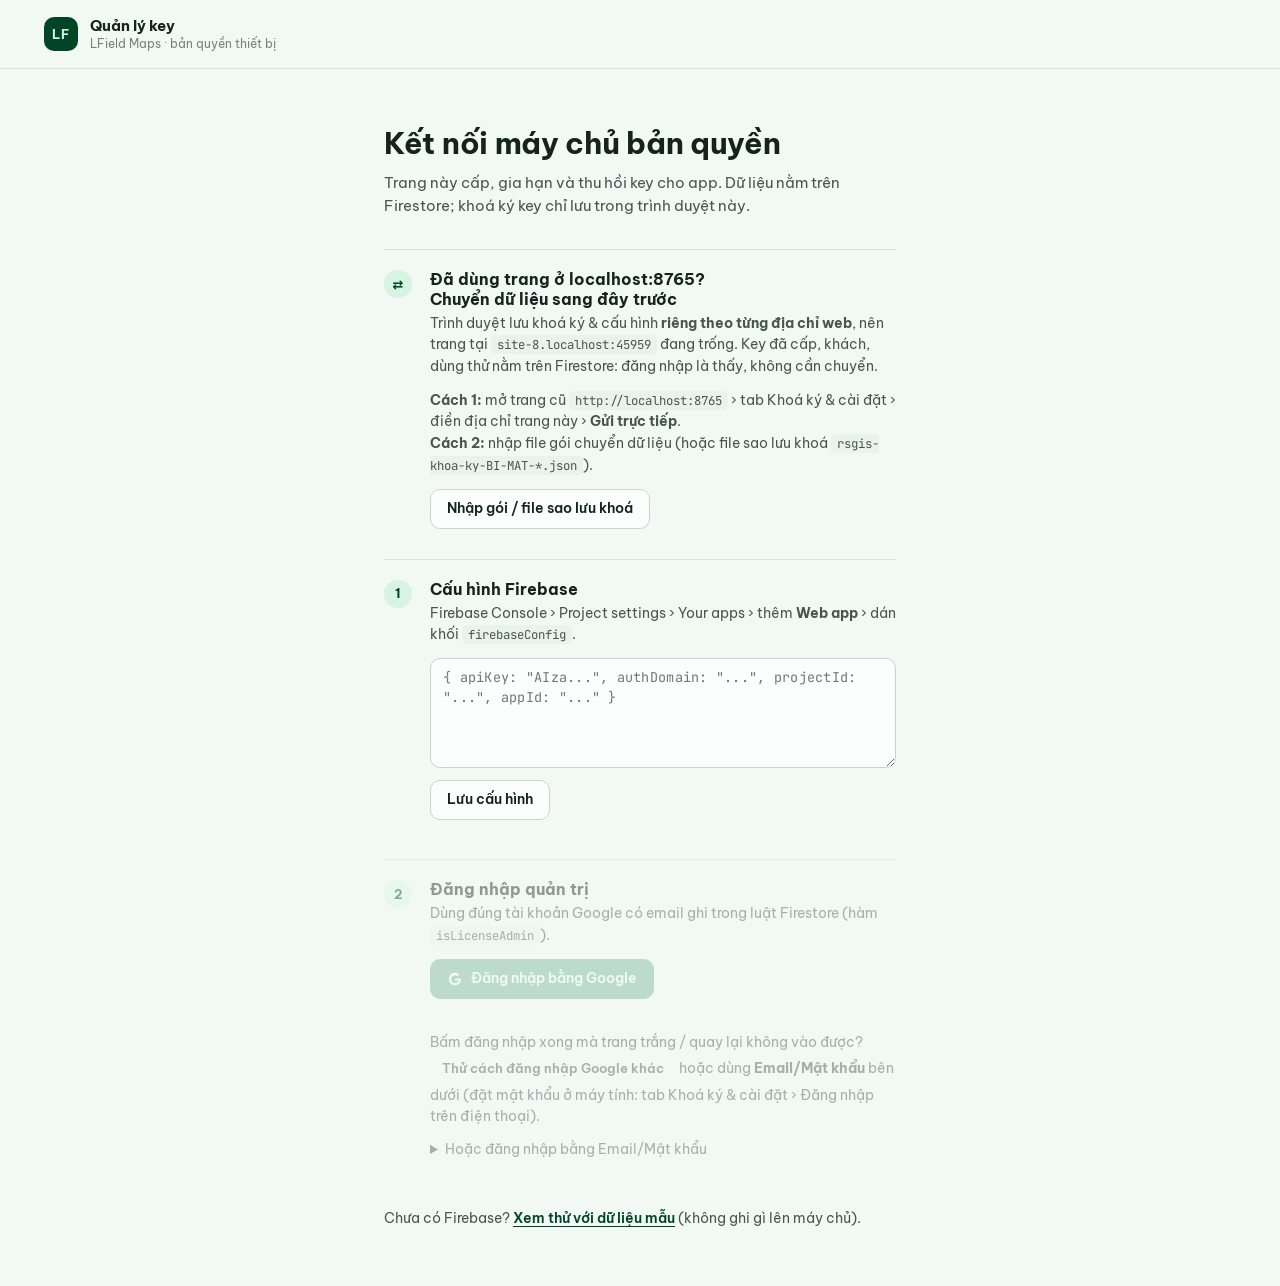
==== lfieldmapskey/index.html @ 9c978513 "Initial commit" ====
<!doctype html>
<html lang="vi">
<head>
<meta charset="utf-8">
<meta name="viewport" content="width=device-width, initial-scale=1">
<meta name="robots" content="noindex, nofollow">
<title>Quản lý key · LField Maps</title>
<link rel="preconnect" href="https://fonts.googleapis.com">
<link rel="preconnect" href="https://fonts.gstatic.com" crossorigin>
<link href="https://fonts.googleapis.com/css2?family=Be+Vietnam+Pro:wght@400;500;600;700&family=JetBrains+Mono:wght@500;700&display=swap" rel="stylesheet">
<style>
:root{
  --bg: oklch(0.975 0.008 165);
  --surface: oklch(0.995 0.004 165);
  --sunken: oklch(0.955 0.01 165);
  --ink: oklch(0.24 0.025 165);
  --ink-2: oklch(0.44 0.02 165);
  --muted: oklch(0.6 0.016 165);
  --line: oklch(0.905 0.012 165);
  --line-2: oklch(0.86 0.014 165);
  --accent: oklch(0.5 0.13 158);
  --accent-hover: oklch(0.45 0.125 158);
  --accent-ink: oklch(0.34 0.085 158);
  --accent-wash: oklch(0.94 0.04 158);
  --ok: oklch(0.56 0.14 150);   --ok-wash: oklch(0.95 0.04 150);
  --warn: oklch(0.66 0.15 70);  --warn-wash: oklch(0.96 0.05 80);
  --bad: oklch(0.56 0.19 25);   --bad-wash: oklch(0.95 0.035 25);
  --off: oklch(0.62 0.01 165);  --off-wash: oklch(0.94 0.006 165);
  --p-starter: oklch(0.56 0.1 178);
  --p-pro: oklch(0.53 0.17 262);
  --p-ultimate: oklch(0.5 0.2 296);
  --p-premium: oklch(0.64 0.15 62);
  --p-diamond: oklch(0.52 0.11 215);
  --radius: 12px;
  --shadow-sm: 0 1px 2px oklch(0.3 0.03 165 / 0.06);
  --shadow-md: 0 8px 24px -12px oklch(0.3 0.04 165 / 0.22);
  --ease: cubic-bezier(0.22, 1, 0.36, 1);
  --mono: "JetBrains Mono", ui-monospace, SFMono-Regular, Menlo, monospace;
}
*{box-sizing:border-box}
html,body{margin:0}
body{font-family:"Be Vietnam Pro",system-ui,-apple-system,"Segoe UI",sans-serif;background:var(--bg);color:var(--ink);font-size:15px;line-height:1.55;-webkit-font-smoothing:antialiased}
h1,h2,h3{margin:0;text-wrap:balance;line-height:1.2}
button,input,select,textarea{font:inherit;color:inherit}
.mono{font-family:var(--mono);font-variant-numeric:tabular-nums;letter-spacing:.02em}
.num{font-variant-numeric:tabular-nums}
.hidden{display:none !important}
:focus-visible{outline:2px solid var(--accent);outline-offset:2px;border-radius:6px}

/* ---------- header ---------- */
header.top{position:sticky;top:0;z-index:20;background:oklch(0.975 0.008 165 / 0.92);backdrop-filter:saturate(1.4) blur(8px);border-bottom:1px solid var(--line)}
.top-inner{max-width:1240px;margin:0 auto;padding:14px 24px;display:flex;align-items:center;gap:16px}
.brand{display:flex;align-items:center;gap:12px}
.mark{width:34px;height:34px;border-radius:10px;background:var(--accent-ink);display:grid;place-items:center;color:var(--accent-wash);font-weight:700;font-size:13px;letter-spacing:.04em}
.brand b{display:block;font-size:15px}
.brand small{display:block;color:var(--muted);font-size:12px;margin-top:-2px}
.top-right{margin-left:auto;display:flex;align-items:center;gap:10px;font-size:13px;color:var(--ink-2)}
.chip{display:inline-flex;align-items:center;gap:6px;padding:4px 10px;border-radius:999px;background:var(--sunken);font-size:12px;color:var(--ink-2);white-space:nowrap}
.chip .dot{width:7px;height:7px;border-radius:50%;background:var(--ok)}
.chip.demo{background:var(--warn-wash);color:oklch(0.45 0.1 70)}
.chip.demo .dot{background:var(--warn)}

/* ---------- buttons ---------- */
.btn{display:inline-flex;align-items:center;justify-content:center;gap:8px;min-height:40px;padding:0 16px;border-radius:10px;border:1px solid var(--line-2);background:var(--surface);font-weight:600;font-size:14px;cursor:pointer;transition:background .15s var(--ease),border-color .15s var(--ease),transform .1s var(--ease);white-space:nowrap}
.btn:hover{background:var(--sunken)}
.btn:active{transform:translateY(1px)}
.btn:disabled{opacity:.5;cursor:not-allowed}
.btn.primary{background:var(--accent);border-color:var(--accent);color:oklch(0.985 0.01 158)}
.btn.primary:hover{background:var(--accent-hover)}
.btn.danger{color:var(--bad);border-color:oklch(0.85 0.06 25)}
.btn.danger:hover{background:var(--bad-wash)}
.btn.quiet{border-color:transparent;background:transparent;color:var(--ink-2)}
.btn.quiet:hover{background:var(--sunken)}
.btn.sm{min-height:32px;padding:0 11px;font-size:13px;border-radius:8px}
.btn svg{width:16px;height:16px}

/* ---------- layout ---------- */
main{max-width:1240px;margin:0 auto;padding:28px 24px 80px}
.tabs{display:flex;gap:4px;border-bottom:1px solid var(--line);margin-bottom:24px;overflow-x:auto}
.tab{padding:10px 14px;border:0;background:none;font-weight:600;font-size:14px;color:var(--muted);cursor:pointer;border-bottom:2px solid transparent;margin-bottom:-1px;white-space:nowrap}
.tab[aria-selected="true"]{color:var(--ink);border-bottom-color:var(--accent)}
.tab .count{font-weight:500;color:var(--muted);margin-left:4px}

/* ---------- setup ---------- */
.setup{max-width:560px;margin:56px auto;padding:0 24px}
.setup h1{font-size:30px;letter-spacing:-.01em}
.setup .lead{color:var(--ink-2);margin:10px 0 32px;max-width:52ch}
.step{display:grid;grid-template-columns:32px 1fr;gap:14px;padding:20px 0;border-top:1px solid var(--line)}
.step-n{width:28px;height:28px;border-radius:50%;background:var(--accent-wash);color:var(--accent-ink);display:grid;place-items:center;font-weight:700;font-size:13px}
.step.done .step-n{background:var(--accent);color:var(--accent-wash)}
.step h3{font-size:16px;margin-bottom:4px}
.step p{margin:0 0 12px;color:var(--ink-2);font-size:14px}
.field{display:flex;flex-direction:column;gap:6px;margin-bottom:12px}
.field label{font-size:12.5px;font-weight:600;color:var(--ink-2)}
.field .hint{font-size:12px;color:var(--muted)}
input[type=text],input[type=email],input[type=password],input[type=date],input[type=number],input[type=search],select,textarea{width:100%;min-height:40px;padding:8px 12px;border:1px solid var(--line-2);border-radius:10px;background:var(--surface);transition:border-color .15s var(--ease),box-shadow .15s var(--ease)}
textarea{min-height:110px;resize:vertical;line-height:1.5}
input:focus,select:focus,textarea:focus{outline:none;border-color:var(--accent);box-shadow:0 0 0 3px oklch(0.5 0.13 158 / 0.15)}
input.mono,textarea.mono{font-family:var(--mono);font-size:13.5px}
.err{color:var(--bad);font-size:13px;margin-top:6px;min-height:1em}
.demo-link{margin-top:28px;font-size:14px;color:var(--ink-2)}
.demo-link button{border:0;background:none;color:var(--accent-ink);font-weight:600;cursor:pointer;padding:0;text-decoration:underline;text-underline-offset:3px}

/* ---------- toolbar ---------- */
.sweep-note{margin:-4px 0 16px;font-size:13px;color:var(--muted);max-width:75ch}.sweep-note b{color:var(--ink-2)}
.team-tag{display:inline-block;margin-top:2px;font-size:12px;color:var(--muted)}
.toolbar{display:flex;flex-wrap:wrap;align-items:center;gap:10px 16px;margin-bottom:16px}
.filters{display:flex;flex-wrap:wrap;gap:6px}
.filter{border:1px solid var(--line);background:var(--surface);border-radius:999px;padding:6px 12px;font-size:13px;font-weight:500;color:var(--ink-2);cursor:pointer;display:inline-flex;align-items:center;gap:7px;transition:all .15s var(--ease)}
.filter b{font-weight:700;color:var(--ink);font-variant-numeric:tabular-nums}
.filter:hover{border-color:var(--line-2)}
.filter[aria-pressed="true"]{background:var(--ink);border-color:var(--ink);color:oklch(0.9 0.01 165)}
.filter[aria-pressed="true"] b{color:oklch(0.985 0.005 165)}
.filter .sw{width:8px;height:8px;border-radius:50%}
.search{margin-left:auto;position:relative;min-width:240px}
.search input{padding-left:34px}
.search svg{position:absolute;left:11px;top:50%;transform:translateY(-50%);width:16px;height:16px;color:var(--muted)}

/* ---------- create panel ---------- */
.create{background:var(--surface);border:1px solid var(--line);border-radius:16px;margin-bottom:24px;box-shadow:var(--shadow-sm);overflow:hidden}
.create-head{display:flex;align-items:center;justify-content:space-between;padding:18px 22px;border-bottom:1px solid var(--line)}
.create-head h2{font-size:18px}
.create-body{padding:22px;display:grid;grid-template-columns:1.25fr 1fr;gap:28px}
.plans{display:grid;grid-template-columns:repeat(2,1fr);gap:10px;margin-bottom:16px}
.plan-opt{position:relative;border:1.5px solid var(--line);border-radius:12px;padding:12px 14px;cursor:pointer;background:var(--surface);transition:border-color .15s var(--ease),background .15s var(--ease)}
.plan-opt input{position:absolute;opacity:0;pointer-events:none}
.plan-opt .pn{font-weight:700;font-size:14px;letter-spacing:.04em;color:var(--pc)}
.plan-opt .pp{font-size:18px;font-weight:700;margin-top:2px}
.plan-opt .pd{font-size:12px;color:var(--muted)}
.plan-opt .po{font-size:12px;color:var(--muted);text-decoration:line-through;margin-left:6px;font-weight:500}
.plan-opt:has(input:checked){border-color:var(--pc);background:color-mix(in oklch, var(--pc) 7%, var(--surface))}
.plan-opt:has(input:focus-visible){outline:2px solid var(--pc);outline-offset:2px}
.grid2{display:grid;grid-template-columns:1fr 1fr;gap:0 12px}
.result{background:var(--sunken);border-radius:14px;padding:18px;display:flex;flex-direction:column;gap:12px}
.result.empty{justify-content:center;align-items:flex-start;color:var(--muted);font-size:14px}
.result .keybig{font-family:var(--mono);font-size:21px;font-weight:700;letter-spacing:.04em;color:var(--accent-ink);word-break:break-all}
.result textarea{min-height:150px;font-size:13.5px;background:var(--surface)}
.result .row{display:flex;gap:8px;flex-wrap:wrap}
.eyebrow{font-size:11.5px;font-weight:700;letter-spacing:.09em;color:var(--muted);text-transform:uppercase}

/* ---------- table ---------- */
.table-wrap{background:var(--surface);border:1px solid var(--line);border-radius:16px;overflow:hidden;overflow-x:auto;-webkit-overflow-scrolling:touch;box-shadow:var(--shadow-sm)}
table{width:100%;border-collapse:collapse;font-size:14px}
thead th{text-align:left;font-size:11.5px;font-weight:700;letter-spacing:.08em;text-transform:uppercase;color:var(--muted);padding:12px 16px;background:var(--sunken);border-bottom:1px solid var(--line);white-space:nowrap}
tbody tr.row{cursor:pointer;transition:background .12s var(--ease)}
tbody tr.row:hover{background:oklch(0.97 0.01 165)}
tbody tr.row.open{background:var(--accent-wash)}
tbody td{padding:13px 16px;border-bottom:1px solid var(--line);vertical-align:middle}
tbody tr:last-child td{border-bottom:0}
.cust b{display:block;font-weight:600}
.cust small{color:var(--muted);font-size:12.5px}
.badge{display:inline-block;padding:3px 9px;border-radius:7px;font-size:11.5px;font-weight:700;letter-spacing:.06em;color:var(--pc);background:color-mix(in oklch, var(--pc) 12%, var(--surface))}
.status{display:inline-flex;align-items:center;gap:7px;font-size:13px;font-weight:600;white-space:nowrap}
.status i{width:8px;height:8px;border-radius:50%;background:currentColor}
.s-active{color:var(--ok)} .s-soon{color:var(--warn)} .s-expired{color:var(--bad)} .s-revoked{color:var(--off)} .s-trial{color:var(--p-starter)}
.exp{min-width:150px}
.exp .d{font-weight:600}
.exp small{display:block;color:var(--muted);font-size:12.5px}
.meter{height:4px;border-radius:4px;background:var(--line);margin-top:6px;overflow:hidden;width:120px}
.meter span{display:block;height:100%;border-radius:4px;background:currentColor;transform-origin:left}
.keycell{display:flex;align-items:center;gap:6px}
.icon-btn{width:30px;height:30px;border-radius:8px;border:0;background:transparent;display:grid;place-items:center;cursor:pointer;color:var(--muted)}
.icon-btn:hover{background:var(--sunken);color:var(--ink)}
.icon-btn svg{width:15px;height:15px}

/* detail row */
tr.detail td{background:oklch(0.985 0.008 158);padding:0;border-bottom:1px solid var(--line)}
.detail-inner{display:grid;grid-template-columns:1.2fr 1fr 1fr;gap:28px;padding:22px 22px 24px;animation:reveal .35s var(--ease)}
@keyframes reveal{from{opacity:0;transform:translateY(-6px)}to{opacity:1;transform:none}}
.detail-inner h4{margin:0 0 12px;font-size:13px;letter-spacing:.06em;text-transform:uppercase;color:var(--ink-2)}
.quick{display:flex;flex-wrap:wrap;gap:8px;margin-bottom:16px}
.history{list-style:none;margin:0;padding:0;max-height:220px;overflow:auto;font-size:13px}
.history li{padding:8px 0;border-bottom:1px dashed var(--line);display:grid;grid-template-columns:auto 1fr;gap:4px 10px}
.history time{color:var(--muted);font-variant-numeric:tabular-nums;font-size:12px;white-space:nowrap}
.warnbox{font-size:13px;padding:10px 12px;border-radius:10px;background:var(--warn-wash);color:oklch(0.42 0.1 70);margin-bottom:10px}

/* empty + skeleton */
.empty-state{padding:56px 24px;text-align:center;color:var(--ink-2)}
.empty-state h3{font-size:17px;margin-bottom:6px;color:var(--ink)}
.empty-state p{margin:0 auto 16px;max-width:44ch;font-size:14px}
.skel td span{display:block;height:12px;border-radius:6px;background:linear-gradient(90deg,var(--sunken),var(--line),var(--sunken));background-size:200% 100%;animation:sh 1.2s linear infinite}
@keyframes sh{to{background-position:-200% 0}}

/* settings */
.settings{display:grid;grid-template-columns:1fr 1fr;gap:24px}
.panel{background:var(--surface);border:1px solid var(--line);border-radius:16px;padding:22px}
.panel h2{font-size:17px;margin-bottom:6px}
.panel p{color:var(--ink-2);font-size:14px;margin:0 0 14px}
.panel .row{display:flex;gap:8px;flex-wrap:wrap;margin-top:12px}
.keystate{display:flex;align-items:center;gap:10px;padding:12px 14px;border-radius:12px;background:var(--sunken);margin-bottom:14px;font-size:14px}
.keystate.ok{background:var(--ok-wash);color:oklch(0.36 0.09 150)}
.keystate.no{background:var(--bad-wash);color:oklch(0.42 0.15 25)}
ol.guide{margin:0;padding-left:20px;color:var(--ink-2);font-size:14px}
ol.guide li{margin-bottom:6px}
code{font-family:var(--mono);font-size:.88em;background:var(--sunken);padding:1px 6px;border-radius:5px}
.mhint{font-size:13px;color:var(--ink-2);margin-top:10px;line-height:1.5}
.mhint.ok{color:oklch(0.36 0.09 150)}.mhint.bad{color:var(--bad)}
.keystate b{font-weight:700}
.err a{color:inherit;font-weight:600}
.pdlg{border:1px solid var(--line);border-radius:14px;padding:20px;width:min(380px,92vw);background:var(--surface);color:var(--ink)}
.pdlg::backdrop{background:rgb(0 0 0 / .35)}
.pdlg h3{font-size:16px;margin:0 0 10px}
.pdlg .acts{display:flex;gap:8px;justify-content:flex-end;margin-top:14px}
.pdlg .acts .btn.quiet{order:-1}
.price-table{width:100%;font-size:13.5px}
.price-table td{padding:8px 0;border-bottom:1px solid var(--line)}
.price-table td:last-child{text-align:right;font-variant-numeric:tabular-nums}

/* toast */
.toasts{position:fixed;bottom:22px;left:50%;transform:translateX(-50%);display:flex;flex-direction:column;gap:8px;z-index:50;align-items:center}
.toast{background:var(--ink);color:oklch(0.96 0.01 165);padding:10px 16px;border-radius:10px;font-size:14px;box-shadow:var(--shadow-md);animation:tin .3s var(--ease)}
.toast.bad{background:oklch(0.45 0.16 25)}
@keyframes tin{from{opacity:0;transform:translateY(10px)}to{opacity:1;transform:none}}

/* ---------- THÔNG BÁO TOÀN BỘ NGƯỜI DÙNG ---------- */
.bc-grid{display:grid;grid-template-columns:minmax(0,1.35fr) minmax(300px,.9fr);gap:24px;align-items:start;margin-bottom:28px}
.bc-form .eyebrow{margin:14px 0 8px}
.bc-head{display:flex;align-items:center;justify-content:space-between;gap:10px}
.bc-templates{display:flex;flex-wrap:wrap;gap:6px}
.bc-tpl{border:1px dashed var(--line-2);background:var(--surface);border-radius:999px;padding:6px 12px;font-size:13px;font-weight:500;cursor:pointer;color:var(--ink-2);transition:all .15s var(--ease)}
.bc-tpl:hover{border-style:solid;border-color:var(--accent);color:var(--accent-ink);background:var(--accent-wash)}
.bc-themes{display:grid;grid-template-columns:repeat(3,1fr);gap:8px}
.bc-theme{position:relative;border:1.5px solid var(--line);border-radius:12px;padding:10px 10px 10px 50px;cursor:pointer;min-height:52px;display:flex;flex-direction:column;justify-content:center;background:var(--surface);transition:border-color .15s var(--ease)}
.bc-theme input{position:absolute;opacity:0;pointer-events:none}
.bc-theme .sw{position:absolute;left:10px;top:50%;transform:translateY(-50%);width:30px;height:30px;border-radius:9px;display:grid;place-items:center;font-size:16px;background:var(--g)}
.bc-theme b{font-size:13.5px}
.bc-theme small{font-size:11.5px;color:var(--muted);line-height:1.3}
.bc-theme:has(input:checked){border-color:var(--c);background:color-mix(in oklch, var(--c) 7%, var(--surface))}
.bc-theme:has(input:focus-visible){outline:2px solid var(--c);outline-offset:2px}
.bc-tt{display:grid;grid-template-columns:76px 1fr;gap:0 12px}
.bc-tt input#bcEmoji{text-align:center;font-size:22px;padding:4px}
.hint-row{display:flex;justify-content:space-between;gap:10px}
.switch{display:flex;align-items:flex-start;gap:10px;font-size:14px;color:var(--ink-2);cursor:pointer;margin:6px 0 4px;line-height:1.4}
.switch input{appearance:none;flex:none;width:38px;height:22px;border-radius:999px;background:var(--line-2);position:relative;cursor:pointer;transition:background .2s var(--ease);margin:0}
.switch input::after{content:"";position:absolute;top:3px;left:3px;width:16px;height:16px;border-radius:50%;background:#fff;box-shadow:var(--shadow-sm);transition:transform .2s var(--ease)}
.switch input:checked{background:var(--accent)}
.switch input:checked::after{transform:translateX(16px)}
.bc-more{margin:6px 0 10px;font-size:14px}
.bc-more summary{cursor:pointer;color:var(--ink-2);font-weight:600;padding:6px 0}
.bc-actions{display:flex;gap:8px;flex-wrap:wrap;margin-top:14px;align-items:center}
.bc-editing{font-size:12.5px;padding:3px 10px;border-radius:999px;background:var(--warn-wash);color:oklch(0.45 0.1 70);font-weight:600}

/* điện thoại xem trước */
.bc-preview{position:sticky;top:84px;display:flex;flex-direction:column;align-items:center;gap:10px}
.phone{width:300px;height:610px;border-radius:44px;padding:11px;background:oklch(0.22 0.02 165);box-shadow:0 30px 60px -30px oklch(0.2 0.05 165 / .55),inset 0 0 0 2px oklch(0.35 0.02 165)}
.screen{position:relative;width:100%;height:100%;border-radius:34px;overflow:hidden;background:
  linear-gradient(0deg,oklch(0.93 0.03 150 / .6) 1px,transparent 1px) 0 0/28px 28px,
  linear-gradient(90deg,oklch(0.93 0.03 150 / .6) 1px,transparent 1px) 0 0/28px 28px,
  radial-gradient(circle at 30% 40%,oklch(0.86 0.07 150),transparent 55%),
  radial-gradient(circle at 75% 70%,oklch(0.85 0.06 220),transparent 50%),oklch(0.92 0.03 140)}
.screen .notch{position:absolute;top:9px;left:50%;transform:translateX(-50%);width:84px;height:22px;border-radius:12px;background:oklch(0.22 0.02 165);z-index:5}
.screen .scrim{position:absolute;inset:0;background:oklch(0.12 0.02 165 / .74)}
.screen canvas{position:absolute;inset:0;width:100%;height:100%;pointer-events:none}
.pcard{position:absolute;left:16px;right:16px;top:50%;transform:translateY(-50%);background:#fdfefd;border-radius:22px;overflow:hidden;box-shadow:0 20px 40px -12px rgb(0 0 0 / .5);max-height:540px;display:flex;flex-direction:column}
.pcard.pop{animation:pop .6s cubic-bezier(.34,1.56,.64,1)}
@keyframes pop{from{opacity:0;transform:translateY(-44%) scale(.86)}to{opacity:1;transform:translateY(-50%) scale(1)}}
.phead{position:relative;padding:22px 16px 14px;text-align:center;color:#fff;overflow:hidden;flex:none}
.phead::before{content:"";position:absolute;inset:-60%;background:repeating-conic-gradient(from 0deg,rgb(255 255 255 / .09) 0 7deg,transparent 7deg 30deg);animation:spin 60s linear infinite}
.phead::after{content:"";position:absolute;inset:0;background:radial-gradient(circle at 50% 60%,rgb(255 255 255 / .25),transparent 60%)}
@keyframes spin{to{transform:rotate(360deg)}}
.phead > *{position:relative;z-index:1}
.pemoji{width:70px;height:70px;margin:0 auto;border-radius:50%;display:grid;place-items:center;font-size:34px;background:rgb(255 255 255 / .2);box-shadow:inset 0 0 0 2px rgb(255 255 255 / .4)}
.pcard.pop .pemoji{animation:emo .8s .25s cubic-bezier(.34,1.8,.64,1) both}
@keyframes emo{from{transform:scale(.3) rotate(-25deg)}to{transform:none}}
.peyebrow{margin-top:10px;font-size:10.5px;font-weight:700;letter-spacing:.16em;text-shadow:0 1px 3px rgb(0 0 0 / .3)}
.pclose{position:absolute;top:10px;right:10px;width:26px;height:26px;border-radius:50%;background:rgb(0 0 0 / .2);display:grid;place-items:center;font-size:13px;z-index:2}
.plantern{position:absolute;top:0;width:26px;z-index:1;transform-origin:50% 0;animation:swing 2.6s ease-in-out infinite alternate}
.plantern.l{left:14px}.plantern.r{right:18px;animation-delay:-1.2s;transform:scale(.8)}
@keyframes swing{from{rotate:-7deg}to{rotate:7deg}}
.pbody{padding:14px 18px 16px;text-align:center;overflow:auto}
.ptitle{font-size:16.5px;font-weight:700;line-height:1.25;color:var(--ink)}
.pmeta{font-size:11px;color:var(--muted);margin-top:3px}
.pbar{width:36px;height:3px;border-radius:3px;margin:11px auto}
.ptext{font-size:12.8px;line-height:1.55;color:var(--ink-2);white-space:pre-wrap;word-break:break-word}
.ptext.left{text-align:left}
.ptext a{color:var(--accent);text-decoration:underline;word-break:break-all}
.pbtn{margin-top:14px;border-radius:12px;padding:11px;color:#fff;font-weight:700;font-size:13px}
.pghost{margin-top:8px;border-radius:11px;padding:8px;border:1px solid var(--line);font-weight:600;font-size:12px;color:var(--ink-2)}
.pmute{margin-top:9px;font-size:11px;color:var(--muted)}
.pnotif{position:absolute;left:10px;right:10px;top:40px;background:rgb(255 255 255 / .96);border-radius:16px;padding:10px 12px;box-shadow:0 10px 24px -10px rgb(0 0 0 / .4);display:flex;gap:10px;font-size:11.5px;z-index:4;animation:drop .5s var(--ease)}
@keyframes drop{from{transform:translateY(-30px);opacity:0}}
.pnotif .ic{flex:none;width:26px;height:26px;border-radius:8px;display:grid;place-items:center;color:#fff;font-size:13px}
.pnotif b{display:block;font-size:12px;color:var(--ink)}
.pnotif span{color:var(--ink-2);display:-webkit-box;-webkit-line-clamp:2;-webkit-box-orient:vertical;overflow:hidden}
.preview-tabs{display:flex;gap:4px;background:var(--sunken);padding:4px;border-radius:10px}
.preview-tabs button{border:0;background:transparent;padding:6px 12px;border-radius:7px;font-size:12.5px;font-weight:600;color:var(--ink-2);cursor:pointer}
.preview-tabs button[aria-pressed="true"]{background:var(--surface);color:var(--ink);box-shadow:var(--shadow-sm)}

/* danh sách đã gửi */
.bc-list-head{display:flex;align-items:center;gap:16px;flex-wrap:wrap;margin:6px 0 14px}
.bc-list-head h2{font-size:18px}
.bc-list{display:grid;gap:12px}
.bc-item{display:grid;grid-template-columns:52px 1fr auto;gap:14px;align-items:start;background:var(--surface);border:1px solid var(--line);border-radius:16px;padding:16px 18px;box-shadow:var(--shadow-sm);position:relative;overflow:hidden}
.bc-item::before{content:"";position:absolute;left:0;top:0;bottom:0;width:4px;background:var(--g)}
.bc-item .em{width:48px;height:48px;border-radius:14px;display:grid;place-items:center;font-size:24px;background:var(--g)}
.bc-item h3{font-size:15.5px;margin-bottom:2px}
.bc-item p{margin:0;color:var(--ink-2);font-size:13.5px;display:-webkit-box;-webkit-line-clamp:2;-webkit-box-orient:vertical;overflow:hidden;white-space:pre-line}
.bc-meta{display:flex;flex-wrap:wrap;gap:6px;margin-top:10px}
.bc-meta .chip{font-size:11.5px}
.bc-st{font-weight:700}
.bc-st.live{background:var(--ok-wash);color:oklch(0.4 0.1 150)}
.bc-st.scheduled{background:oklch(0.95 0.03 262);color:oklch(0.42 0.14 262)}
.bc-st.ended,.bc-st.off{background:var(--off-wash);color:var(--ink-2)}
.bc-views{text-align:right;min-width:92px}
.bc-views b{display:block;font-size:22px;font-variant-numeric:tabular-nums;line-height:1.1}
.bc-views small{color:var(--muted);font-size:12px}
.bc-ops{grid-column:2 / -1;display:flex;flex-wrap:wrap;gap:6px;margin-top:2px}
@media (max-width: 960px){.bc-grid{grid-template-columns:1fr}.bc-preview{position:static}.bc-themes{grid-template-columns:repeat(2,1fr)}}
@media (max-width: 640px){.bc-item{grid-template-columns:44px 1fr}.bc-views{grid-column:2;text-align:left}.bc-item .em{width:40px;height:40px;font-size:20px}}

@media (max-width: 960px){
  .create-body,.detail-inner,.settings{grid-template-columns:1fr}
  .search{margin-left:0;flex:1 1 100%}
  .col-key,.col-mid{display:none}
}
@media (max-width: 640px){
  .top-inner{padding:12px 16px}
  main{padding:20px 16px 72px}
  .brand small,.top-right .who{display:none}
  .plans,.grid2{grid-template-columns:1fr}
  thead{display:none}
  tbody tr.row{display:grid;grid-template-columns:1fr auto;gap:4px 12px;padding:14px 16px;border-bottom:1px solid var(--line)}
  tbody tr.row td{border:0;padding:0}
  tbody tr.row td.col-plan{grid-row:1;grid-column:2;text-align:right}
  .meter{width:100%}
  /* Bảng Dùng thử / Yêu cầu xoá: mỗi dòng thành 1 thẻ, nút thao tác luôn hiện */
  tbody tr.card{display:block;padding:14px 16px;border-bottom:1px solid var(--line)}
  tbody tr.card:last-child{border-bottom:0}
  tbody tr.card td{display:flex;gap:12px;justify-content:space-between;align-items:flex-start;border:0;padding:4px 0;text-align:right;max-width:none !important}
  tbody tr.card td[data-l]::before{content:attr(data-l);flex:0 0 auto;font-size:11.5px;font-weight:700;letter-spacing:.06em;text-transform:uppercase;color:var(--muted);text-align:left;padding-top:2px}
  tbody tr.card td.c-head{display:block;text-align:left;font-weight:600;font-size:15px;padding-bottom:6px}
  tbody tr.card td.c-acts{display:flex;flex-wrap:wrap;justify-content:stretch;gap:8px;padding-top:10px;white-space:normal !important}
  tbody tr.card td.c-acts .btn{flex:1 1 auto;justify-content:center;min-height:40px}
}
@media (prefers-reduced-motion: reduce){*{animation:none !important;transition:none !important}}
</style>
</head>
<body>

<header class="top">
  <div class="top-inner">
    <div class="brand">
      <div class="mark" aria-hidden="true">LF</div>
      <div><b>Quản lý key</b><small>LField Maps · bản quyền thiết bị</small></div>
    </div>
    <div class="top-right">
      <span id="envChip" class="chip hidden"><span class="dot"></span><span id="envText"></span></span>
      <span class="who" id="whoText"></span>
      <button class="btn sm quiet hidden" id="btnLogout">Đăng xuất</button>
    </div>
  </div>
</header>

<!-- ===================== THIẾT LẬP / ĐĂNG NHẬP ===================== -->
<section class="setup hidden" id="setup">
  <h1>Kết nối máy chủ bản quyền</h1>
  <p class="lead">Trang này cấp, gia hạn và thu hồi key cho app. Dữ liệu nằm trên Firestore; khoá ký key chỉ lưu trong trình duyệt này.</p>

  <div class="step" id="stepMigrate">
    <div class="step-n">⇄</div>
    <div>
      <h3>Đã dùng trang ở localhost:8765? Chuyển dữ liệu sang đây trước</h3>
      <p>Trình duyệt lưu khoá ký &amp; cấu hình <b>riêng theo từng địa chỉ web</b>, nên trang tại <code id="originSetup"></code> đang trống. Key đã cấp, khách, dùng thử nằm trên Firestore: đăng nhập là thấy, không cần chuyển.</p>
      <p><b>Cách 1:</b> mở trang cũ <code>http://localhost:8765</code> › tab Khoá ký &amp; cài đặt › điền địa chỉ trang này › <b>Gửi trực tiếp</b>.<br><b>Cách 2:</b> nhập file gói chuyển dữ liệu (hoặc file sao lưu khoá <code>rsgis-khoa-ky-BI-MAT-*.json</code>).</p>
      <label class="btn" for="importFile2">Nhập gói / file sao lưu khoá</label>
      <input type="file" id="importFile2" accept=".json,application/json" class="hidden">
      <div class="mhint" id="migrateMsg"></div>
    </div>
  </div>

  <div class="step" id="stepConfig">
    <div class="step-n">1</div>
    <div>
      <h3>Cấu hình Firebase</h3>
      <p>Firebase Console › Project settings › Your apps › thêm <b>Web app</b> › dán khối <code>firebaseConfig</code>.</p>
      <div class="field">
        <textarea id="cfgInput" class="mono" spellcheck="false" placeholder='{ apiKey: "AIza...", authDomain: "...", projectId: "...", appId: "..." }'></textarea>
      </div>
      <button class="btn" id="btnSaveCfg">Lưu cấu hình</button>
      <div class="err" id="cfgErr"></div>
    </div>
  </div>

  <div class="step" id="stepLogin">
    <div class="step-n">2</div>
    <div>
      <h3>Đăng nhập quản trị</h3>
      <p>Dùng đúng tài khoản Google có email ghi trong luật Firestore (hàm <code>isLicenseAdmin</code>).</p>
      <button class="btn primary" type="button" id="btnGoogle" style="margin-bottom:14px">
        <svg viewBox="0 0 24 24" aria-hidden="true"><path fill="currentColor" d="M21.35 11.1H12v2.98h5.35c-.23 1.4-1.64 4.1-5.35 4.1-3.22 0-5.85-2.67-5.85-5.95S8.78 6.28 12 6.28c1.83 0 3.06.78 3.76 1.45l2.56-2.47C16.7 3.73 14.56 2.8 12 2.8 6.92 2.8 2.8 6.92 2.8 12s4.12 9.2 9.2 9.2c5.31 0 8.83-3.73 8.83-8.99 0-.6-.07-1.06-.15-1.51z"/></svg>
        Đăng nhập bằng Google</button>
      <div class="err" id="googleErr"></div>
      <div class="warnbox hidden" id="inAppWarn">Đang mở trong trình duyệt của <b>Zalo / Facebook / Messenger</b>: Google chặn đăng nhập ở đây. Bấm <b>⋮</b> hoặc <b>…</b> › <b>Mở bằng trình duyệt</b> (Chrome / Safari), hoặc <button type="button" class="btn sm quiet" id="btnCopyUrl">chép link</button> rồi dán vào Chrome.</div>
      <p class="mhint" id="altGoogleRow">Bấm đăng nhập xong mà trang trắng / quay lại không vào được? <button type="button" class="btn sm quiet" id="btnGoogleAlt">Thử cách đăng nhập Google khác</button> hoặc dùng <b>Email/Mật khẩu</b> bên dưới (đặt mật khẩu ở máy tính: tab Khoá ký &amp; cài đặt › Đăng nhập trên điện thoại).</p>
      <details style="margin-top:6px" id="pwDetails"><summary style="cursor:pointer;color:var(--ink-2);font-size:14px">Hoặc đăng nhập bằng Email/Mật khẩu</summary>
      <form id="loginForm" style="margin-top:12px">
        <div class="field"><label for="lgEmail">Email</label><input type="email" id="lgEmail" autocomplete="username" required></div>
        <div class="field"><label for="lgPass">Mật khẩu</label><input type="password" id="lgPass" autocomplete="current-password" required></div>
        <button class="btn primary" type="submit" id="btnLogin">Đăng nhập</button>
        <div class="err" id="loginErr"></div>
      </form></details>
    </div>
  </div>

  <p class="demo-link">Chưa có Firebase? <button id="btnDemo" type="button">Xem thử với dữ liệu mẫu</button> (không ghi gì lên máy chủ).</p>
</section>

<!-- ===================== ỨNG DỤNG ===================== -->
<main id="app" class="hidden">
  <nav class="tabs" role="tablist">
    <button class="tab" role="tab" data-tab="keys" aria-selected="true">Key đã cấp<span class="count" id="cKeys"></span></button>
    <button class="tab" role="tab" data-tab="trials" aria-selected="false">Dùng thử<span class="count" id="cTrials"></span></button>
    <button class="tab" role="tab" data-tab="deletions" aria-selected="false">Yêu cầu xoá TK<span class="count" id="cDel"></span></button>
    <button class="tab" role="tab" data-tab="broadcasts" aria-selected="false">Thông báo<span class="count" id="cBc"></span></button>
    <button class="tab" role="tab" data-tab="settings" aria-selected="false">Khoá ký &amp; cài đặt</button>
  </nav>

  <div class="warnbox hidden" id="verifyBox">
    <b>Tài khoản <span id="vbEmail"></span> chưa xác minh email</b> nên luật Firestore chưa cho đọc dữ liệu.
    Bấm <b>Gửi email xác minh</b> › mở Gmail (xem cả mục Spam / Quảng cáo) › bấm link trong thư › quay lại bấm <b>Tôi đã xác minh</b>.
    <div class="row" style="display:flex;gap:8px;flex-wrap:wrap;margin-top:10px">
      <button class="btn sm primary" type="button" id="btnSendVerify">Gửi email xác minh</button>
      <button class="btn sm" type="button" id="btnVerified">Tôi đã xác minh</button>
    </div>
  </div>

  <!-- ---------- TAB KEY ---------- -->
  <section data-panel="keys">
    <div class="warnbox hidden" id="noKeyWarn">Chưa có khoá ký. Vào tab <b>Khoá ký &amp; cài đặt</b> để tạo trước khi cấp key.</div>

    <div class="create hidden" id="createPanel">
      <div class="create-head">
        <h2>Cấp key mới</h2>
        <button class="btn sm quiet" id="btnCloseCreate">Đóng</button>
      </div>
      <div class="create-body">
        <form id="createForm" autocomplete="off">
          <div class="field">
            <label for="cMid">Mã máy khách gửi</label>
            <input type="text" id="cMid" class="mono" placeholder="7F3A-92KD-QW8M-PX4T" required>
            <span class="hint" id="cMidHint">Khách xem ở app › Menu › Kích hoạt bản quyền.</span>
          </div>
          <div class="eyebrow" style="margin:6px 0 8px">Gói</div>
          <div class="plans" id="planOpts"></div>
          <div class="grid2">
            <div class="field"><label for="cExp">Hạn dùng đến</label><input type="date" id="cExp"><span class="hint" id="cExpHint"></span></div>
            <div class="field"><label for="cPaid">Đã thu (đ)</label><input type="number" id="cPaid" min="0" step="1000"></div>
            <div class="field"><label for="cName">Tên khách</label><input type="text" id="cName" placeholder="Nguyễn Văn A"></div>
            <div class="field"><label for="cPhone">Số điện thoại / Zalo</label><input type="text" id="cPhone" placeholder="09xx xxx xxx"></div>
          </div>
          <div class="field"><label for="cNote">Ghi chú</label><input type="text" id="cNote" placeholder="Công ty, dự án, hình thức thanh toán..."></div>
          <button class="btn primary" type="submit" id="btnCreate">Tạo key &amp; ký</button>
          <div class="err" id="createErr"></div>
        </form>
        <div class="result empty" id="createResult">Key vừa tạo và tin nhắn gửi khách sẽ hiện ở đây.</div>
      </div>
    </div>

    <div class="toolbar">
      <div class="filters" id="filters"></div>
      <label class="search">
        <svg viewBox="0 0 24 24" fill="none" stroke="currentColor" stroke-width="2"><circle cx="11" cy="11" r="7"/><path d="m20 20-3.5-3.5"/></svg>
        <input type="search" id="q" placeholder="Tìm tên, SĐT, mã máy, key..." aria-label="Tìm kiếm">
      </label>
      <button class="btn primary" id="btnNew">+ Cấp key mới</button>
    </div>

    <div class="table-wrap">
      <table>
        <thead><tr><th>Khách hàng</th><th class="col-mid">Mã máy</th><th class="col-plan">Gói</th><th>Hạn dùng</th><th>Trạng thái</th><th class="col-key">Key</th></tr></thead>
        <tbody id="keyRows"></tbody>
      </table>
    </div>
  </section>

  <!-- ---------- TAB DÙNG THỬ ---------- -->
  <section data-panel="trials" class="hidden">
    <div class="toolbar">
      <div class="filters" id="trialFilters"></div>
      <button class="btn danger" id="btnSweep" type="button" title="Xoá dữ liệu làm việc nhóm trên cloud của máy hết dùng thử mà chưa mua key">Dọn dữ liệu nhóm hết hạn</button>
      <label class="search">
        <svg viewBox="0 0 24 24" fill="none" stroke="currentColor" stroke-width="2"><circle cx="11" cy="11" r="7"/><path d="m20 20-3.5-3.5"/></svg>
        <input type="search" id="tq" placeholder="Tìm mã máy, dòng máy..." aria-label="Tìm máy dùng thử">
      </label>
    </div>
    <p class="sweep-note" id="sweepNote"></p>
    <div class="table-wrap">
      <table>
        <thead><tr><th>Mã máy</th><th>Thiết bị</th><th>Bắt đầu</th><th>Dùng thử</th><th>Online lần cuối</th><th></th></tr></thead>
        <tbody id="trialRows"></tbody>
      </table>
    </div>
  </section>

  <!-- ---------- TAB YÊU CẦU XOÁ TÀI KHOẢN (từ trang web/xoa-tai-khoan.html) ---------- -->
  <section data-panel="deletions" class="hidden">
    <div class="toolbar">
      <div class="filters" id="delFilters"></div>
      <a class="btn sm quiet" id="lnkAuth" target="_blank" rel="noopener" href="https://console.firebase.google.com/">Mở Firebase › Authentication ↗</a>
    </div>
    <p class="sweep-note" id="delNote">Yêu cầu gửi từ trang web xoá tài khoản. <b>Dọn dữ liệu</b> xoá các nhóm người đó làm trưởng nhóm, dữ liệu của họ trong nhóm khác (thu thập, ảnh, chat, gói chia sẻ, biểu mẫu), lời mời và hồ sơ <code>users/{uid}</code>.
      Tài khoản đăng nhập (Firebase Auth) trình duyệt không có quyền xoá: mở <b>Authentication</b>, tìm theo email, bấm ⋮ › <b>Delete account</b>, rồi bấm <b>Hoàn tất</b>. Chính sách: xử lý trong 7 ngày (tối đa 30 ngày).</p>
    <div class="table-wrap">
      <table>
        <thead><tr><th>Email</th><th>Gửi lúc</th><th>Yêu cầu</th><th>Ghi chú</th><th>Trạng thái</th><th></th></tr></thead>
        <tbody id="delRows"></tbody>
      </table>
    </div>
  </section>

  <!-- ---------- TAB THÔNG BÁO TOÀN BỘ NGƯỜI DÙNG ---------- -->
  <section data-panel="broadcasts" class="hidden">
    <p class="sweep-note">Gửi lời chúc / tin tức tới <b>mọi máy đang cài app</b>. App đang mở nhận <b>ngay lập tức</b> (hộp thoại có hiệu ứng); app đang đóng nhận qua <b>thông báo trên thanh trạng thái</b> nếu bật công tắc bên dưới (tự kiểm tra 3 giờ/lần, thông báo hẹn giờ thì đúng giờ). Mỗi máy chỉ thấy 1 lần.</p>
    <div class="warnbox hidden" id="bcRulesWarn">Chưa đọc được thông báo: dán lại <code>firestore.rules</code> / <code>license_firestore.rules</code> mới (có phần <code>broadcasts</code>) rồi bấm <b>Publish</b>.</div>
    <div class="bc-grid">
      <form class="panel bc-form" id="bcForm" autocomplete="off">
        <div class="bc-head">
          <h2 id="bcFormTitle">Soạn thông báo</h2>
          <span class="bc-editing hidden" id="bcEditing">Đang sửa</span>
        </div>
        <div class="eyebrow">Mẫu nhanh</div>
        <div class="bc-templates" id="bcTemplates"></div>
        <div class="eyebrow">Chủ đề &amp; hiệu ứng</div>
        <div class="bc-themes" id="bcThemes"></div>
        <div class="eyebrow">Nội dung</div>
        <div class="bc-tt">
          <div class="field"><label for="bcEmoji">Biểu tượng</label><input type="text" id="bcEmoji" maxlength="8" placeholder="🧧"></div>
          <div class="field"><label for="bcTitle">Tiêu đề</label><input type="text" id="bcTitle" maxlength="120" placeholder="Chúc mừng năm mới!" required></div>
        </div>
        <div class="field">
          <label for="bcBody">Lời nhắn</label>
          <textarea id="bcBody" maxlength="2000" placeholder="Viết lời chúc hoặc nội dung thông báo... Link và số điện thoại tự bấm được trong app."></textarea>
          <div class="hint-row"><span class="hint">Xuống dòng được. Emoji hiển thị đẹp trên Android.</span><span class="hint num" id="bcCount">0/2000</span></div>
        </div>
        <div class="grid2">
          <div class="field"><label for="bcAudience">Gửi tới</label>
            <select id="bcAudience">
              <option value="all">Tất cả người dùng</option>
              <option value="licensed">Máy đã mua key (đang còn hạn)</option>
              <option value="unlicensed">Máy chưa có key (dùng thử + hết hạn)</option>
              <option value="trial">Máy đang dùng thử</option>
              <option value="expired">Máy hết hạn / bị khoá</option>
            </select><span class="hint" id="bcAudHint"></span></div>
          <div class="field"><label for="bcSender">Người gửi</label><input type="text" id="bcSender" maxlength="60" placeholder="LField Maps"></div>
          <div class="field"><label for="bcStart">Bắt đầu hiện</label><input type="datetime-local" id="bcStart"><span class="hint">Để trống = gửi ngay</span></div>
          <div class="field"><label for="bcEnd">Ngừng hiện sau</label><input type="datetime-local" id="bcEnd"><span class="hint">Để trống = không giới hạn</span></div>
          <div class="field"><label for="bcRepeat">Tần suất</label>
            <select id="bcRepeat"><option value="once">1 lần mỗi máy</option><option value="daily">Mỗi ngày 1 lần (tới khi hết hạn)</option></select></div>
          <div class="field"><label for="bcPriority">Ưu tiên</label>
            <select id="bcPriority"><option value="0">Bình thường</option><option value="10">Cao, hiện trước</option></select></div>
        </div>
        <details class="bc-more" id="bcMore"><summary>Nút hành động (tuỳ chọn)</summary>
          <div class="grid2" style="margin-top:8px">
            <div class="field"><label for="bcBtnText">Chữ trên nút</label><input type="text" id="bcBtnText" maxlength="40" placeholder="Xem chi tiết"></div>
            <div class="field"><label for="bcBtnUrl">Link mở khi bấm</label><input type="text" id="bcBtnUrl" maxlength="500" placeholder="https://zalo.me/... hoặc www.abc.vn"></div>
          </div>
        </details>
        <label class="switch"><input type="checkbox" id="bcNotify" checked><span>Đẩy lên <b>thanh thông báo</b> của điện thoại (nhận được cả khi app đang đóng)</span></label>
        <div class="bc-actions">
          <button class="btn primary" type="submit" id="bcSend">Gửi tới mọi người</button>
          <button class="btn" type="button" id="bcDraft" title="Lưu lại nhưng chưa hiện trên app">Lưu nháp</button>
          <button class="btn quiet hidden" type="button" id="bcCancel">Huỷ sửa</button>
          <button class="btn quiet" type="button" id="bcClear">Xoá form</button>
        </div>
        <div class="err" id="bcErr"></div>
      </form>

      <div class="bc-preview">
        <div class="preview-tabs" role="group" aria-label="Kiểu xem trước">
          <button type="button" data-pv="dialog" aria-pressed="true">Trong app</button>
          <button type="button" data-pv="notif" aria-pressed="false">Thanh thông báo</button>
        </div>
        <div class="phone"><div class="screen" id="bcScreen">
          <div class="notch"></div>
          <div class="scrim" id="pvScrim"></div>
          <canvas id="pvFx"></canvas>
          <div class="pnotif hidden" id="pvNotif"><div class="ic" id="pvNIc">★</div><div><b id="pvNTitle"></b><span id="pvNText"></span></div></div>
          <div class="pcard" id="pvCard">
            <div class="phead" id="pvHead">
              <svg class="plantern l" id="pvLanL" viewBox="0 0 26 80" aria-hidden="true"><line x1="13" y1="0" x2="13" y2="30" stroke="#ffe8a3" stroke-width="1.2"/><rect x="7" y="29" width="12" height="4" rx="1.5" fill="#f2b233"/><ellipse cx="13" cy="46" rx="12" ry="14" fill="#e02b2b"/><ellipse cx="13" cy="46" rx="5" ry="13" fill="none" stroke="#ffd27a" stroke-opacity=".5"/><rect x="8" y="58" width="10" height="4" rx="1.5" fill="#f2b233"/><path d="M10 62v14M13 62v16M16 62v14" stroke="#e03131" stroke-width="1.2"/></svg>
              <svg class="plantern r" id="pvLanR" viewBox="0 0 26 80" aria-hidden="true"><line x1="13" y1="0" x2="13" y2="30" stroke="#ffe8a3" stroke-width="1.2"/><rect x="7" y="29" width="12" height="4" rx="1.5" fill="#f2b233"/><ellipse cx="13" cy="46" rx="12" ry="14" fill="#e02b2b"/><ellipse cx="13" cy="46" rx="5" ry="13" fill="none" stroke="#ffd27a" stroke-opacity=".5"/><rect x="8" y="58" width="10" height="4" rx="1.5" fill="#f2b233"/><path d="M10 62v14M13 62v16M16 62v14" stroke="#e03131" stroke-width="1.2"/></svg>
              <div class="pclose" aria-hidden="true">✕</div>
              <div class="pemoji" id="pvEmoji"></div>
              <div class="peyebrow" id="pvEyebrow"></div>
            </div>
            <div class="pbody">
              <div class="ptitle" id="pvTitle"></div>
              <div class="pmeta" id="pvMeta"></div>
              <div class="pbar" id="pvBar"></div>
              <div class="ptext" id="pvText"></div>
              <div class="pbtn" id="pvBtn"></div>
              <div class="pghost hidden" id="pvLater">Để sau</div>
              <div class="pmute hidden" id="pvMute">Không hiện lại thông báo này</div>
            </div>
          </div>
        </div></div>
        <button class="btn sm quiet" type="button" id="bcReplay">↻ Phát lại hiệu ứng</button>
      </div>
    </div>

    <div class="bc-list-head">
      <h2>Đã gửi</h2>
      <div class="filters" id="bcFilters"></div>
      <button class="btn sm quiet" type="button" id="bcRefreshViews" style="margin-left:auto">↻ Cập nhật lượt xem</button>
    </div>
    <div class="bc-list" id="bcList"></div>
  </section>

  <!-- ---------- TAB CÀI ĐẶT ---------- -->
  <section data-panel="settings" class="hidden">
    <div class="settings">
      <div class="panel">
        <h2>Khoá ký key</h2>
        <p>Key được ký bằng khoá bí mật này; app giữ khoá công khai để kiểm tra. Mất khoá bí mật là không cấp được key cho bản app đang phát hành.</p>
        <div class="keystate" id="keyState"></div>
        <div class="keystate hidden" id="keyMatch"></div>
        <div class="field">
          <label for="pubKey">Khoá công khai · dán vào <code>LicenseConfig.PUBLIC_KEY</code></label>
          <textarea id="pubKey" class="mono" readonly rows="3" style="min-height:84px"></textarea>
        </div>
        <div class="row">
          <button class="btn" id="btnCopyPub">Chép khoá công khai</button>
          <button class="btn" id="btnBackup">Tải file sao lưu</button>
          <label class="btn" for="importFile">Nhập file khoá</label>
          <input type="file" id="importFile" accept=".json,application/json" class="hidden">
          <button class="btn danger" id="btnGen">Tạo cặp khoá mới</button>
        </div>
      </div>

      <div class="panel" id="phonePanel">
        <h2>Đăng nhập trên điện thoại</h2>
        <p>Đăng nhập Google trên điện thoại hay bị trang trắng (trình duyệt điện thoại chặn cửa sổ đăng nhập / bộ nhớ bên thứ ba). Cách chắc ăn: đặt <b>mật khẩu</b> cho chính tài khoản quản trị này, rồi trên điện thoại chọn <b>Đăng nhập bằng Email/Mật khẩu</b>. Vẫn là 1 tài khoản, email vẫn được xác minh nên luật Firestore vẫn nhận.</p>
        <div class="keystate" id="pwState"></div>
        <div class="field"><label for="pw1">Mật khẩu mới (ít nhất 8 ký tự)</label><input type="password" id="pw1" autocomplete="new-password"></div>
        <div class="field"><label for="pw2">Nhập lại mật khẩu</label><input type="password" id="pw2" autocomplete="new-password"></div>
        <div class="row"><button class="btn primary" id="btnSetPw">Đặt mật khẩu đăng nhập</button></div>
        <div class="mhint" id="pwMsg"></div>
        <div class="mhint">Cấp / gia hạn key trên điện thoại cần có khoá ký ở trình duyệt điện thoại: panel <b>Chuyển dữ liệu</b> › đặt mật khẩu gói › <b>Tải gói chuyển dữ liệu</b> › gửi file sang điện thoại › nhập ở bước ⇄. Chỉ xem / thu hồi thì không cần.</div>
      </div>

      <div class="panel" id="migratePanel">
        <h2>Chuyển dữ liệu sang trang khác (GitHub Pages)</h2>
        <p>Khoá ký &amp; cấu hình Firebase lưu <b>riêng theo từng địa chỉ web</b>. Trang đang mở: <code id="originText"></code>. Mở ở địa chỉ mới (vd. GitHub) sẽ trống nên phải chuyển sang. Key đã cấp, khách, dùng thử nằm trên Firestore, không cần chuyển.</p>
        <div class="field">
          <label for="bxTarget">Địa chỉ trang mới</label>
          <input type="text" id="bxTarget" class="mono" spellcheck="false" placeholder="https://ten-github.github.io/lfield-key-admin/">
          <span class="hint">Trang mới phải là bản index.html này (có chức năng nhận dữ liệu).</span>
        </div>
        <div class="field">
          <label for="bxPass">Mật khẩu bảo vệ gói (tuỳ chọn, nên đặt khi tải file)</label>
          <input type="password" id="bxPass" autocomplete="new-password">
        </div>
        <div class="row">
          <button class="btn primary" id="btnSendDirect">Gửi trực tiếp sang trang mới</button>
          <button class="btn" id="btnExportBundle">Tải gói chuyển dữ liệu</button>
          <button class="btn danger" id="btnForget">Xoá khoá khỏi trình duyệt này</button>
        </div>
        <div class="mhint" id="bxStatus"></div>
        <div class="mhint">Nhận gói ở trang mới: nút <b>Nhập file khoá</b> (panel Khoá ký) nhận cả gói chuyển dữ liệu lẫn file sao lưu khoá cũ.</div>
      </div>

      <div class="panel">
        <h2>Các bước cài đặt</h2>
        <ol class="guide">
          <li>Tạo cặp khoá, <b>tải file sao lưu</b> cất vào nơi an toàn (Drive riêng, USB).</li>
          <li>Dán khoá công khai vào <code>license/LicenseConfig.java</code> rồi build app.</li>
          <li>Dán <code>license_firestore.rules</code> vào Firestore › Rules, sửa email quản trị.</li>
          <li>Authentication › bật Email/Password, tạo tài khoản quản trị, rồi tắt tự đăng ký.</li>
          <li>Khách gửi Mã máy › bấm <b>Cấp key mới</b> › gửi key cho khách.</li>
          <li>Dùng trên GitHub Pages: Firebase › Authentication › Settings › <b>Authorized domains</b> › thêm <code>ten-github.github.io</code>, rồi chuyển khoá ở panel <b>Chuyển dữ liệu</b>.</li>
          <li>Muốn nhắn tin cho toàn bộ người dùng (chúc Tết...): dán lại luật Firestore mới (có <code>broadcasts</code>) › tab <b>Thông báo</b>.</li>
        </ol>
        <div class="row"><button class="btn quiet" id="btnResetCfg">Đổi cấu hình Firebase</button></div>
      </div>

      <div class="panel">
        <h2>Bảng giá (khớp với app)</h2>
        <p>Sửa ở <code>PlanCatalog.java</code> và biến <code>PLANS</code> trong trang này.</p>
        <table class="price-table" id="priceTable"></table>
      </div>
    </div>
  </section>
</main>

<div class="toasts" id="toasts" aria-live="polite"></div>

<dialog class="pdlg" id="passDlg">
  <form method="dialog">
    <h3 id="passTitle">Mật khẩu</h3>
    <input type="password" id="passInput" autocomplete="off">
    <div class="acts"><button class="btn primary" value="ok">OK</button><button class="btn quiet" value="cancel">Huỷ</button></div>
  </form>
</dialog>

<script type="module">
// =====================================================================
// CẤU HÌNH GÓI - khớp PlanCatalog.java
// =====================================================================
const PLANS = [
  { code: 'STARTER',  name: 'STARTER',  label: '7 ngày',    days: 7,   price: 0,      orig: 0,       color: 'var(--p-starter)' },
  { code: 'PRO',      name: 'PRO',      label: '1 tháng',   days: 30,  price: 150000, orig: 299000,  color: 'var(--p-pro)' },
  { code: 'ULTIMATE', name: 'ULTIMATE', label: 'Vĩnh viễn', days: 0,   price: 750000, orig: 2490000, color: 'var(--p-ultimate)' },
  { code: 'PREMIUM',  name: 'PREMIUM',  label: '1 năm',     days: 365, price: 980000, orig: 1790000, color: 'var(--p-premium)', transfers: 1 },
  // Gói VIP: vĩnh viễn, chuyển thiết bị TRỌN ĐỜI (không giới hạn lượt), tặng tài khoản ảnh SKY 3 m.
  { code: 'DIAMOND',  name: 'DIAMOND',  label: 'Vĩnh viễn', days: 0,   price: 5000000, orig: 9990000, color: 'var(--p-diamond)', transfers: Infinity, gift: 'Tài khoản ảnh SKY 3m x 3m' },
];
const TRIAL_DAYS = 7;
const APP_NAME = 'LField Maps';
const DAY = 86400000;
const FB_VER = '10.12.2';
const LS_CFG = 'rsgis_admin_fbcfg', LS_KEY = 'rsgis_admin_signing_jwk', LS_TARGET = 'rsgis_admin_target_url';
// Khoá CÔNG KHAI đang build trong app (LicenseConfig.PUBLIC_KEY / KHOA_CONG_KHAI.txt).
// Trang dùng để kiểm tra khoá ký trong trình duyệt có đúng khoá của app không
// (tránh tạo nhầm khoá mới khi mở trang ở địa chỉ mới như GitHub Pages).
// Đổi khoá thì sửa CẢ 2 nơi. Để '' = bỏ kiểm tra.
const APP_PUBLIC_KEY = 'MFkwEwYHKoZIzj0CAQYIKoZIzj0DAQcDQgAE1BojruGOCF7SHx5oGOhQgmektVzXX/rmQFwhJ8VMZrm5w5jRL9oENFYa0b/GDucVOjI/z2355pcAvCoPPwFHqg==';
const BUNDLE_TYPE = 'rsgis-admin-bundle', RECV_HASH = '#nhan-du-lieu';
const IS_LOCAL = ['localhost', '127.0.0.1', '[::1]'].includes(location.hostname);
const UA = navigator.userAgent || '';
const IS_MOBILE = /Android|iPhone|iPad|iPod|Mobile/i.test(UA) || (navigator.maxTouchPoints > 1 && /Macintosh/.test(UA));
// Trình duyệt nhúng trong app (Zalo, Facebook, Messenger, Instagram, Line, WebView): Google chặn OAuth.
const IN_APP = /Zalo|FBAN|FBAV|FB_IAB|FBIOS|Messenger|Instagram|Line\/|; wv\)|MicroMessenger|TikTok/i.test(UA);
const SS_REDIRECT = 'rsgis_admin_redirecting';
const CROCK = '0123456789ABCDEFGHJKMNPQRSTVWXYZ';

const $ = (s, r = document) => r.querySelector(s);
const $$ = (s, r = document) => [...r.querySelectorAll(s)];
const planOf = c => PLANS.find(p => p.code === c) || { code: c, name: c || '?', label: '', days: 30, price: 0, color: 'var(--off)' };
const money = v => (v || 0).toLocaleString('vi-VN') + 'đ';
const fmtDate = ms => ms ? new Date(ms).toLocaleDateString('vi-VN', { day: '2-digit', month: '2-digit', year: 'numeric' }) : 'Vĩnh viễn';
const fmtDT = ms => ms ? new Date(ms).toLocaleString('vi-VN', { day: '2-digit', month: '2-digit', year: 'numeric', hour: '2-digit', minute: '2-digit' }) : '–';
const esc = s => String(s ?? '').replace(/[&<>"']/g, c => ({ '&': '&amp;', '<': '&lt;', '>': '&gt;', '"': '&quot;', "'": '&#39;' }[c]));
const endOfDay = ms => { const d = new Date(ms); d.setHours(23, 59, 59, 999); return d.getTime(); };
const toDateInput = ms => { const d = new Date(ms); return `${d.getFullYear()}-${String(d.getMonth() + 1).padStart(2, '0')}-${String(d.getDate()).padStart(2, '0')}`; };
const fromDateInput = v => { if (!v) return 0; const [y, m, d] = v.split('-').map(Number); return endOfDay(new Date(y, m - 1, d).getTime()); };
const tsMs = t => t == null ? 0 : (typeof t === 'number' ? t : (t.toMillis ? t.toMillis() : 0));

function toast(msg, bad = false) {
  const t = document.createElement('div');
  t.className = 'toast' + (bad ? ' bad' : '');
  t.textContent = msg;
  $('#toasts').appendChild(t);
  setTimeout(() => t.remove(), bad ? 5200 : 2800);
}
async function copyText(s, msg = 'Đã chép') {
  try { await navigator.clipboard.writeText(s); toast(msg); }
  catch { const ta = document.createElement('textarea'); ta.value = s; document.body.appendChild(ta); ta.select(); document.execCommand('copy'); ta.remove(); toast(msg); }
}

// =====================================================================
// MÃ, KEY, CHỮ KÝ - khớp LicenseCrypto.java
// =====================================================================
function normalizeCode(s) {
  let c = String(s || '').toUpperCase().replace(/[^0-9A-Z]/g, '');
  let prefix = '';
  if (c.startsWith('RSG')) { prefix = 'RSG'; c = c.slice(3); }
  c = c.replace(/O/g, '0').replace(/[IL]/g, '1').split('').filter(ch => CROCK.includes(ch)).join('');
  let out = prefix;
  for (let i = 0; i < c.length; i++) { if (out.length && i % 4 === 0) out += '-'; out += c[i]; }
  return out;
}
const MID_RE = /^[0-9A-Z]{4}(-[0-9A-Z]{4}){3}$/;
function newKey() {
  const b = crypto.getRandomValues(new Uint8Array(16));
  let s = 'RSG';
  for (let i = 0; i < 16; i++) { if (i % 4 === 0) s += '-'; s += CROCK[b[i] & 31]; }
  return s;
}
const canonical = (mid, key, plan, exp, status) => `RSGIS1|${mid}|${key}|${plan}|${Math.round(exp)}|${status}`;
const b64 = buf => { let s = ''; new Uint8Array(buf).forEach(x => s += String.fromCharCode(x)); return btoa(s); };

const Signer = {
  priv: null, pubB64: '',
  async load() {
    const raw = localStorage.getItem(LS_KEY);
    if (!raw) { this.priv = null; this.pubB64 = ''; return; }
    try { await this.fromJwk(JSON.parse(raw)); } catch { this.priv = null; this.pubB64 = ''; }
  },
  async fromJwk(jwk, persist = true) {
    if (jwk.kty !== 'EC' || jwk.crv !== 'P-256' || !jwk.d) throw new Error('File không phải khoá bí mật ECDSA P-256');
    this.priv = await crypto.subtle.importKey('jwk', jwk, { name: 'ECDSA', namedCurve: 'P-256' }, true, ['sign']);
    const pub = await crypto.subtle.importKey('jwk', { kty: 'EC', crv: 'P-256', x: jwk.x, y: jwk.y, ext: true }, { name: 'ECDSA', namedCurve: 'P-256' }, true, ['verify']);
    this.pubB64 = b64(await crypto.subtle.exportKey('spki', pub));
    this.pubKey = pub;
    if (persist) localStorage.setItem(LS_KEY, JSON.stringify(jwk));
  },
  async generate(persist = true) {
    const kp = await crypto.subtle.generateKey({ name: 'ECDSA', namedCurve: 'P-256' }, true, ['sign', 'verify']);
    await this.fromJwk(await crypto.subtle.exportKey('jwk', kp.privateKey), persist);
  },
  async sign(text) {
    if (!this.priv) throw new Error(APP_PUBLIC_KEY ? 'Trình duyệt ở địa chỉ này chưa có khoá ký. Chuyển khoá từ trang cũ (localhost:8765) hoặc nhập file sao lưu ở tab Khoá ký & cài đặt.' : 'Chưa có khoá ký. Vào tab Khoá ký & cài đặt để tạo.');
    if (!S.demo && APP_PUBLIC_KEY && this.pubB64 !== APP_PUBLIC_KEY)
      throw new Error('Khoá ký trong trình duyệt KHÔNG khớp khoá công khai của app: key cấp ra app sẽ không nhận. Nhập đúng file sao lưu / chuyển khoá từ trang cũ.');
    const data = new TextEncoder().encode(text);
    const sig = await crypto.subtle.sign({ name: 'ECDSA', hash: 'SHA-256' }, this.priv, data);
    const ok = await crypto.subtle.verify({ name: 'ECDSA', hash: 'SHA-256' }, this.pubKey, sig, data);
    if (!ok) throw new Error('Tự kiểm tra chữ ký thất bại');
    return b64(sig);
  }
};

// =====================================================================
// KHO DỮ LIỆU - Firestore thật hoặc bộ nhớ (xem thử)
// =====================================================================
const S = { licenses: {}, customers: {}, trials: {}, deletionRequests: {}, broadcasts: {}, bcViews: {}, bcErr: '', loaded: false, demo: false };
let FB = null;   // { db, fs, auth, authMod }

const Store = {
  async saveLicense(mid, lic, cust, histEntry) {
    lic.updatedAt = Date.now();
    if (S.demo) {
      S.licenses[mid] = { ...lic };
      const c = S.customers[mid] || { history: [] };
      S.customers[mid] = { ...c, ...cust, history: [...(c.history || []), histEntry].filter(Boolean) };
      render(); return;
    }
    const { fs, db } = FB;
    const batch = fs.writeBatch(db);
    batch.set(fs.doc(db, 'licenses', mid), lic);
    const cd = { ...cust };
    if (histEntry) cd.history = fs.arrayUnion(histEntry);
    batch.set(fs.doc(db, 'customers', mid), cd, { merge: true });
    await batch.commit();
  },
  async remove(mid) {
    if (S.demo) { delete S.licenses[mid]; delete S.customers[mid]; render(); return; }
    const { fs, db } = FB;
    const batch = fs.writeBatch(db);
    batch.delete(fs.doc(db, 'licenses', mid));
    batch.delete(fs.doc(db, 'customers', mid));
    await batch.commit();
  },
  async resetTrial(mid) {
    if (S.demo) { S.trials[mid].startAt = Date.now(); render(); return; }
    const { fs, db } = FB;
    await fs.updateDoc(fs.doc(db, 'trials', mid), { startAt: fs.serverTimestamp() });
  }
};

async function connectFirebase(cfg) {
  const base = `https://www.gstatic.com/firebasejs/${FB_VER}`;
  const [appMod, authMod, fs] = await Promise.all([
    import(`${base}/firebase-app.js`), import(`${base}/firebase-auth.js`), import(`${base}/firebase-firestore.js`)
  ]);
  const app = appMod.initializeApp(cfg);
  FB = { app, auth: authMod.getAuth(app), authMod, fs, db: fs.getFirestore(app) };
  authMod.onAuthStateChanged(FB.auth, user => user ? enterApp(user.email) : showSetup());
  // Quay về từ signInWithRedirect (điện thoại): báo lỗi nếu có, hoặc báo trình duyệt chặn bộ nhớ.
  authMod.getRedirectResult(FB.auth).then(r => {
    const was = sessionStorage.getItem(SS_REDIRECT); sessionStorage.removeItem(SS_REDIRECT);
    if (!r && was && !FB.auth.currentUser) {
      $('#googleErr').innerHTML = 'Đã chọn tài khoản Google nhưng trình duyệt không trả kết quả về trang (thường do chặn cookie / bộ nhớ bên thứ ba, hay gặp trên iPhone và Samsung Internet). Bấm <b>Thử cách đăng nhập Google khác</b>, hoặc dùng <b>Email/Mật khẩu</b> bên dưới.';
      $('#pwDetails').open = true;
    }
  }).catch(x => { sessionStorage.removeItem(SS_REDIRECT); showGoogleErr(x); });
}

let unsub = [];
function subscribe() {
  unsub.forEach(u => u()); unsub = [];
  const { fs, db } = FB;
  const onErr = e => {
    const u = FB.auth.currentUser;
    if (e.code === 'permission-denied' && u && !u.emailVerified) { $('#vbEmail').textContent = u.email || ''; $('#verifyBox').classList.remove('hidden'); }
    toast('Không đọc được dữ liệu: ' + (e.code !== 'permission-denied' ? e.message
      : u && !u.emailVerified ? 'tài khoản này CHƯA xác minh email. Bấm "Gửi email xác minh" ở khung vàng phía trên.'
      : 'email chưa có trong luật Firestore'), true);
  };
  const bind = (name, err = onErr) => unsub.push(fs.onSnapshot(fs.collection(db, name), snap => {
    const m = {}; snap.forEach(d => m[d.id] = d.data()); S[name] = m; S.loaded = true; render();
  }, err));
  ['licenses', 'customers', 'trials'].forEach(n => bind(n));
  // Yêu cầu xoá tài khoản: luật cũ chưa có collection này thì chỉ báo nhẹ ở tab, không làm phiền.
  // Thông báo toàn bộ người dùng: luật cũ chưa có "broadcasts" thì chỉ báo ở tab Thông báo.
  bind('broadcasts', e => { S.bcErr = e.code === 'permission-denied' ? 'Chưa dán luật Firestore mới (có broadcasts) nên chưa đọc / gửi được thông báo.' : e.message; renderBroadcasts(); });
  bind('deletionRequests', e => { S.delErr = e.code === 'permission-denied' ? 'Chưa dán firestore.rules mới (có deletionRequests) nên chưa đọc được yêu cầu xoá.' : e.message; renderDeletions(); });
  const pid = FB.app.options.projectId;
  if (pid) $('#lnkAuth').href = `https://console.firebase.google.com/project/${pid}/authentication/users`;
}

// =====================================================================
// SUY TRẠNG THÁI
// =====================================================================
function licState(l) {
  if (!l) return 'none';
  if (l.status === 'revoked') return 'revoked';
  if (l.expiresAt && Date.now() >= l.expiresAt) return 'expired';
  if (l.expiresAt && l.expiresAt - Date.now() <= 7 * DAY) return 'soon';
  return 'active';
}
const STATE_LABEL = { active: 'Đang dùng', soon: 'Sắp hết hạn', expired: 'Hết hạn', revoked: 'Thu hồi' };
const daysLeft = ms => Math.ceil((ms - Date.now()) / DAY);

// =====================================================================
// GIAO DIỆN
// =====================================================================
let keyFilter = 'all', trialFilter = 'all', openRow = null, selPlan = 'PRO';

function render() {
  if (!S.loaded) { skeleton(); return; }
  renderFilters(); renderKeys(); renderTrials(); renderDeletions(); renderSettings();
  if (Object.keys(S.broadcasts).length) S.bcErr = '';
  renderBroadcasts();
  if (!S.demo && !S.bcViewsLoaded && Object.keys(S.broadcasts).length) { S.bcViewsLoaded = true; bcLoadViews(); }
  const nNew = Object.values(S.deletionRequests).filter(r => r.status !== 'done').length;
  $('#cDel').textContent = nNew || '';
  $('#cKeys').textContent = Object.keys(S.licenses).length || '';
  $('#cTrials').textContent = Object.keys(S.trials).length || '';
  const w = $('#noKeyWarn');
  w.classList.toggle('hidden', !!Signer.priv && (S.demo || keyMatchesApp()));
  w.innerHTML = !Signer.priv
    ? (APP_PUBLIC_KEY ? `Trình duyệt ở <b>${esc(location.host)}</b> chưa có khoá ký. <b>Đừng tạo khoá mới</b>: vào tab <b>Khoá ký &amp; cài đặt</b> chuyển khoá từ trang cũ hoặc nhập file sao lưu.` : 'Chưa có khoá ký. Vào tab <b>Khoá ký &amp; cài đặt</b> để tạo trước khi cấp key.')
    : 'Khoá ký trong trình duyệt <b>không khớp</b> khoá công khai của app: chưa cấp / gia hạn key được. Vào tab <b>Khoá ký &amp; cài đặt</b> nhập đúng khoá.';
}

function skeleton() {
  $('#keyRows').innerHTML = Array.from({ length: 5 }, () =>
    `<tr class="skel">${'<td><span style="width:' + (50 + Math.random() * 40) + '%"></span></td>'.repeat(6)}</tr>`).join('');
}

function renderFilters() {
  const all = Object.values(S.licenses);
  const cnt = s => all.filter(l => licState(l) === s).length;
  const defs = [
    ['all', 'Tất cả', all.length, 'var(--ink-2)'], ['active', 'Đang dùng', cnt('active'), 'var(--ok)'],
    ['soon', 'Sắp hết hạn', cnt('soon'), 'var(--warn)'], ['expired', 'Hết hạn', cnt('expired'), 'var(--bad)'],
    ['revoked', 'Thu hồi', cnt('revoked'), 'var(--off)']
  ];
  $('#filters').innerHTML = defs.map(([k, l, n, c]) =>
    `<button class="filter" data-f="${k}" aria-pressed="${keyFilter === k}">${k === 'all' ? '' : `<span class="sw" style="background:${c}"></span>`}${l} <b>${n}</b></button>`).join('');
}

function renderKeys() {
  const q = $('#q').value.trim().toLowerCase();
  const rows = Object.entries(S.licenses).map(([id, l]) => ({ id, l, c: S.customers[id] || {}, st: licState(l) }))
    .filter(r => keyFilter === 'all' || r.st === keyFilter)
    .filter(r => !q || [r.id, r.l.key, r.c.customer, r.c.phone, r.c.note, r.l.plan].join(' ').toLowerCase().includes(q))
    .sort((a, b) => (b.l.updatedAt || 0) - (a.l.updatedAt || 0));
  const tb = $('#keyRows');
  if (!rows.length) {
    const none = !Object.keys(S.licenses).length;
    tb.innerHTML = `<tr><td colspan="6"><div class="empty-state">
      <h3>${none ? 'Chưa cấp key nào' : 'Không có key khớp bộ lọc'}</h3>
      <p>${none ? 'Khi khách gửi Mã máy qua Zalo, bấm Cấp key mới, chọn gói rồi gửi key lại cho khách.' : 'Thử bỏ bộ lọc hoặc tìm bằng từ khác.'}</p>
      ${none ? '<button class="btn primary" data-act="new">+ Cấp key đầu tiên</button>' : ''}</div></td></tr>`;
    return;
  }
  tb.innerHTML = rows.map(({ id, l, c, st }) => {
    const p = planOf(l.plan);
    const dl = l.expiresAt ? daysLeft(l.expiresAt) : null;
    const total = (p.days || 30) * DAY;
    const frac = l.expiresAt ? Math.max(0, Math.min(1, (l.expiresAt - Date.now()) / total)) : 1;
    const color = { active: 'var(--ok)', soon: 'var(--warn)', expired: 'var(--bad)', revoked: 'var(--off)' }[st];
    const open = openRow === id;
    return `<tr class="row${open ? ' open' : ''}" data-id="${esc(id)}" tabindex="0" aria-expanded="${open}">
      <td class="cust"><b>${esc(c.customer || 'Chưa đặt tên')}</b><small>${esc(c.phone || '')}</small></td>
      <td class="col-mid mono">${esc(id)}</td>
      <td class="col-plan"><span class="badge" style="--pc:${p.color}">${esc(p.name)}</span></td>
      <td class="exp" style="color:${color}"><span class="d" style="color:var(--ink)">${fmtDate(l.expiresAt)}</span>
        <small>${l.expiresAt ? (dl > 0 ? `còn ${dl} ngày` : `quá ${-dl} ngày`) : 'không giới hạn'}</small>
        <div class="meter"><span style="transform:scaleX(${frac})"></span></div></td>
      <td><span class="status s-${st}"><i></i>${STATE_LABEL[st]}</span></td>
      <td class="col-key"><div class="keycell"><span class="mono" style="font-size:13px">${esc(l.key)}</span>
        <button class="icon-btn" data-copy="${esc(l.key)}" title="Chép key" aria-label="Chép key">${ICON.copy}</button></div></td>
    </tr>${open ? detailRow(id, l, c, st) : ''}`;
  }).join('');
}

function detailRow(id, l, c, st) {
  const p = planOf(l.plan);
  const hist = (c.history || []).slice().reverse();
  const canTransfer = (p.transfers || 0) > (c.transfersUsed || 0);
  return `<tr class="detail"><td colspan="6"><div class="detail-inner" data-id="${esc(id)}">
    <div>
      <h4>Thông tin</h4>
      <div class="grid2">
        <div class="field"><label>Tên khách</label><input type="text" data-f="customer" value="${esc(c.customer || '')}"></div>
        <div class="field"><label>SĐT / Zalo</label><input type="text" data-f="phone" value="${esc(c.phone || '')}"></div>
        <div class="field"><label>Gói</label><select data-f="plan">${PLANS.map(x => `<option value="${x.code}"${x.code === l.plan ? ' selected' : ''}>${x.name} · ${x.label}</option>`).join('')}</select></div>
        <div class="field"><label>Hạn dùng (trống = vĩnh viễn)</label><input type="date" data-f="exp" value="${l.expiresAt ? toDateInput(l.expiresAt) : ''}"></div>
      </div>
      <div class="field"><label>Ghi chú</label><input type="text" data-f="note" value="${esc(c.note || '')}"></div>
      <div class="quick"><button class="btn primary sm" data-act="save">Lưu thay đổi</button>
        <button class="btn sm" data-act="msg">Chép tin nhắn gửi khách</button></div>
    </div>
    <div>
      <h4>Gia hạn &amp; trạng thái</h4>
      <div class="quick">
        <button class="btn sm" data-act="ext" data-days="30">+30 ngày</button>
        <button class="btn sm" data-act="ext" data-days="365">+1 năm</button>
        <button class="btn sm" data-act="ext" data-days="0">Vĩnh viễn</button>
      </div>
      <div class="quick">${st === 'revoked'
        ? '<button class="btn sm" data-act="restore">Khôi phục key</button>'
        : '<button class="btn sm danger" data-act="revoke">Thu hồi key</button>'}
        <button class="btn sm danger" data-act="delete">Xoá hẳn</button></div>
      <h4 style="margin-top:18px">Chuyển thiết bị</h4>
      ${canTransfer ? '' : `<div class="warnbox">${p.transfers ? 'Đã dùng hết lượt chuyển máy của gói.' : `Gói ${esc(p.name)} không kèm chuyển máy.`} Vẫn chuyển được nếu bạn đồng ý hỗ trợ.</div>`}
      <div class="field"><input type="text" class="mono" data-f="newMid" placeholder="Mã máy mới"></div>
      <button class="btn sm" data-act="transfer">Chuyển key sang máy mới</button>
    </div>
    <div>
      <h4>Lịch sử</h4>
      ${hist.length ? `<ul class="history">${hist.map(h => `<li><time>${fmtDT(h.at)}</time><span>${esc(h.text)}</span></li>`).join('')}</ul>` : '<p style="color:var(--muted);font-size:13px;margin:0">Chưa có thao tác.</p>'}
      ${c.pricePaid ? `<p style="font-size:13px;color:var(--ink-2);margin-top:12px">Đã thu: <b class="num">${money(c.pricePaid)}</b></p>` : ''}
    </div>
  </div></td></tr>`;
}

function renderTrials() {
  const cand = sweepCandidates();
  $('#btnSweep').textContent = cand.length ? `Dọn dữ liệu nhóm hết hạn (${cand.length})` : 'Dọn dữ liệu nhóm hết hạn';
  $('#btnSweep').disabled = !cand.length || sweeping;
  $('#sweepNote').innerHTML = cand.length
    ? `<b>${cand.length} tài khoản</b> hết ${TRIAL_DAYS} ngày dùng thử, chưa mua key nhưng còn dữ liệu nhóm trên cloud. App tự dọn khi họ mở lại máy; bấm nút để dọn ngay cả máy không bao giờ mở lại.`
    : 'Không có máy hết dùng thử nào còn dữ liệu nhóm cần dọn.';
  const q = $('#tq').value.trim().toLowerCase();
  const all = Object.entries(S.trials).map(([id, t]) => {
    const start = tsMs(t.startAt), end = start + TRIAL_DAYS * DAY;
    const bought = !!S.licenses[id];
    const st = bought ? 'bought' : (Date.now() < end ? 'running' : 'ended');
    return { id, t, start, end, st, seen: tsMs(t.lastSeen) };
  });
  const cnt = s => all.filter(r => r.st === s).length;
  $('#trialFilters').innerHTML = [['all', 'Tất cả', all.length], ['running', 'Đang dùng thử', cnt('running')], ['ended', 'Hết hạn, chưa mua', cnt('ended')], ['bought', 'Đã mua', cnt('bought')]]
    .map(([k, l, n]) => `<button class="filter" data-tf="${k}" aria-pressed="${trialFilter === k}">${l} <b>${n}</b></button>`).join('');
  const rows = all.filter(r => trialFilter === 'all' || r.st === trialFilter)
    .filter(r => !q || [r.id, r.t.model, r.t.appVersion].join(' ').toLowerCase().includes(q))
    .sort((a, b) => b.seen - a.seen);
  const tb = $('#trialRows');
  if (!rows.length) {
    tb.innerHTML = `<tr><td colspan="6"><div class="empty-state"><h3>${all.length ? 'Không có máy khớp bộ lọc' : 'Chưa có máy nào dùng thử'}</h3><p>Máy cài app và có mạng lần đầu sẽ tự xuất hiện ở đây.</p></div></td></tr>`;
    return;
  }
  tb.innerHTML = rows.map(r => {
    const dl = Math.ceil((r.end - Date.now()) / DAY);
    const label = r.st === 'bought' ? `<span class="status s-active"><i></i>Đã mua ${esc(planOf(S.licenses[r.id].plan).name)}</span>`
      : r.st === 'running' ? `<span class="status s-trial"><i></i>Còn ${dl} ngày</span>` : `<span class="status s-expired"><i></i>Hết ${fmtDate(r.end)}</span>`;
    return `<tr class="card"><td class="mono c-head">${esc(r.id)}</td><td data-l="Thiết bị"><span>${esc(r.t.model || '–')}<br><small style="color:var(--muted)">v${esc(r.t.appVersion || '?')}</small>${r.t.teamEmail ? `<br><span class="team-tag">Nhóm: ${esc(r.t.teamEmail)}${tsMs(r.t.teamWipedAt) ? ' · đã dọn ' + fmtDate(tsMs(r.t.teamWipedAt)) : ''}</span>` : ''}</span></td>
      <td class="num" data-l="Bắt đầu">${fmtDate(r.start)}</td><td data-l="Dùng thử">${label}</td><td class="num" data-l="Online lần cuối">${fmtDT(r.seen)}</td>
      <td class="c-acts" style="text-align:right;white-space:nowrap">${r.st === 'bought' ? '' : `<button class="btn sm primary" data-grant="${esc(r.id)}">Cấp key</button>`}
        <button class="btn sm quiet" data-reset="${esc(r.id)}">Reset dùng thử</button></td></tr>`;
  }).join('');
}

// =====================================================================
// DỌN DỮ LIỆU NHÓM CỦA MÁY HẾT DÙNG THỬ (khớp TeamDataPolicy trong app)
// =====================================================================
const TEAM_WIPE_GRACE_HOURS = 0;   // khớp LicenseConfig.TEAM_WIPE_GRACE_HOURS
const TEAM_SUBS = ['members', 'locations', 'features', 'photos', 'tasks', 'formPhotos', 'messages', 'chatImages', 'typing'];
const TEAM_NESTED = { forms: ['records'], shares: ['chunks'] };
let sweeping = false;

/** Tài khoản nhóm cần dọn: máy hết dùng thử, CHƯA từng mua key, và tài khoản đó không dùng trên máy nào đã mua. */
function sweepCandidates() {
  const paid = new Set();
  Object.entries(S.trials).forEach(([mid, t]) => { if (t.teamUid && S.licenses[mid] && ['active', 'soon'].includes(licState(S.licenses[mid]))) paid.add(t.teamUid); });
  const out = new Map();
  Object.entries(S.trials).forEach(([mid, t]) => {
    const start = tsMs(t.startAt);
    if (!t.teamUid || !start || S.licenses[mid] || paid.has(t.teamUid)) return;
    if (Date.now() < start + TRIAL_DAYS * DAY + TEAM_WIPE_GRACE_HOURS * 3600000) return;
    if (tsMs(t.teamWipedAt) && tsMs(t.teamWipedAt) >= tsMs(t.lastSeen)) return;   // đã dọn, chưa quay lại
    const c = out.get(t.teamUid) || { uid: t.teamUid, email: t.teamEmail || '', mids: [] };
    c.mids.push(mid); out.set(t.teamUid, c);
  });
  return [...out.values()];
}

async function delQuery(q) {
  const { fs, db } = FB; let n = 0;
  for (;;) {
    const snap = await fs.getDocs(fs.query(q, fs.limit(300)));
    if (snap.empty) break;
    const b = fs.writeBatch(db); snap.docs.forEach(d => b.delete(d.ref)); await b.commit();
    n += snap.size; if (snap.size < 300) break;
  }
  return n;
}

/** Xoá hẳn 1 nhóm: bộ sưu tập con trước, tài liệu nhóm sau cùng. */
async function wipeWholeTeam(ref) {
  const { fs } = FB; let n = 0;
  for (const [parent, kids] of Object.entries(TEAM_NESTED)) {
    const ps = await fs.getDocs(fs.collection(ref, parent));
    for (const d of ps.docs) for (const k of kids) n += await delQuery(fs.collection(d.ref, k));
    n += await delQuery(fs.collection(ref, parent));
  }
  for (const c of TEAM_SUBS) n += await delQuery(fs.collection(ref, c));
  await fs.deleteDoc(ref);
  return n + 1;
}

/** Thành viên hết hạn trong nhóm người khác: xoá dữ liệu họ thu thập + ảnh, gỡ khỏi nhóm. */
async function wipeMemberIn(ref, uid, email) {
  const { fs } = FB; let n = 0;
  for (const c of ['features', 'photos']) n += await delQuery(fs.query(fs.collection(ref, c), fs.where('createdByUid', '==', uid)));
  for (const c of ['members', 'locations']) { await fs.deleteDoc(fs.doc(ref, c, uid)); n++; }
  const upd = { memberUids: fs.arrayRemove(uid), fullViewUids: fs.arrayRemove(uid) };
  if (email) upd.memberEmails = fs.arrayRemove(email.trim().toLowerCase());
  await fs.updateDoc(ref, upd);
  return n;
}

async function runSweep() {
  const cand = sweepCandidates();
  if (!cand.length || sweeping) return;
  const list = cand.slice(0, 8).map(c => '• ' + (c.email || c.uid)).join('\n') + (cand.length > 8 ? `\n… và ${cand.length - 8} tài khoản khác` : '');
  if (!confirm(`Xoá VĨNH VIỄN dữ liệu làm việc nhóm trên cloud của ${cand.length} tài khoản hết dùng thử?\n\n${list}\n\n` +
    'Trưởng nhóm: xoá toàn bộ nhóm (kể cả dữ liệu thành viên).\nThành viên: xoá dữ liệu họ thu thập + ảnh và gỡ khỏi nhóm.\nKhông khôi phục được.')) return;
  sweeping = true; renderTrials();
  let teams = 0, members = 0, docs = 0, fails = 0;
  try {
    for (const c of cand) {
      try {
        if (S.demo) { await new Promise(r => setTimeout(r, 250)); teams++; }
        else {
          const { fs, db } = FB;
          const owned = await fs.getDocs(fs.query(fs.collection(db, 'teams'), fs.where('ownerUid', '==', c.uid)));
          for (const d of owned.docs) { docs += await wipeWholeTeam(d.ref); teams++; }
          const joined = await fs.getDocs(fs.query(fs.collection(db, 'teams'), fs.where('memberUids', 'array-contains', c.uid)));
          for (const d of joined.docs) { if (d.data().ownerUid === c.uid) continue; docs += await wipeMemberIn(d.ref, c.uid, c.email); members++; }
        }
        for (const mid of c.mids) {
          if (S.demo) S.trials[mid].teamWipedAt = Date.now();
          else await FB.fs.updateDoc(FB.fs.doc(FB.db, 'trials', mid), { teamWipedAt: FB.fs.serverTimestamp() });
        }
        toast(`Đã dọn ${c.email || c.uid}`);
      } catch (x) { fails++; console.error(c, x); toast(`Lỗi khi dọn ${c.email || c.uid}: ${x.code === 'permission-denied' ? 'chưa dán firestore.rules mới' : x.message}`, true); }
    }
  } finally { sweeping = false; }
  toast(`Xong: xoá ${teams} nhóm, gỡ ${members} lượt thành viên, ${docs} tài liệu${fails ? ` · ${fails} lỗi` : ''}`, !!fails);
  render();
}

// =====================================================================
// YÊU CẦU XOÁ TÀI KHOẢN (khớp AccountDeletion.java trong app)
// =====================================================================
let delFilter = 'open', delBusy = null;
const DEL_STATUS = { new: ['Chờ xử lý', 's-soon'], cleaned: ['Đã dọn dữ liệu · còn xoá Auth', 's-trial'], done: ['Hoàn tất', 's-active'], rejected: ['Từ chối', 's-revoked'] };

function renderDeletions() {
  const all = Object.entries(S.deletionRequests).map(([id, r]) => ({ id, r, at: tsMs(r.createdAt) })).sort((a, b) => b.at - a.at);
  const open = all.filter(x => x.r.status !== 'done' && x.r.status !== 'rejected');
  $('#delFilters').innerHTML = [['open', 'Chưa xong', open.length], ['all', 'Tất cả', all.length]]
    .map(([k, l, n]) => `<button class="filter" data-df="${k}" aria-pressed="${delFilter === k}">${l} <b>${n}</b></button>`).join('');
  const rows = delFilter === 'open' ? open : all;
  const tb = $('#delRows');
  if (S.delErr && !all.length) { tb.innerHTML = `<tr><td colspan="6"><div class="empty-state"><h3>Chưa đọc được yêu cầu</h3><p>${esc(S.delErr)}</p></div></td></tr>`; return; }
  if (!rows.length) { tb.innerHTML = `<tr><td colspan="6"><div class="empty-state"><h3>${all.length ? 'Không còn yêu cầu nào chờ xử lý' : 'Chưa có yêu cầu xoá tài khoản'}</h3><p>Người dùng gửi từ trang web xoá tài khoản sẽ hiện ở đây.</p></div></td></tr>`; return; }
  tb.innerHTML = rows.map(({ id, r, at }) => {
    const [lab, cls] = DEL_STATUS[r.status] || [r.status || '?', 's-revoked'];
    const busy = delBusy === id;
    const ver = r.verified ? '<span class="status s-active"><i></i>Đã xác minh Google</span>' : '<span class="status s-soon"><i></i>Chưa xác minh</span>';
    return `<tr class="card"><td class="c-head"><b>${esc(r.email)}</b><br>${ver}${r.uid ? `<br><small class="mono" style="color:var(--muted)">${esc(r.uid)}</small>` : ''}</td>
      <td class="num" data-l="Gửi lúc">${fmtDT(at)}</td>
      <td data-l="Yêu cầu">${r.scope === 'data' ? 'Chỉ xoá một phần dữ liệu' : 'Xoá tài khoản + toàn bộ dữ liệu'}</td>
      <td data-l="Ghi chú" style="max-width:280px;white-space:pre-wrap"><span>${esc(r.note || '–')}${r.result ? `<br><small style="color:var(--muted)">${esc(r.result)}</small>` : ''}</span></td>
      <td data-l="Trạng thái"><span class="status ${cls}"><i></i>${esc(lab)}</span></td>
      <td class="c-acts" style="text-align:right;white-space:nowrap">
        ${r.status === 'new' ? `<button class="btn sm danger" data-delwipe="${esc(id)}" ${busy ? 'disabled' : ''}>${busy ? 'Đang dọn…' : 'Dọn dữ liệu'}</button>` : ''}
        ${r.status !== 'done' ? `<button class="btn sm primary" data-deldone="${esc(id)}">Hoàn tất</button>` : ''}
        <button class="btn sm quiet" data-delrm="${esc(id)}" title="Xoá bản ghi yêu cầu">✕</button></td></tr>`;
  }).join('');
}

/** Xoá mọi dữ liệu của uid trong nhóm người khác rồi gỡ khỏi nhóm. */
async function wipeMemberFull(ref, uid, email) {
  const { fs } = FB; let n = 0;
  const q = (c, f) => fs.query(fs.collection(ref, c), fs.where(f, '==', uid));
  for (const c of ['features', 'photos', 'formPhotos']) n += await delQuery(q(c, 'createdByUid'));
  for (const c of ['messages', 'chatImages']) n += await delQuery(q(c, 'fromUid'));
  const shares = await fs.getDocs(q('shares', 'fromUid'));
  for (const d of shares.docs) { n += await delQuery(fs.collection(d.ref, 'chunks')); await fs.deleteDoc(d.ref); n++; }
  const forms = await fs.getDocs(fs.collection(ref, 'forms'));
  for (const f of forms.docs) n += await delQuery(fs.query(fs.collection(f.ref, 'records'), fs.where('createdByUid', '==', uid)));
  for (const c of ['typing']) { await fs.deleteDoc(fs.doc(ref, c, uid)); }
  n += await wipeMemberIn(ref, uid, email);
  return n;
}

async function runDeletion(id) {
  const r = S.deletionRequests[id]; if (!r || delBusy) return;
  if (r.scope === 'data') { alert('Yêu cầu CHỈ XOÁ MỘT PHẦN dữ liệu: đọc ghi chú, xử lý tay trong Firebase Console, rồi bấm "Hoàn tất".'); return; }
  const email = String(r.email || '').trim().toLowerCase();
  if (!r.verified && !confirm(`Yêu cầu CHƯA xác minh bằng Google.\nHãy chắc chắn đã liên hệ xác nhận với chủ ${email} (ví dụ gửi email hỏi lại).\n\nTiếp tục dọn dữ liệu?`)) return;
  delBusy = id; renderDeletions();
  const { fs, db } = FB;
  try {
    let uid = r.uid || '';
    if (!uid && !S.demo) {
      const us = await fs.getDocs(fs.query(fs.collection(db, 'users'), fs.where('email', '==', email)));
      if (!us.empty) uid = us.docs[0].id;
    }
    if (!uid && !S.demo) {
      if (confirm(`Không tìm thấy hồ sơ làm việc nhóm của ${email} (có thể chưa từng đăng nhập). Đánh dấu "Hoàn tất"?`))
        await fs.updateDoc(fs.doc(db, 'deletionRequests', id), { status: 'done', doneAt: fs.serverTimestamp(), result: 'Không có dữ liệu trên máy chủ' });
      return;
    }
    if (!confirm(`XOÁ VĨNH VIỄN dữ liệu làm việc nhóm của ${email}?\n\n• Nhóm họ làm trưởng nhóm: xoá toàn bộ.\n• Nhóm khác: xoá dữ liệu họ gửi lên và gỡ khỏi nhóm.\n• Lời mời, hồ sơ users/{uid}.\nKhông khôi phục được.`)) return;
    if (S.demo) { await new Promise(res => setTimeout(res, 600)); r.status = 'cleaned'; r.result = 'Demo: đã dọn'; toast('Demo: đã dọn'); return; }
    let teams = 0, left = 0, docs = 0, inv = 0;
    const owned = await fs.getDocs(fs.query(fs.collection(db, 'teams'), fs.where('ownerUid', '==', uid)));
    for (const d of owned.docs) { docs += await wipeWholeTeam(d.ref); teams++; }
    const joined = await fs.getDocs(fs.query(fs.collection(db, 'teams'), fs.where('memberUids', 'array-contains', uid)));
    for (const d of joined.docs) { if (d.data().ownerUid === uid) continue; docs += await wipeMemberFull(d.ref, uid, email); left++; }
    if (email) {
      const invited = await fs.getDocs(fs.query(fs.collection(db, 'teams'), fs.where('invitedEmails', 'array-contains', email)));
      for (const d of invited.docs) { await fs.updateDoc(d.ref, { invitedEmails: fs.arrayRemove(email) }); inv++; }
    }
    for (const [mid, t] of Object.entries(S.trials)) if (t.teamUid === uid) await fs.updateDoc(fs.doc(db, 'trials', mid), { teamUid: '', teamEmail: '' });
    await fs.deleteDoc(fs.doc(db, 'users', uid));
    const result = `Đã xoá ${teams} nhóm, rời ${left} nhóm, ${inv} lời mời, ${docs} tài liệu · ${new Date().toLocaleString('vi-VN')}`;
    await fs.updateDoc(fs.doc(db, 'deletionRequests', id), { status: 'cleaned', cleanedAt: fs.serverTimestamp(), resolvedUid: uid, result });
    toast('Đã dọn dữ liệu. Còn bước xoá tài khoản ở Firebase › Authentication.');
  } catch (x) {
    console.error(x); toast('Lỗi khi dọn: ' + (x.code === 'permission-denied' ? 'chưa dán firestore.rules mới' : x.message), true);
  } finally { delBusy = null; render(); }
}

async function setDeletion(id, patch, remove = false) {
  try {
    if (S.demo) { if (remove) delete S.deletionRequests[id]; else Object.assign(S.deletionRequests[id], patch); render(); return; }
    const ref = FB.fs.doc(FB.db, 'deletionRequests', id);
    if (remove) await FB.fs.deleteDoc(ref); else await FB.fs.updateDoc(ref, patch);
  } catch (x) { toast(x.message, true); }
}

// =====================================================================
// THÔNG BÁO TOÀN BỘ NGƯỜI DÙNG - khớp license/Broadcast.java + BroadcastDialog.java
// Firestore: broadcasts/{id}  (+ views/{mãMáy} app báo đã xem)
// =====================================================================
const BC_THEMES = [
  { code: 'tet', name: 'Tết Nguyên đán', sub: 'Mai, đào, pháo hoa, đèn lồng', emoji: '🧧', eyebrow: 'CHÚC MỪNG NĂM MỚI', ok: 'Cảm ơn, chúc bạn năm mới an khang!', grad: ['#9B1111', '#D62828', '#F08C00'], fx: 'tet' },
  { code: 'celebrate', name: 'Chúc mừng', sub: 'Giấy màu, khuyến mãi', emoji: '🎉', eyebrow: 'CHÚC MỪNG', ok: 'Tuyệt vời!', grad: ['#6D28D9', '#DB2777', '#F59E0B'], fx: 'confetti' },
  { code: 'noel', name: 'Giáng sinh', sub: 'Tuyết rơi', emoji: '🎄', eyebrow: 'GIÁNG SINH AN LÀNH', ok: 'Merry Christmas!', grad: ['#064E3B', '#047857', '#B91C1C'], fx: 'snow' },
  { code: 'info', name: 'Thông tin', sub: 'Lấp lánh nhẹ', emoji: '📢', eyebrow: 'THÔNG BÁO', ok: 'Đã hiểu', grad: ['#063D2A', '#0B6E52', '#102A52'], fx: 'sparkle' },
  { code: 'update', name: 'Bản cập nhật', sub: 'Sao bay lên', emoji: '🚀', eyebrow: 'CÓ GÌ MỚI', ok: 'Đã hiểu', grad: ['#1E3A8A', '#2563EB', '#06B6D4'], fx: 'rise' },
  { code: 'warning', name: 'Quan trọng', sub: 'Bảo trì, cảnh báo', emoji: '⚠️', eyebrow: 'THÔNG BÁO QUAN TRỌNG', ok: 'Đã hiểu', grad: ['#92400E', '#D97706', '#F59E0B'], fx: 'none' },
];
const themeOf = c => BC_THEMES.find(t => t.code === c) || BC_THEMES[3];
const gradCss = t => `linear-gradient(135deg, ${t.grad.join(', ')})`;
const AUD_LABEL = { all: 'Tất cả người dùng', licensed: 'Máy đã mua key', unlicensed: 'Máy chưa có key', trial: 'Máy đang dùng thử', expired: 'Máy hết hạn / bị khoá' };
const BC_ST = { live: 'Đang hiển thị', scheduled: 'Hẹn giờ', ended: 'Đã kết thúc', off: 'Đã tắt / nháp' };
const CONTACT_ZALO = 'https://zalo.me/0364400660';
const STORE_URL = 'https://play.google.com/store/apps/details?id=com.rsgis.fieldmap';
let bcSel = 'tet', bcEditId = null, bcFilter = 'all', bcPv = 'dialog';

// Âm lịch: ngày mùng 1 Tết + can chi
const CAN = ['Canh', 'Tân', 'Nhâm', 'Quý', 'Giáp', 'Ất', 'Bính', 'Đinh', 'Mậu', 'Kỷ'];
const CHI = ['Thân', 'Dậu', 'Tuất', 'Hợi', 'Tý', 'Sửu', 'Dần', 'Mão', 'Thìn', 'Tỵ', 'Ngọ', 'Mùi'];
const TET = { 2026: '2026-02-17', 2027: '2027-02-06', 2028: '2028-01-26', 2029: '2029-02-13', 2030: '2030-02-03', 2031: '2031-01-23', 2032: '2032-02-11', 2033: '2033-01-31', 2034: '2034-02-19', 2035: '2035-02-08' };
function nextTet() {
  const y0 = new Date().getFullYear();
  for (let y = y0; y <= y0 + 2; y++) {
    if (!TET[y]) continue;
    const d = new Date(TET[y] + 'T00:00');
    if (d.getTime() + 7 * DAY > Date.now()) return { y, ms: d.getTime() };
  }
  return { y: y0 + 1, ms: new Date(y0 + 1, 1, 1).getTime() };
}
const canChi = y => `${CAN[y % 10]} ${CHI[y % 12]}`;

const BC_TEMPLATES = [
  { label: '🧧 Chúc Tết', make() {
    const { y, ms } = nextTet(), cc = canChi(y);
    return { theme: 'tet', emoji: '🧧', title: `Chúc mừng năm mới ${cc} ${y}`,
      body: `Nhân dịp Xuân ${cc} ${y}, ${APP_NAME} kính chúc anh chị em đồng nghiệp cùng gia đình một năm mới an khang, thịnh vượng, vạn sự như ý.\n\nChúc mọi chuyến thực địa đều thuận buồm xuôi gió, số liệu chuẩn xác, bản đồ luôn rõ ràng! 🌸`,
      audience: 'all', repeat: 'once', notify: true, startAt: ms, endAt: ms + 7 * DAY };
  } },
  { label: '🎄 Giáng sinh', make() {
    const y = new Date().getFullYear();
    return { theme: 'noel', emoji: '🎄', title: 'Merry Christmas!',
      body: `${APP_NAME} chúc bạn và gia đình một mùa Giáng sinh ấm áp, an lành và thật nhiều niềm vui. Cảm ơn bạn đã đồng hành cùng chúng tôi suốt năm qua! ❄️`,
      audience: 'all', repeat: 'once', notify: true, startAt: new Date(y, 11, 24, 18, 0).getTime(), endAt: new Date(y, 11, 27, 0, 0).getTime() };
  } },
  { label: '🎁 Khuyến mãi', make: () => ({ theme: 'celebrate', emoji: '🎁', title: 'Ưu đãi đặc biệt: giảm 50% gói PREMIUM',
      body: 'Chỉ trong 7 ngày, nâng cấp PREMIUM 1 năm với giá chỉ còn 490.000đ. Đầy đủ tính năng đo đạc, làm việc nhóm, bản đồ offline.\n\nNhắn Zalo để nhận key ngay!',
      audience: 'unlicensed', repeat: 'daily', notify: true, startAt: 0, endAt: endOfDay(Date.now() + 6 * DAY), buttonText: 'Nhắn Zalo nhận ưu đãi', buttonUrl: CONTACT_ZALO }) },
  { label: '🛠️ Bảo trì', make: () => ({ theme: 'warning', emoji: '🛠️', title: 'Bảo trì máy chủ tối nay',
      body: 'Máy chủ làm việc nhóm sẽ bảo trì từ 22:00 đến 23:30 hôm nay. Trong thời gian này đồng bộ nhóm có thể chậm; dữ liệu đo đạc lưu trên máy vẫn an toàn.\n\nXin lỗi vì sự bất tiện!',
      audience: 'all', repeat: 'once', notify: true, startAt: 0, endAt: endOfDay(Date.now()) }) },
  { label: '🚀 Bản mới', make: () => ({ theme: 'update', emoji: '🚀', title: 'Đã có phiên bản mới',
      body: 'Phiên bản mới tải bản đồ nhanh hơn, đo diện tích chính xác hơn và sửa một số lỗi. Cập nhật để có trải nghiệm tốt nhất!',
      audience: 'all', repeat: 'once', notify: true, startAt: 0, endAt: 0, buttonText: 'Cập nhật ngay', buttonUrl: STORE_URL }) },
];

const pad2 = n => String(n).padStart(2, '0');
const toDT = ms => { if (!ms) return ''; const d = new Date(ms); return `${d.getFullYear()}-${pad2(d.getMonth() + 1)}-${pad2(d.getDate())}T${pad2(d.getHours())}:${pad2(d.getMinutes())}`; };
const fromDT = v => v ? new Date(v).getTime() : 0;
// Chuẩn hoá link giống Broadcast.normalizeUrl() trong app: "zalo.me/..." / "www.abc.vn" › thêm https://
function normUrl(raw) {
  let u = String(raw ?? '').trim();
  u = u.replace(/[.,;:!?)\]}>"']+$/, '').replace(/^[(\[{<"']+/, '');
  if (!u || /\s/.test(u)) return '';
  const m = /^(https?):(\/\/.+)$/i.exec(u);
  if (m) return m[1].toLowerCase() + ':' + m[2];
  if (/^https?:/i.test(u)) return '';
  const sc = /^(tel|mailto|sms|smsto|geo|market|intent|zalo|fb):(.+)$/i.exec(u);
  if (sc) return sc[1].toLowerCase() + ':' + sc[2];
  if (u.startsWith('//')) u = u.slice(2);
  const host = u.split(/[\/?#]/)[0].split(':')[0];
  if (/^([a-z0-9](?:[a-z0-9-]*[a-z0-9])?\.)+[a-z]{2,24}$/i.test(host) || /^\d{1,3}(\.\d{1,3}){3}$/.test(host)) return 'https://' + u;
  return '';
}
const validUrl = u => !!normUrl(u);
// Lời nhắn xem trước: link web / email bấm được (mở tab mới) giống trong app.
function linkifyHtml(text) {
  const re = /((?:https?:\/\/|www\.)[^\s<]+|\b[a-z0-9-]+(?:\.[a-z0-9-]+)*\.(?:vn|com|net|org|me|io|app|info|edu|gov|xyz|link)(?:\/[^\s<]*)?|[\w.+-]+@[\w-]+(?:\.[\w-]+)+)/gi;
  let out = '', last = 0, m;
  while ((m = re.exec(text))) {
    out += esc(text.slice(last, m.index));
    const all = m[0], trail = (/[.,;:!?)\]}"']+$/.exec(all) || [''])[0], raw = all.slice(0, all.length - trail.length);
    const isMail = /@/.test(raw) && !/^(https?:|www\.)/i.test(raw);
    const href = isMail ? 'mailto:' + raw : normUrl(raw);
    out += (href ? `<a href="${esc(href)}" target="_blank" rel="noopener">${esc(raw)}</a>` : esc(raw)) + esc(trail);
    last = m.index + all.length;
  }
  return out + esc(text.slice(last));
}

function bcState(b) {
  const now = Date.now();
  if (!b.active) return 'off';
  if (b.startAt && now < b.startAt) return 'scheduled';
  if (b.endAt && now >= b.endAt) return 'ended';
  return 'live';
}

/** Ước lượng số máy theo danh sách key + dùng thử (máy chưa từng online không có trong đây). */
function audienceCounts() {
  const ids = new Set([...Object.keys(S.trials), ...Object.keys(S.licenses)]);
  let licensed = 0, trial = 0, expired = 0;
  ids.forEach(id => {
    const l = S.licenses[id], st = licState(l);
    if (l && (st === 'active' || st === 'soon')) { licensed++; return; }
    const t = S.trials[id];
    if (!l && t && tsMs(t.startAt) + TRIAL_DAYS * DAY > Date.now()) trial++; else expired++;
  });
  return { all: ids.size, licensed, trial, expired, unlicensed: trial + expired };
}

// ----------------------------------------------------------------- form
function bcRead() {
  return {
    theme: bcSel,
    emoji: $('#bcEmoji').value.trim(),
    title: $('#bcTitle').value.trim(),
    body: $('#bcBody').value.replace(/\s+$/, ''),
    sender: $('#bcSender').value.trim(),
    audience: $('#bcAudience').value,
    repeat: $('#bcRepeat').value,
    priority: Number($('#bcPriority').value) || 0,
    notify: $('#bcNotify').checked,
    buttonText: $('#bcBtnText').value.trim(),
    buttonUrl: (v => normUrl(v) || v)($('#bcBtnUrl').value.trim()),
    startAt: fromDT($('#bcStart').value),
    endAt: fromDT($('#bcEnd').value),
  };
}
function bcFill(o) {
  bcSel = o.theme || 'info';
  $('#bcEmoji').value = o.emoji || '';
  $('#bcTitle').value = o.title || '';
  $('#bcBody').value = o.body || '';
  $('#bcSender').value = o.sender || '';
  $('#bcAudience').value = o.audience || 'all';
  $('#bcRepeat').value = o.repeat || 'once';
  $('#bcPriority').value = String(o.priority >= 10 ? 10 : 0);
  $('#bcNotify').checked = o.notify !== false;
  $('#bcBtnText').value = o.buttonText || '';
  $('#bcBtnUrl').value = o.buttonUrl || '';
  $('#bcStart').value = toDT(o.startAt);
  $('#bcEnd').value = toDT(o.endAt);
  $('#bcMore').open = !!(o.buttonUrl || o.buttonText);
  renderBcThemes(); bcPreview(true);
}
function bcSetEditing(id) {
  bcEditId = id;
  $('#bcEditing').classList.toggle('hidden', !id);
  $('#bcCancel').classList.toggle('hidden', !id);
  $('#bcFormTitle').textContent = id ? 'Sửa thông báo' : 'Soạn thông báo';
  $('#bcSend').textContent = id ? 'Lưu & hiển thị' : 'Gửi tới mọi người';
}
function bcReset() {
  bcSetEditing(null);
  bcFill({ theme: bcSel, notify: true });
  $('#bcErr').textContent = '';
}

function renderBcThemes() {
  $('#bcThemes').innerHTML = BC_THEMES.map(t => `<label class="bc-theme" style="--c:${t.grad[1]};--g:${gradCss(t)}">
    <input type="radio" name="bctheme" value="${t.code}" ${t.code === bcSel ? 'checked' : ''}>
    <span class="sw">${t.emoji}</span><b>${t.name}</b><small>${t.sub}</small></label>`).join('');
}

// ----------------------------------------------------------------- xem trước
function bcPreview(replay = false) {
  if (!$('#pvCard')) return;
  const d = bcRead(), t = themeOf(d.theme), g = t.grad, emoji = d.emoji || t.emoji;
  $('#bcEmoji').placeholder = t.emoji;
  $('#bcCount').textContent = `${d.body.length}/2000`;
  $('#pvHead').style.background = gradCss(t);
  $('#pvEmoji').textContent = emoji;
  $('#pvEyebrow').textContent = t.eyebrow;
  $('#pvLanL').style.display = $('#pvLanR').style.display = t.code === 'tet' ? '' : 'none';
  $('#pvTitle').textContent = d.title || 'Tiêu đề thông báo';
  $('#pvMeta').textContent = `${d.sender || APP_NAME}  ·  ${fmtDate(d.startAt || Date.now())}`;
  $('#pvBar').style.background = `linear-gradient(90deg, ${g[1]}, ${g[g.length - 1]})`;
  const tx = $('#pvText');
  if (d.body) tx.innerHTML = linkifyHtml(d.body); else tx.textContent = 'Nội dung lời chúc / thông báo sẽ hiện ở đây.';
  tx.classList.toggle('left', d.body.length > 260);
  const act = d.buttonUrl && validUrl(d.buttonUrl);
  const btn = $('#pvBtn');
  btn.textContent = act ? (d.buttonText || 'Xem chi tiết') : t.ok;
  btn.style.background = `linear-gradient(135deg, ${g[0]}, ${g[g.length - 1]})`;
  $('#pvLater').classList.toggle('hidden', !act);
  $('#pvMute').classList.toggle('hidden', d.repeat !== 'daily');
  $('#pvNIc').style.background = g[1];
  $('#pvNTitle').textContent = `${emoji} ${d.title || 'Thông báo'}`;
  $('#pvNText').textContent = d.body || 'Chạm để xem';
  const dialog = bcPv === 'dialog';
  $('#pvCard').classList.toggle('hidden', !dialog);
  $('#pvScrim').classList.toggle('hidden', !dialog);
  $('#pvNotif').classList.toggle('hidden', dialog);
  const aud = audienceCounts()[d.audience] ?? 0;
  $('#bcAudHint').textContent = `≈ ${aud} máy đã biết (theo tab Key + Dùng thử)`;
  if (replay) {
    const c = $('#pvCard'); c.classList.remove('pop'); void c.offsetWidth; c.classList.add('pop');
    const n = $('#pvNotif'); n.style.animation = 'none'; void n.offsetWidth; n.style.animation = '';
  }
  Fx.set(dialog ? t.fx : 'none', replay);
}

// Hiệu ứng hạt trên canvas - giống FestiveView.java
const Fx = {
  mode: 'none', raf: 0, parts: [], sparks: [], last: 0, t0: 0, nextBurst: 0,
  reduced: matchMedia('(prefers-reduced-motion: reduce)').matches,
  set(mode, restart = false) {
    if (mode === this.mode && !restart && this.raf) return;
    this.mode = mode; this.parts = []; this.sparks = []; this.t0 = performance.now(); this.last = this.t0; this.nextBurst = .4;
    const cv = $('#pvFx'); if (cv) cv.getContext('2d').clearRect(0, 0, cv.width, cv.height);
    if (!this.raf && !this.reduced && mode !== 'none') this.raf = requestAnimationFrame(ts => this.tick(ts));
  },
  target() { return { tet: 30, confetti: 60, snow: 55, sparkle: 20, rise: 24 }[this.mode] || 0; },
  spawn(w, h, anywhere) {
    const r = Math.random, p = { x: r() * w, ph: r() * 6.28, rot: r() * 360, vr: (r() - .5) * 160, life: 0 };
    const pick = a => a[Math.floor(r() * a.length)];
    switch (this.mode) {
      case 'tet': p.kind = r() < .62 ? 0 : 1; p.c = p.kind ? pick(['#FF8FB1', '#FFB3C7', '#F06595']) : pick(['#FFD43B', '#FFC107', '#FFE066']);
        p.s = 4 + r() * 5; p.vy = 30 + r() * 40; p.vx = (r() - .5) * 16; p.y = anywhere ? r() * h : -10; break;
      case 'confetti': p.c = pick(['#F59E0B', '#EF4444', '#10B981', '#3B82F6', '#A855F7', '#EC4899', '#FDE047']);
        p.s = 3 + r() * 4; p.vy = 55 + r() * 70; p.vx = (r() - .5) * 50; p.vr = (r() - .5) * 540; p.y = anywhere ? r() * h : -10; break;
      case 'snow': p.c = '#fff'; p.s = 1.2 + r() * 2.6; p.vy = 18 + r() * 32; p.vx = 0; p.y = anywhere ? r() * h : -6; break;
      case 'sparkle': p.c = r() < .5 ? '#fff' : '#A8E6D2'; p.s = 2.5 + r() * 4; p.y = r() * h; p.max = 1.6 + r() * 2.2; p.life = anywhere ? r() * p.max : 0; break;
      case 'rise': p.c = r() < .5 ? '#fff' : '#93C5FD'; p.s = 2 + r() * 3.2; p.vy = -(25 + r() * 50); p.vx = 0; p.y = anywhere ? r() * h : h + 6; break;
    }
    return p;
  },
  star(ctx, s) { ctx.beginPath(); ctx.moveTo(0, -s); ctx.quadraticCurveTo(s * .12, -s * .12, s, 0); ctx.quadraticCurveTo(s * .12, s * .12, 0, s); ctx.quadraticCurveTo(-s * .12, s * .12, -s, 0); ctx.quadraticCurveTo(-s * .12, -s * .12, 0, -s); ctx.fill(); },
  tick(ts) {
    const cv = $('#pvFx');
    if (!cv || cv.offsetParent === null || this.mode === 'none') { this.raf = 0; return; }
    const dpr = devicePixelRatio || 1, w = cv.clientWidth, h = cv.clientHeight;
    if (cv.width !== Math.round(w * dpr)) { cv.width = Math.round(w * dpr); cv.height = Math.round(h * dpr); }
    const ctx = cv.getContext('2d');
    ctx.setTransform(dpr, 0, 0, dpr, 0, 0); ctx.clearRect(0, 0, w, h);
    const dt = Math.min(.05, (ts - this.last) / 1000); this.last = ts;
    const age = (ts - this.t0) / 1000, first = !this.parts.length && age < .1;
    while (this.parts.length < this.target()) this.parts.push(this.spawn(w, h, first));
    for (let i = 0; i < this.parts.length; i++) {
      let p = this.parts[i];
      p.ph += dt * 1.6; p.rot += p.vr * dt;
      let dead;
      if (this.mode === 'sparkle') { p.life += dt; dead = p.life >= p.max; }
      else {
        const sway = this.mode === 'snow' ? 14 : this.mode === 'tet' ? 20 : 8;
        p.x += (p.vx + Math.sin(p.ph) * sway) * dt; p.y += p.vy * dt;
        dead = p.vy > 0 ? p.y > h + 12 : p.y < -12;
      }
      if (dead) { this.parts[i] = p = this.spawn(w, h, false); }
      ctx.save(); ctx.translate(p.x, p.y); ctx.fillStyle = p.c;
      if (this.mode === 'tet') {
        ctx.rotate(p.rot * Math.PI / 180); ctx.globalAlpha = .92;
        for (let k = 0; k < 5; k++) { const a = (k * 72 - 90) * Math.PI / 180; ctx.beginPath(); ctx.arc(Math.cos(a) * p.s * .55, Math.sin(a) * p.s * .55, p.s * .48, 0, 7); ctx.fill(); }
        ctx.globalAlpha = 1; ctx.fillStyle = p.kind ? '#FFF0F6' : '#E8590C'; ctx.beginPath(); ctx.arc(0, 0, p.s * .26, 0, 7); ctx.fill();
      } else if (this.mode === 'confetti') {
        ctx.rotate(p.rot * Math.PI / 180); ctx.scale(Math.cos(p.ph * 2.2), 1); ctx.fillRect(-p.s / 2, -p.s, p.s, p.s * 2);
      } else if (this.mode === 'snow') {
        ctx.globalAlpha = .8; ctx.beginPath(); ctx.arc(0, 0, p.s, 0, 7); ctx.fill();
      } else if (this.mode === 'sparkle') {
        const a = Math.sin(Math.PI * p.life / p.max); ctx.globalAlpha = .85 * a; this.star(ctx, p.s * (.4 + .6 * a));
      } else if (this.mode === 'rise') {
        ctx.globalAlpha = .6 + .4 * Math.abs(Math.sin(p.ph * 2)); this.star(ctx, p.s);
      }
      ctx.restore();
    }
    if (this.mode === 'tet') {
      this.nextBurst -= dt;
      if (this.nextBurst <= 0) {
        const cx = w * (.15 + Math.random() * .7), cy = h * (.06 + Math.random() * .25);
        const col = ['#FFD43B', '#FF6B6B', '#FFA94D', '#FFF3BF', '#F783AC'][Math.floor(Math.random() * 5)];
        const n = 28 + Math.floor(Math.random() * 12), sp = 70 + Math.random() * 50;
        for (let k = 0; k < n; k++) { const a = Math.PI * 2 * k / n, s = sp * (.7 + Math.random() * .3);
          this.sparks.push({ x: cx, y: cy, vx: Math.cos(a) * s, vy: Math.sin(a) * s, life: 0, max: 1.1 + Math.random() * .5, c: Math.random() < .8 ? col : '#fff', s: 1.3 + Math.random() }); }
        this.nextBurst = .9 + Math.random() * 1.3;
      }
      this.sparks = this.sparks.filter(s => (s.life += dt) < s.max);
      for (const s of this.sparks) {
        s.vx *= 1 - 1.6 * dt; s.vy = s.vy * (1 - 1.6 * dt) + 55 * dt; s.x += s.vx * dt; s.y += s.vy * dt;
        const k = 1 - s.life / s.max; ctx.globalAlpha = k; ctx.fillStyle = s.c;
        ctx.beginPath(); ctx.arc(s.x, s.y, s.s * (.6 + .4 * k), 0, 7); ctx.fill();
      }
      ctx.globalAlpha = 1;
    }
    this.raf = requestAnimationFrame(t => this.tick(t));
  }
};

// ----------------------------------------------------------------- ghi Firestore
async function bcSave(id, data) {
  if (S.demo) {
    const now = Date.now();
    if (id) Object.assign(S.broadcasts[id], data, { updatedAt: now });
    else { const nid = 'demo' + now; S.broadcasts[nid] = { ...data, rev: 1, createdAt: now, updatedAt: now }; S.bcViews[nid] = 0; }
    render(); return;
  }
  const { fs, db } = FB;
  if (id) await fs.updateDoc(fs.doc(db, 'broadcasts', id), { ...data, updatedAt: fs.serverTimestamp() });
  else {
    const ref = await fs.addDoc(fs.collection(db, 'broadcasts'), { ...data, rev: 1, createdAt: fs.serverTimestamp(), updatedAt: fs.serverTimestamp(), createdBy: FB.auth.currentUser?.email || '' });
    S.bcViews[ref.id] = 0;
  }
}
async function bcPatch(id, patch) {
  if (S.demo) { Object.assign(S.broadcasts[id], patch, { updatedAt: Date.now() }); render(); return; }
  await FB.fs.updateDoc(FB.fs.doc(FB.db, 'broadcasts', id), { ...patch, updatedAt: FB.fs.serverTimestamp() });
}
async function bcRemove(id) {
  if (S.demo) { delete S.broadcasts[id]; render(); return; }
  const { fs, db } = FB;
  await delQuery(fs.collection(db, 'broadcasts', id, 'views'));
  await fs.deleteDoc(fs.doc(db, 'broadcasts', id));
}
async function bcLoadViews(ids = Object.keys(S.broadcasts)) {
  if (S.demo || !FB) return;
  const { fs, db } = FB;
  await Promise.all(ids.map(async id => {
    try { const c = await fs.getCountFromServer(fs.collection(db, 'broadcasts', id, 'views')); S.bcViews[id] = c.data().count; }
    catch (x) { if (!(id in S.bcViews)) S.bcViews[id] = null; }
  }));
  renderBroadcasts();
}

async function bcSubmit(draft) {
  $('#bcErr').textContent = '';
  const d = bcRead();
  const bad = m => { $('#bcErr').textContent = m; };
  if (!d.title) return bad('Nhập tiêu đề thông báo.');
  if (d.endAt && d.startAt && d.endAt <= d.startAt) return bad('"Ngừng hiện sau" phải muộn hơn "Bắt đầu hiện".');
  if (d.endAt && d.endAt <= Date.now() && !draft) return bad('Thời điểm ngừng hiện đã qua, sửa lại hoặc để trống.');
  if (d.buttonUrl && !validUrl(d.buttonUrl)) return bad('Link nút chưa đúng. Ví dụ: https://zalo.me/0912345678, www.abc.vn, tel:0912345678 hoặc mailto:ten@abc.vn');
  if (d.buttonText && !d.buttonUrl) return bad('Có chữ trên nút thì cần nhập link mở khi bấm.');
  if (!draft) {
    const n = audienceCounts()[d.audience] ?? 0;
    const when = d.startAt > Date.now() ? `vào lúc ${fmtDT(d.startAt)}` : 'ngay bây giờ';
    const verb = bcEditId ? 'Lưu và hiển thị' : 'Gửi';
    if (!confirm(`${verb} "${d.title}"\ntới: ${AUD_LABEL[d.audience]} (≈ ${n} máy đã biết)\n${when}${d.notify ? ', kèm thông báo trên thanh trạng thái' : ''}?`)) return;
  }
  const btn = draft ? $('#bcDraft') : $('#bcSend'); btn.disabled = true;
  try {
    await bcSave(bcEditId, { ...d, active: !draft });
    toast(draft ? 'Đã lưu nháp (chưa hiện trên app)' : (bcEditId ? 'Đã lưu thông báo' : (d.startAt > Date.now() ? 'Đã hẹn giờ gửi' : 'Đã gửi! App đang mở sẽ hiện ngay')));
    bcReset(); bcFilter = 'all'; renderBroadcasts();
  } catch (x) {
    bad(x.code === 'permission-denied' ? 'Không có quyền ghi: dán luật Firestore mới (có broadcasts) và đăng nhập đúng email quản trị.' : x.message);
  } finally { btn.disabled = false; }
}

// ----------------------------------------------------------------- danh sách
function renderBroadcasts() {
  const box = $('#bcList'); if (!box) return;
  $('#bcRulesWarn').classList.toggle('hidden', !S.bcErr);
  const all = Object.entries(S.broadcasts || {}).map(([id, b]) => ({ id, b, st: bcState(b) }))
    .sort((x, y) => (tsMs(y.b.createdAt) || Date.now()) - (tsMs(x.b.createdAt) || Date.now()));
  const n = k => k === 'all' ? all.length : all.filter(r => r.st === k).length;
  $('#cBc').textContent = n('live') || '';
  $('#bcFilters').innerHTML = [['all', 'Tất cả'], ['live', BC_ST.live], ['scheduled', BC_ST.scheduled], ['ended', BC_ST.ended], ['off', BC_ST.off]]
    .map(([k, l]) => `<button class="filter" data-bf="${k}" aria-pressed="${bcFilter === k}">${l} <b>${n(k)}</b></button>`).join('');
  const rows = bcFilter === 'all' ? all : all.filter(r => r.st === bcFilter);
  if (!rows.length) {
    box.innerHTML = `<div class="table-wrap"><div class="empty-state"><h3>${all.length ? 'Không có thông báo khớp bộ lọc' : 'Chưa gửi thông báo nào'}</h3><p>${S.bcErr ? esc(S.bcErr) : 'Chọn một mẫu nhanh ở trên (ví dụ Chúc Tết), sửa lời nhắn rồi bấm Gửi tới mọi người.'}</p></div></div>`;
    return;
  }
  box.innerHTML = rows.map(({ id, b, st }) => {
    const t = themeOf(b.theme), v = S.bcViews[id];
    const from = b.startAt || tsMs(b.createdAt);
    const win = `${from ? fmtDT(from) : 'ngay'} → ${b.endAt ? fmtDT(b.endAt) : 'không giới hạn'}`;
    return `<article class="bc-item" style="--g:${gradCss(t)}">
      <div class="em">${esc(b.emoji || t.emoji)}</div>
      <div style="min-width:0"><h3>${esc(b.title)}</h3><p>${esc(b.body || '')}</p>
        <div class="bc-meta">
          <span class="chip bc-st ${st}">${BC_ST[st]}</span>
          <span class="chip">${t.name}</span>
          <span class="chip">👥 ${AUD_LABEL[b.audience] || AUD_LABEL.all}</span>
          <span class="chip">${b.repeat === 'daily' ? '🔁 Mỗi ngày 1 lần' : '1 lần mỗi máy'}</span>
          ${b.notify ? '<span class="chip">🔔 Thanh thông báo</span>' : ''}
          ${b.buttonUrl ? '<span class="chip">🔗 Có nút</span>' : ''}
          ${(b.priority || 0) >= 10 ? '<span class="chip">⬆ Ưu tiên</span>' : ''}
          <span class="chip">🕒 ${win}</span>
          ${(b.rev || 1) > 1 ? `<span class="chip">Đã gửi lại ${(b.rev || 1) - 1} lần</span>` : ''}
        </div></div>
      <div class="bc-views"><b>${v == null ? '–' : v.toLocaleString('vi-VN')}</b><small>máy đã xem</small></div>
      <div class="bc-ops">
        <button class="btn sm" data-bc="edit" data-id="${esc(id)}">Sửa</button>
        <button class="btn sm" data-bc="toggle" data-id="${esc(id)}">${b.active ? 'Tắt' : 'Bật lại'}</button>
        <button class="btn sm" data-bc="resend" data-id="${esc(id)}" title="Hiện lại cho mọi máy, kể cả máy đã xem">Gửi lại</button>
        <button class="btn sm quiet" data-bc="dup" data-id="${esc(id)}">Nhân bản</button>
        <button class="btn sm quiet danger" data-bc="del" data-id="${esc(id)}">Xoá</button>
      </div></article>`;
  }).join('');
}

async function onBcAction(act, id) {
  const b = S.broadcasts[id]; if (!b) return;
  try {
    if (act === 'edit') {
      bcSetEditing(id); bcFill(b);
      $('#bcForm').scrollIntoView({ behavior: 'smooth', block: 'start' });
      toast('Sửa nội dung không làm hiện lại trên máy đã xem. Muốn hiện lại, bấm Gửi lại.');
    } else if (act === 'dup') {
      bcSetEditing(null); bcFill({ ...b, startAt: 0, endAt: 0 });
      $('#bcForm').scrollIntoView({ behavior: 'smooth', block: 'start' }); toast('Đã chép vào form soạn');
    } else if (act === 'toggle') {
      await bcPatch(id, { active: !b.active }); toast(b.active ? 'Đã tắt: app không hiện nữa' : 'Đã bật lại');
    } else if (act === 'resend') {
      if (!confirm(`Hiện lại "${b.title}" cho MỌI máy (kể cả máy đã xem)?`)) return;
      const patch = { rev: (b.rev || 1) + 1, active: true };
      if (b.endAt && b.endAt <= Date.now()) patch.endAt = 0;
      await bcPatch(id, patch); toast('Đã gửi lại');
    } else if (act === 'del') {
      if (!confirm(`Xoá hẳn "${b.title}" và thống kê lượt xem?`)) return;
      await bcRemove(id); toast('Đã xoá thông báo');
      if (bcEditId === id) bcReset();
    }
  } catch (x) { toast(x.code === 'permission-denied' ? 'Không có quyền: dán luật Firestore mới (có broadcasts)' : x.message, true); }
}

function wireBroadcasts() {
  $('#bcTemplates').innerHTML = BC_TEMPLATES.map((t, i) => `<button type="button" class="bc-tpl" data-tpl="${i}">${t.label}</button>`).join('');
  $('#bcTemplates').onclick = e => {
    const b = e.target.closest('[data-tpl]'); if (!b) return;
    const keep = { sender: $('#bcSender').value.trim() };
    bcFill({ ...BC_TEMPLATES[+b.dataset.tpl].make(), ...keep });
  };
  $('#bcThemes').onchange = e => {
    if (e.target.name !== 'bctheme') return;
    const old = themeOf(bcSel); bcSel = e.target.value;
    if ($('#bcEmoji').value.trim() === old.emoji) $('#bcEmoji').value = themeOf(bcSel).emoji;
    bcPreview(true);
  };
  $('#bcForm').addEventListener('input', () => bcPreview(false));
  $('#bcForm').addEventListener('change', e => { if (e.target.name !== 'bctheme') bcPreview(false); });
  $('#bcForm').onsubmit = e => { e.preventDefault(); bcSubmit(false); };
  $('#bcDraft').onclick = () => bcSubmit(true);
  $('#bcCancel').onclick = bcReset;
  $('#bcClear').onclick = bcReset;
  $('#bcReplay').onclick = () => bcPreview(true);
  $$('[data-pv]').forEach(b => b.onclick = () => {
    bcPv = b.dataset.pv; $$('[data-pv]').forEach(x => x.setAttribute('aria-pressed', x === b)); bcPreview(true);
  });
  $('#bcFilters').onclick = e => { const f = e.target.closest('[data-bf]'); if (f) { bcFilter = f.dataset.bf; renderBroadcasts(); } };
  $('#bcList').onclick = e => { const a = e.target.closest('[data-bc]'); if (a) { e.stopPropagation(); onBcAction(a.dataset.bc, a.dataset.id); } };
  $('#bcRefreshViews').onclick = async () => { if (S.demo) { toast('Dữ liệu mẫu'); return; } await bcLoadViews(); toast('Đã cập nhật lượt xem'); };
  $$('.tab').forEach(t => { if (t.dataset.tab === 'broadcasts') t.addEventListener('click', () => { bcPreview(true); if (!S.demo) bcLoadViews(); }); });
  renderBcThemes();
  bcFill(BC_TEMPLATES[0].make());   // mở sẵn mẫu Chúc Tết
}

function renderSettings() {
  const ks = $('#keyState');
  if (Signer.priv) { ks.className = 'keystate ok'; ks.innerHTML = '● Đã có khoá ký trong trình duyệt này.'; }
  else { ks.className = 'keystate no'; ks.innerHTML = '● Chưa có khoá ký: tạo mới hoặc nhập file sao lưu.'; }
  $('#pubKey').value = Signer.pubB64;
  const km = $('#keyMatch');
  if (!APP_PUBLIC_KEY) km.className = 'keystate hidden';
  else if (!Signer.priv) { km.className = 'keystate no'; km.innerHTML = `● Địa chỉ <b>${esc(location.host)}</b> chưa có khoá ký. ĐỪNG bấm "Tạo cặp khoá mới": chuyển khoá cũ sang (panel Chuyển dữ liệu) hoặc nhập file sao lưu.`; }
  else if (Signer.pubB64 === APP_PUBLIC_KEY) { km.className = 'keystate ok'; km.innerHTML = '● Khớp khoá công khai trong app (LicenseConfig.PUBLIC_KEY): key cấp ra app nhận được.'; }
  else { km.className = 'keystate no'; km.innerHTML = S.demo ? '● Đang xem dữ liệu mẫu: khoá ký tạm, không phải khoá của app.' : '● KHÔNG khớp khoá công khai trong app: key cấp ra sẽ bị app từ chối. Nhập đúng file sao lưu / chuyển khoá từ trang cũ.'; }
  $('#originText').textContent = location.origin + location.pathname;
  renderPwState();
  if (!$('#bxTarget').value) $('#bxTarget').value = localStorage.getItem(LS_TARGET) || '';
  $('#priceTable').innerHTML = PLANS.map(p => `<tr><td><span class="badge" style="--pc:${p.color}">${p.name}</span> ${p.label}</td>
    <td>${p.orig ? `<s style="color:var(--muted)">${money(p.orig)}</s>&nbsp; ` : ''}<b>${p.price ? money(p.price) : 'Miễn phí'}</b></td></tr>`).join('');
}

function renderPlanOpts() {
  $('#planOpts').innerHTML = PLANS.map(p => `<label class="plan-opt" style="--pc:${p.color}">
    <input type="radio" name="plan" value="${p.code}"${p.code === selPlan ? ' checked' : ''}>
    <div class="pn">${p.name}</div>
    <div class="pp num">${p.price ? money(p.price) : '0đ'}${p.orig ? `<span class="po">${money(p.orig)}</span>` : ''}</div>
    <div class="pd">${p.label}${p.transfers === Infinity ? ' · chuyển máy trọn đời' : p.transfers ? ' · chuyển máy 1 lần' : ''}${p.gift ? ' · tặng ' + p.gift : ''}</div></label>`).join('');
  applyPlanDefaults();
}
function applyPlanDefaults() {
  const p = planOf(selPlan);
  $('#cExp').value = p.days ? toDateInput(Date.now() + p.days * DAY) : '';
  $('#cExp').disabled = !p.days;
  $('#cExpHint').textContent = p.days ? `Mặc định ${p.days} ngày kể từ hôm nay` : 'Gói vĩnh viễn, không có hạn';
  $('#cPaid').value = p.price;
}

function messageFor(id, l) {
  const p = planOf(l.plan);
  return `Cảm ơn anh/chị đã mua ${APP_NAME}!\n\nGói: ${p.name} (${p.label})\nHạn dùng: ${fmtDate(l.expiresAt)}\nMã máy: ${id}\nKEY: ${l.key}\n\nCách kích hoạt: mở app › Menu › Kích hoạt bản quyền › dán key › Kích hoạt (cần có mạng).`;
}

// =====================================================================
// HÀNH ĐỘNG
// =====================================================================
async function writeLic(mid, { key, plan, expiresAt, status }, cust, text) {
  const sig = await Signer.sign(canonical(mid, key, plan, expiresAt, status));
  await Store.saveLicense(mid, { machineId: mid, key, plan, expiresAt, status, sig }, cust, text ? { at: Date.now(), text } : null);
}

async function onCreate(e) {
  e.preventDefault();
  const err = $('#createErr'); err.textContent = '';
  const mid = normalizeCode($('#cMid').value);
  if (!MID_RE.test(mid)) { err.textContent = 'Mã máy phải có dạng XXXX-XXXX-XXXX-XXXX.'; return; }
  const p = planOf(selPlan);
  const exp = p.days ? fromDateInput($('#cExp').value) : 0;
  if (p.days && !exp) { err.textContent = 'Chọn ngày hết hạn.'; return; }
  if (S.licenses[mid] && !confirm(`Máy ${mid} đã có key ${S.licenses[mid].key}. Cấp key MỚI sẽ thay key cũ. Tiếp tục?`)) return;
  const btn = $('#btnCreate'); btn.disabled = true; btn.textContent = 'Đang ký...';
  try {
    const lic = { key: newKey(), plan: p.code, expiresAt: exp, status: 'active' };
    await writeLic(mid, lic, {
      customer: $('#cName').value.trim(), phone: $('#cPhone').value.trim(), note: $('#cNote').value.trim(),
      pricePaid: Number($('#cPaid').value) || 0, transfersUsed: 0, createdAt: Date.now()
    }, `Cấp key ${p.name}, hạn ${fmtDate(exp)}`);
    const msg = messageFor(mid, lic);
    $('#createResult').className = 'result';
    $('#createResult').innerHTML = `<div class="eyebrow">Key đã tạo cho ${esc(mid)}</div>
      <div class="keybig">${esc(lic.key)}</div>
      <textarea readonly>${esc(msg)}</textarea>
      <div class="row"><button class="btn primary sm" data-copy="${esc(msg)}">Chép tin nhắn</button><button class="btn sm" data-copy="${esc(lic.key)}">Chép key</button></div>`;
    toast('Đã cấp key ' + lic.key);
    $('#createForm').reset(); renderPlanOpts();
  } catch (x) { err.textContent = x.message; }
  finally { btn.disabled = false; btn.textContent = 'Tạo key & ký'; }
}

async function onDetailAction(act, box, btn) {
  const id = box.dataset.id, l = S.licenses[id], c = S.customers[id] || {};
  if (!l) return;
  const val = f => box.querySelector(`[data-f="${f}"]`).value.trim();
  try {
    if (act === 'save') {
      const plan = val('plan'), exp = fromDateInput(val('exp'));
      await writeLic(id, { ...l, plan, expiresAt: exp }, { customer: val('customer'), phone: val('phone'), note: val('note') },
        (plan !== l.plan || exp !== l.expiresAt) ? `Sửa: gói ${planOf(plan).name}, hạn ${fmtDate(exp)}` : 'Sửa thông tin khách');
      toast('Đã lưu');
    } else if (act === 'ext') {
      const days = Number(btn.dataset.days);
      let exp = 0, text = 'Nâng lên vĩnh viễn';
      if (days) { exp = endOfDay(Math.max(Date.now(), l.expiresAt || Date.now()) + days * DAY); text = `Gia hạn +${days} ngày, đến ${fmtDate(exp)}`; }
      await writeLic(id, { ...l, expiresAt: exp, status: 'active' }, {}, text);
      toast(text);
    } else if (act === 'revoke') {
      if (!confirm(`Thu hồi key của ${c.customer || id}? App sẽ khoá khi có mạng.`)) return;
      await writeLic(id, { ...l, status: 'revoked' }, {}, 'Thu hồi key'); toast('Đã thu hồi');
    } else if (act === 'restore') {
      await writeLic(id, { ...l, status: 'active' }, {}, 'Khôi phục key'); toast('Đã khôi phục');
    } else if (act === 'delete') {
      if (!confirm(`Xoá hẳn key ${l.key} và thông tin khách? Không hoàn tác được.`)) return;
      await Store.remove(id); openRow = null; toast('Đã xoá'); render();
    } else if (act === 'msg') {
      copyText(messageFor(id, l), 'Đã chép tin nhắn gửi khách');
    } else if (act === 'transfer') {
      const nm = normalizeCode(val('newMid'));
      if (!MID_RE.test(nm)) { toast('Mã máy mới không hợp lệ', true); return; }
      if (nm === id) { toast('Mã máy mới trùng máy cũ', true); return; }
      if (S.licenses[nm] && !confirm(`Máy ${nm} đã có key, ghi đè?`)) return;
      if (!confirm(`Chuyển key ${l.key} từ ${id} sang ${nm}? Máy cũ sẽ bị khoá.`)) return;
      const { history, ...rest } = c;
      await writeLic(nm, { ...l, status: 'active' }, { ...rest, transfersUsed: (c.transfersUsed || 0) + 1, transferredFrom: id }, `Chuyển từ máy ${id}`);
      await writeLic(id, { ...l, status: 'revoked' }, { note: (c.note ? c.note + ' · ' : '') + 'Đã chuyển sang ' + nm }, `Chuyển sang máy ${nm}`);
      openRow = nm; toast('Đã chuyển sang ' + nm);
    }
  } catch (x) { toast(x.message, true); }
}

// =====================================================================
// CHUYỂN / ĐỒNG BỘ DỮ LIỆU GIỮA CÁC ĐỊA CHỈ (localhost:8765 <-> GitHub Pages)
// localStorage tách theo origin: khoá ký + cấu hình ở http://localhost:8765 KHÔNG
// tự có ở https://ten.github.io. Licenses/customers/trials nằm trên Firestore nên
// không cần chuyển. Gói chuyển = { cfg, jwk, pub }, có thể mã hoá AES-GCM bằng mật khẩu.
// =====================================================================
// =====================================================================
// ĐĂNG NHẬP TRÊN ĐIỆN THOẠI: gắn mật khẩu vào CHÍNH tài khoản Google quản trị
// (linkWithCredential) -> email vẫn emailVerified = true, luật isLicenseAdmin() vẫn nhận.
// =====================================================================
function renderPwState() {
  const el = $('#pwState'); if (!el) return;
  const u = FB?.auth?.currentUser;
  if (S.demo || !u) { el.className = 'keystate'; el.textContent = S.demo ? 'Đang xem dữ liệu mẫu.' : 'Chưa đăng nhập.'; return; }
  const ids = u.providerData.map(p => p.providerId);
  const hasPw = ids.includes('password');
  el.className = 'keystate ' + (hasPw ? 'ok' : '');
  el.innerHTML = `● ${esc(u.email || '')}: ${ids.includes('google.com') ? 'Google' : ''}${ids.includes('google.com') && hasPw ? ' + ' : ''}${hasPw ? '<b>Mật khẩu</b> (điện thoại đăng nhập Email/Mật khẩu được)' : ' · chưa có mật khẩu'}${u.emailVerified ? '' : ' · <b>email CHƯA xác minh</b>'}`;
  $('#btnSetPw').textContent = hasPw ? 'Đổi mật khẩu đăng nhập' : 'Đặt mật khẩu đăng nhập';
}
async function setAdminPassword() {
  const msg = $('#pwMsg'); msg.className = 'mhint';
  const u = FB?.auth?.currentUser;
  if (S.demo || !u) { toast('Đăng nhập trước (dùng Google trên máy tính)', true); return; }
  const a = $('#pw1').value, b = $('#pw2').value;
  if (a.length < 8) { msg.className = 'mhint bad'; msg.textContent = 'Mật khẩu ít nhất 8 ký tự.'; return; }
  if (a !== b) { msg.className = 'mhint bad'; msg.textContent = 'Hai lần nhập không giống nhau.'; return; }
  const A = FB.authMod, btn = $('#btnSetPw'); btn.disabled = true;
  const run = async () => {
    if (u.providerData.some(p => p.providerId === 'password')) await A.updatePassword(u, a);
    else await A.linkWithCredential(u, A.EmailAuthProvider.credential(u.email, a));
  };
  try {
    try { await run(); }
    catch (x) {
      if (x.code !== 'auth/requires-recent-login') throw x;
      msg.textContent = 'Cần xác nhận lại tài khoản Google...';
      await A.reauthenticateWithPopup(u, new A.GoogleAuthProvider());
      await run();
    }
    await u.reload();
    $('#pw1').value = $('#pw2').value = '';
    msg.className = 'mhint ok';
    msg.innerHTML = `✓ Đã đặt mật khẩu. Trên điện thoại: mở trang › <b>Hoặc đăng nhập bằng Email/Mật khẩu</b> › email <b>${esc(u.email)}</b> + mật khẩu vừa đặt.`;
    renderPwState();
  } catch (x) {
    msg.className = 'mhint bad';
    msg.textContent = x.code === 'auth/operation-not-allowed' ? 'Chưa bật Email/Password: Firebase › Authentication › Sign-in method › Email/Password › Enable › Save, rồi bấm lại.'
      : x.code === 'auth/weak-password' ? 'Mật khẩu quá yếu, đặt dài hơn.'
      : x.code === 'auth/email-already-in-use' || x.code === 'auth/credential-already-in-use' ? 'Đã có một tài khoản Email/Mật khẩu RIÊNG trùng email này (thường chưa xác minh). Firebase › Authentication › Users › xoá dòng có biểu tượng phong bì của email này (giữ dòng Google), rồi bấm lại.'
      : x.code === 'auth/popup-blocked' || x.code === 'auth/popup-closed-by-user' ? 'Cần cho phép cửa sổ xác nhận Google, bấm lại.'
      : (x.message || String(x));
  } finally { btn.disabled = false; }
}

const keyMatchesApp = () => !APP_PUBLIC_KEY || !Signer.pubB64 || Signer.pubB64 === APP_PUBLIC_KEY;
const unb64 = s => Uint8Array.from(atob(s), c => c.charCodeAt(0));

async function pubOfJwk(jwk) {
  if (!jwk || jwk.kty !== 'EC' || jwk.crv !== 'P-256' || !jwk.d) throw new Error('Không phải khoá bí mật ECDSA P-256');
  const pub = await crypto.subtle.importKey('jwk', { kty: 'EC', crv: 'P-256', x: jwk.x, y: jwk.y, ext: true }, { name: 'ECDSA', namedCurve: 'P-256' }, true, ['verify']);
  return b64(await crypto.subtle.exportKey('spki', pub));
}
async function passKey(pass, salt) {
  const base = await crypto.subtle.importKey('raw', new TextEncoder().encode(pass), 'PBKDF2', false, ['deriveKey']);
  return crypto.subtle.deriveKey({ name: 'PBKDF2', salt, iterations: 250000, hash: 'SHA-256' }, base, { name: 'AES-GCM', length: 256 }, false, ['encrypt', 'decrypt']);
}
function askPassword(title) {
  return new Promise(res => {
    const d = $('#passDlg');
    $('#passTitle').textContent = title; $('#passInput').value = ''; d.returnValue = '';
    d.onclose = () => res(d.returnValue === 'ok' ? $('#passInput').value : '');
    d.showModal(); $('#passInput').focus();
  });
}
async function makeBundle(pass) {
  const rawKey = localStorage.getItem(LS_KEY), rawCfg = localStorage.getItem(LS_CFG);
  if (!rawKey && !rawCfg) throw new Error('Trình duyệt ở địa chỉ này chưa có khoá ký lẫn cấu hình để chuyển');
  const payload = { cfg: rawCfg || '', jwk: rawKey ? JSON.parse(rawKey) : null };
  const out = { type: BUNDLE_TYPE, v: 1, from: location.origin, createdAt: Date.now(), pub: Signer.pubB64 || '' };
  if (pass) {
    const salt = crypto.getRandomValues(new Uint8Array(16)), iv = crypto.getRandomValues(new Uint8Array(12));
    const ct = await crypto.subtle.encrypt({ name: 'AES-GCM', iv }, await passKey(pass, salt), new TextEncoder().encode(JSON.stringify(payload)));
    out.enc = { alg: 'PBKDF2-SHA256-250000/AES-GCM-256', salt: b64(salt), iv: b64(iv), ct: b64(ct) };
  } else out.data = payload;
  return out;
}
async function openBundle(b) {
  if (b.data) return b.data;
  if (!b.enc) throw new Error('Gói không có dữ liệu');
  const pass = await askPassword('Mật khẩu của gói chuyển dữ liệu');
  if (!pass) throw new Error('Chưa nhập mật khẩu gói');
  try {
    const pt = await crypto.subtle.decrypt({ name: 'AES-GCM', iv: unb64(b.enc.iv) }, await passKey(pass, unb64(b.enc.salt)), unb64(b.enc.ct));
    return JSON.parse(new TextDecoder().decode(pt));
  } catch { throw new Error('Sai mật khẩu gói hoặc file bị hỏng'); }
}
// Ghi gói vào trình duyệt hiện tại; kiểm tra khoá có khớp app và không ghi đè nhầm.
async function applyPayload(p) {
  const msgs = []; let cfgChanged = false;
  if (p.jwk) {
    const pub = await pubOfJwk(p.jwk);
    if (APP_PUBLIC_KEY && pub !== APP_PUBLIC_KEY
      && !confirm('Khoá ký trong file KHÔNG khớp khoá công khai của app (LicenseConfig.PUBLIC_KEY): key ký bằng khoá này app sẽ không nhận.\n\nVẫn nhập?')) throw new Error('Đã huỷ: khoá không khớp app');
    if (Signer.priv && Signer.pubB64 && Signer.pubB64 !== pub
      && !confirm('Trình duyệt này đang có MỘT KHOÁ KÝ KHÁC. Ghi đè bằng khoá trong file?\n(Nên tải file sao lưu khoá hiện tại trước.)')) throw new Error('Đã huỷ: giữ khoá hiện tại');
    await Signer.fromJwk(p.jwk);
    msgs.push(APP_PUBLIC_KEY && pub === APP_PUBLIC_KEY ? 'khoá ký (khớp app ✓)' : 'khoá ký');
  }
  if (p.cfg) {
    parseCfg(p.cfg);
    cfgChanged = localStorage.getItem(LS_CFG) !== p.cfg;
    localStorage.setItem(LS_CFG, p.cfg);
    msgs.push('cấu hình Firebase');
  }
  if (!msgs.length) throw new Error('File không có khoá ký hay cấu hình');
  return { msgs, cfgChanged };
}
async function importAnyFile(f) {
  const obj = JSON.parse(await f.text());
  if (obj && obj.type === BUNDLE_TYPE) return applyPayload(await openBundle(obj));
  return applyPayload({ jwk: obj });   // file sao lưu khoá kiểu cũ (JWK)
}
function afterImport({ msgs, cfgChanged }) {
  toast('Đã nhập: ' + msgs.join(' + '));
  const mm = $('#migrateMsg'); if (mm) { mm.className = 'mhint ok'; mm.textContent = '✓ Đã nhận ' + msgs.join(' + ') + '. Tiếp tục bước Đăng nhập.'; }
  renderSettings(); if (S.loaded) render();
  if (!$('#setup').classList.contains('hidden')) showSetup();
  if (cfgChanged && !FB?.auth?.currentUser) setTimeout(() => location.replace(location.pathname + location.search), 900);
}
function download(text, name) {
  const a = document.createElement('a');
  a.href = URL.createObjectURL(new Blob([text], { type: 'application/json' }));
  a.download = name; a.click(); setTimeout(() => URL.revokeObjectURL(a.href), 4000);
}
async function exportBundle() {
  try {
    const pass = $('#bxPass').value;
    if (!pass && !confirm('Chưa đặt mật khẩu: file sẽ chứa khoá BÍ MẬT ở dạng đọc được. Vẫn tải?')) return;
    const b = await makeBundle(pass);
    download(JSON.stringify(b, null, 1), `rsgis-chuyen-du-lieu-${toDateInput(Date.now())}.json`);
    toast(pass ? 'Đã tải gói (có mật khẩu)' : 'Đã tải gói. Xoá file sau khi nhập xong!');
  } catch (x) { toast(x.message, true); }
}
// Cách 1: gửi thẳng sang trang mới bằng postMessage (không qua máy chủ, không lưu file).
async function sendDirect() {
  const st = $('#bxStatus'); st.className = 'mhint';
  let url = $('#bxTarget').value.trim();
  if (!url) { toast('Điền địa chỉ trang mới (vd. https://ten.github.io/lfield-key-admin/)', true); return; }
  if (!/^https?:\/\//i.test(url)) url = 'https://' + url;
  let target; try { target = new URL(url); } catch { toast('Địa chỉ không hợp lệ', true); return; }
  if (target.origin === location.origin) { toast('Đây chính là địa chỉ đang mở', true); return; }
  if (!/^https:$/.test(target.protocol) && !['localhost', '127.0.0.1'].includes(target.hostname)) { toast('Trang mới phải dùng https://', true); return; }
  let bundle; try { bundle = await makeBundle($('#bxPass').value); } catch (x) { toast(x.message, true); return; }
  localStorage.setItem(LS_TARGET, target.href);
  target.hash = RECV_HASH.slice(1);
  const win = window.open(target.href, 'rsgis_admin_recv');
  if (!win) { toast('Trình duyệt chặn cửa sổ mới: cho phép popup rồi bấm lại', true); return; }
  st.textContent = 'Đang chờ trang mới mở xong...';
  let done = false;
  const onMsg = e => {
    if (e.source !== win || e.origin !== target.origin || !e.data || typeof e.data !== 'object') return;
    if (e.data.type === 'rsgis-recv-ready' && !done) { win.postMessage({ type: 'rsgis-bundle', bundle }, target.origin); st.textContent = 'Đã gửi, chờ xác nhận ở trang mới (bấm OK bên đó)...'; }
    else if (e.data.type === 'rsgis-recv-done') { done = true; window.removeEventListener('message', onMsg); st.className = 'mhint ok'; st.textContent = `✓ ${target.host} đã nhận: ${e.data.what || ''}. Đăng nhập ở trang mới là dùng được.`; toast('Đã chuyển sang ' + target.host); }
    else if (e.data.type === 'rsgis-recv-fail') { st.className = 'mhint bad'; st.textContent = '✗ Trang mới báo: ' + (e.data.msg || 'không nhận được'); }
  };
  window.addEventListener('message', onMsg);
  setTimeout(() => { if (!done && st.textContent.startsWith('Đang chờ')) { st.className = 'mhint bad'; st.textContent = 'Chưa thấy trang mới phản hồi. Kiểm tra: đúng địa chỉ, đã đưa bản index.html MỚI NHẤT lên GitHub, GitHub Pages đã chạy (mở thử link). Hoặc dùng Tải gói chuyển dữ liệu.'; } }, 25000);
}
// Phía trang mới: mở với #nhan-du-lieu từ trang cũ -> báo sẵn sàng -> nhận gói -> hỏi xác nhận.
function initReceiver() {
  if (location.hash !== RECV_HASH) return;
  const opener = window.opener, mm = $('#migrateMsg');
  if (!opener) { if (mm) mm.textContent = 'Mở trang này bằng nút "Gửi trực tiếp" ở trang cũ để nhận dữ liệu.'; return; }
  if (mm) mm.textContent = 'Đang nhận dữ liệu từ trang cũ...';
  let busy = false, got = false;
  const ping = setInterval(() => { try { opener.postMessage({ type: 'rsgis-recv-ready' }, '*'); } catch { } }, 700);
  setTimeout(() => clearInterval(ping), 30000);
  window.addEventListener('message', async e => {
    if (busy || got || e.source !== opener || !e.data || e.data.type !== 'rsgis-bundle') return;
    busy = true; clearInterval(ping);
    const reply = m => { try { opener.postMessage(m, e.origin); } catch { } };
    try {
      if (!confirm(`Nhận khoá ký + cấu hình Firebase từ trang ${e.origin}?\n\nChỉ bấm OK nếu chính bạn vừa bấm "Gửi trực tiếp" ở trang đó.`)) throw new Error('Đã huỷ ở trang mới');
      const r = await applyPayload(await openBundle(e.data.bundle));
      got = true;
      reply({ type: 'rsgis-recv-done', what: r.msgs.join(' + ') });
      history.replaceState(null, '', location.pathname + location.search);
      afterImport(r);
    } catch (x) {
      reply({ type: 'rsgis-recv-fail', msg: x.message });
      if (mm) { mm.className = 'mhint bad'; mm.textContent = '✗ ' + x.message; }
      toast(x.message, true);
    } finally { busy = false; }
  });
}

// =====================================================================
// KHỞI ĐỘNG
// =====================================================================
function parseCfg(txt) {
  const pick = k => (txt.match(new RegExp(`["']?${k}["']?\\s*:\\s*["']([^"']+)["']`)) || [])[1];
  const cfg = { apiKey: pick('apiKey'), authDomain: pick('authDomain'), projectId: pick('projectId'), appId: pick('appId'), storageBucket: pick('storageBucket'), messagingSenderId: pick('messagingSenderId') };
  if (!cfg.apiKey || !cfg.projectId || !cfg.appId) throw new Error('Thiếu apiKey / projectId / appId');
  Object.keys(cfg).forEach(k => cfg[k] || delete cfg[k]);
  return cfg;
}

function showSetup() {
  $('#app').classList.add('hidden'); $('#setup').classList.remove('hidden');
  $('#btnLogout').classList.add('hidden'); $('#whoText').textContent = '';
  const has = !!localStorage.getItem(LS_CFG);
  $('#stepConfig').classList.toggle('done', has);
  $('#stepLogin').style.opacity = has ? 1 : .45;
  $('#btnLogin').disabled = !has;
  $('#btnGoogle').disabled = !has;
  if (has) $('#cfgInput').value = localStorage.getItem(LS_CFG);
  $('#originSetup').textContent = location.host;
  $('#inAppWarn').classList.toggle('hidden', !IN_APP);
  if (IS_MOBILE && !$('#pwDetails').dataset.touched) { $('#pwDetails').open = true; $('#pwDetails').dataset.touched = '1'; }
  // Ở localhost đã có khoá thì ẩn bước chuyển; ở địa chỉ mới (GitHub) luôn hiện.
  $('#stepMigrate').classList.toggle('hidden', IS_LOCAL && !!Signer.priv && location.hash !== RECV_HASH);
  $('#stepMigrate').classList.toggle('done', !!Signer.priv && has);
}

function enterApp(email) {
  $('#setup').classList.add('hidden'); $('#app').classList.remove('hidden');
  $('#whoText').textContent = email || '';
  $('#btnLogout').classList.toggle('hidden', S.demo);
  const chip = $('#envChip'); chip.classList.remove('hidden');
  chip.classList.toggle('demo', S.demo);
  $('#envText').textContent = S.demo ? 'Dữ liệu mẫu' : (FB?.app?.options?.projectId || '');
  renderPlanOpts(); render();
  if (!S.demo) subscribe();
}

async function loadDemo() {
  S.demo = true;
  // Xem thử: khoá ký tạm chỉ trong bộ nhớ, KHÔNG lưu đè khoá thật của trình duyệt.
  if (!Signer.priv) await Signer.generate(false);
  const now = Date.now();
  const mk = (mid, plan, expDays, status, customer, phone, paid, note) => {
    const key = newKey(), exp = expDays === null ? 0 : endOfDay(now + expDays * DAY);
    S.licenses[mid] = { machineId: mid, key, plan, expiresAt: exp, status, sig: 'demo', updatedAt: now - Math.random() * 30 * DAY };
    S.customers[mid] = { customer, phone, pricePaid: paid, note, transfersUsed: 0, history: [{ at: now - 20 * DAY, text: `Cấp key ${plan}` }] };
  };
  mk('7F3A-92KD-QW8M-PX4T', 'PREMIUM', 212, 'active', 'Công ty TNHH Đo đạc Miền Tây', '0918 223 456', 980000, 'Chuyển khoản VCB');
  mk('K2M8-1QZX-7HWD-4NRT', 'PRO', 5, 'active', 'Lê Minh Tuấn', '0977 110 552', 150000, 'Dự án kiểm kê rừng Lâm Đồng');
  mk('P9XR-3VBN-2KTE-8MGA', 'ULTIMATE', null, 'active', 'Phạm Thu Hà', '0903 668 214', 750000, '');
  mk('Z4TC-6YHP-0DSW-9EFB', 'PRO', -12, 'active', 'Trần Quốc Bảo', '0862 457 390', 150000, 'Chưa gia hạn');
  mk('B7NQ-5JRM-8XAV-1TCK', 'PRO', 18, 'revoked', 'Nguyễn Hoàng Nam', '0345 901 227', 150000, 'Hoàn tiền');
  mk('H3WE-9PAD-6MZQ-2RXN', 'PREMIUM', 341, 'active', 'Viện Quy hoạch Thuỷ lợi', '0243 868 1122', 980000, 'Xuất hoá đơn VAT');
  const tr = (mid, model, startDaysAgo, seenH) => S.trials[mid] = { machineId: mid, model, appVersion: '1.0.0', startAt: now - startDaysAgo * DAY, lastSeen: now - seenH * 3600000 };
  tr('7F3A-92KD-QW8M-PX4T', 'samsung SM-A546E', 160, 3); tr('K2M8-1QZX-7HWD-4NRT', 'Xiaomi 23053RN02A', 40, 20);
  tr('C8JT-4MVR-1WQE-7ZPH', 'OPPO CPH2591', 2, 1); tr('D1XK-7NBQ-3RTC-5VMW', 'vivo V2322', 5, 30);
  tr('E6QA-2HZN-9KPD-0SJT', 'samsung SM-S918B', 11, 190); tr('F5RM-8TWX-4BCE-6NYG', 'realme RMX3834', 9, 55);
  S.trials['F5RM-8TWX-4BCE-6NYG'].teamUid = 'demoUidA'; S.trials['F5RM-8TWX-4BCE-6NYG'].teamEmail = 'doan.khaosat@gmail.com';
  S.trials['E6QA-2HZN-9KPD-0SJT'].teamUid = 'demoUidB'; S.trials['E6QA-2HZN-9KPD-0SJT'].teamEmail = 'tovien.dodac@gmail.com';
  S.deletionRequests = {
    reqA: { email: 'nguyenvan.khaosat@gmail.com', uid: 'demoUidC', verified: true, scope: 'account', note: 'Tôi không dùng app nữa', status: 'new', createdAt: now - 26 * 3600000 },
    reqB: { email: 'thuha.gis@gmail.com', uid: '', verified: false, scope: 'data', note: 'Xoá giúp các ảnh tôi đã gửi trong nhóm Kiểm kê rừng', status: 'new', createdAt: now - 3 * DAY },
    reqC: { email: 'minhtuan.dodac@gmail.com', uid: 'demoUidD', verified: true, scope: 'account', note: '', status: 'done', createdAt: now - 12 * DAY, result: 'Đã xoá 1 nhóm, rời 0 nhóm' }
  };
  const tet26 = new Date('2026-02-17T00:00').getTime();
  S.broadcasts = {
    bcA: { theme: 'tet', emoji: '🧧', title: 'Chúc mừng năm mới Bính Ngọ 2026', body: 'Nhân dịp Xuân Bính Ngọ 2026, LField Maps kính chúc anh chị em đồng nghiệp cùng gia đình một năm mới an khang, thịnh vượng, vạn sự như ý. 🌸',
      sender: 'LField Maps', audience: 'all', repeat: 'once', notify: true, priority: 10, active: true, rev: 1, startAt: tet26, endAt: tet26 + 7 * DAY, createdAt: tet26 - 3 * DAY },
    bcB: { theme: 'update', emoji: '🚀', title: 'Đã có phiên bản mới', body: 'Phiên bản mới tải bản đồ nhanh hơn, đo diện tích chính xác hơn và sửa một số lỗi.', buttonText: 'Cập nhật ngay', buttonUrl: STORE_URL,
      sender: 'LField Maps', audience: 'all', repeat: 'once', notify: true, priority: 0, active: true, rev: 2, startAt: 0, endAt: 0, createdAt: now - 2 * DAY },
    bcC: { theme: 'celebrate', emoji: '🎁', title: 'Ưu đãi đặc biệt: giảm 50% gói PREMIUM', body: 'Chỉ trong 7 ngày, nâng cấp PREMIUM 1 năm với giá chỉ còn 490.000đ.', buttonText: 'Nhắn Zalo nhận ưu đãi', buttonUrl: CONTACT_ZALO,
      sender: 'LField Maps', audience: 'unlicensed', repeat: 'daily', notify: true, priority: 0, active: true, rev: 1, startAt: endOfDay(now + 4 * DAY) - DAY + 1 + 8 * 3600000, endAt: endOfDay(now + 11 * DAY), createdAt: now - 3600000 },
  };
  S.bcViews = { bcA: 1284, bcB: 342, bcC: 0 };
  S.loaded = true;
  enterApp('');
}

function wire() {
  $('#btnSaveCfg').onclick = () => {
    try { const cfg = parseCfg($('#cfgInput').value); localStorage.setItem(LS_CFG, $('#cfgInput').value); $('#cfgErr').textContent = ''; start(cfg); }
    catch (x) { $('#cfgErr').textContent = 'Không đọc được cấu hình: ' + x.message; }
  };
  $('#loginForm').onsubmit = async e => {
    e.preventDefault(); $('#loginErr').textContent = '';
    if (!FB) return;
    const b = $('#btnLogin'); b.disabled = true; b.textContent = 'Đang đăng nhập...';
    try { await FB.authMod.signInWithEmailAndPassword(FB.auth, $('#lgEmail').value.trim(), $('#lgPass').value); }
    catch (x) { $('#loginErr').textContent = x.code === 'auth/invalid-credential' ? 'Sai email hoặc mật khẩu.' : x.message; }
    finally { b.disabled = false; b.textContent = 'Đăng nhập'; }
  };
  const googleLogin = async (useRedirect) => {
    $('#googleErr').textContent = '';
    if (!FB) { $('#googleErr').textContent = 'Lưu cấu hình Firebase ở bước 1 trước.'; return; }
    if (IN_APP) { $('#inAppWarn').classList.remove('hidden'); $('#googleErr').textContent = 'Mở trang bằng Chrome / Safari rồi đăng nhập lại.'; return; }
    const prov = new FB.authMod.GoogleAuthProvider();
    prov.setCustomParameters({ prompt: 'select_account' });
    try {
      if (useRedirect) { sessionStorage.setItem(SS_REDIRECT, '1'); await FB.authMod.signInWithRedirect(FB.auth, prov); return; }
      await FB.authMod.signInWithPopup(FB.auth, prov);
    } catch (x) {
      sessionStorage.removeItem(SS_REDIRECT);
      if (!useRedirect && x.code === 'auth/popup-blocked') { googleLogin(true); return; }
      showGoogleErr(x);
    }
  };
  $('#btnGoogle').onclick = () => googleLogin(IS_MOBILE);
  $('#btnGoogleAlt').onclick = () => googleLogin(!IS_MOBILE);
  $('#btnCopyUrl').onclick = () => copyText(location.origin + location.pathname, 'Đã chép link, dán vào Chrome / Safari');
  $('#btnSetPw').onclick = setAdminPassword;
  // Xác minh email cho tài khoản Email/Mật khẩu (luật isLicenseAdmin() bắt email_verified == true).
  $('#btnSendVerify').onclick = async () => {
    const u = FB?.auth?.currentUser; if (!u) return;
    const b = $('#btnSendVerify'); b.disabled = true;
    try { await FB.authMod.sendEmailVerification(u); toast('Đã gửi thư xác minh tới ' + u.email + '. Mở Gmail bấm link (xem cả Spam).'); }
    catch (x) { toast(x.code === 'auth/too-many-requests' ? 'Gửi quá nhiều lần, chờ vài phút rồi thử lại (hoặc dùng thư đã gửi trước).' : x.message, true); }
    finally { b.disabled = false; }
  };
  $('#btnVerified').onclick = async () => {
    const u = FB?.auth?.currentUser; if (!u) return;
    try {
      await u.reload();
      if (!FB.auth.currentUser.emailVerified) { toast('Chưa thấy xác minh. Bấm link trong thư Gmail trước rồi bấm lại.', true); return; }
      await FB.auth.currentUser.getIdToken(true);
      $('#verifyBox').classList.add('hidden'); toast('Đã xác minh email ✓ Đang tải dữ liệu...');
      subscribe(); renderPwState();
    } catch (x) { toast(x.message, true); }
  };
}

function showGoogleErr(x) {
      const host = location.hostname, pid = FB.app.options.projectId || '';
      const consoleUrl = `https://console.firebase.google.com/project/${encodeURIComponent(pid)}/authentication/settings`;
      if (x.code === 'auth/unauthorized-domain') {
        $('#googleErr').innerHTML = `Tên miền <b>${esc(host)}</b> chưa được phép đăng nhập. Firebase › Authentication › Settings › <b>Authorized domains</b> › Add domain › nhập đúng <code>${esc(host)}</code> (không có https://, không có /đường-dẫn) › Add. Chờ 1-2 phút rồi bấm lại.
          <br><a href="${consoleUrl}" target="_blank" rel="noopener">Mở trang Authorized domains</a> · <button type="button" class="btn sm quiet" data-copy="${esc(host)}">Chép tên miền</button>`;
      } else if (String(x.code || '').startsWith('auth/requests-from-referer')) {
        $('#googleErr').innerHTML = `API key đang giới hạn website. Google Cloud Console › APIs &amp; Services › Credentials › <b>Browser key</b> › Website restrictions › thêm <code>${esc(location.origin)}/*</code> › Save.`;
      } else {
        $('#googleErr').textContent = x.code === 'auth/popup-closed-by-user' ? 'Đã đóng cửa sổ đăng nhập.'
          : x.code === 'auth/popup-blocked' ? 'Trình duyệt chặn cửa sổ đăng nhập: cho phép popup cho trang này rồi bấm lại.'
          : x.code === 'auth/web-storage-unsupported' || x.code === 'auth/operation-not-supported-in-this-environment' ? 'Trình duyệt đang chặn bộ nhớ / cookie: tắt chế độ ẩn danh, chặn cookie bên thứ ba cho trang này, hoặc dùng Email/Mật khẩu.'
          : x.code === 'auth/network-request-failed' ? 'Mất mạng hoặc bị chặn kết nối tới Google. Thử lại.' : (x.message || String(x));
      }
}

function wire2() {
  wireBroadcasts();
  $('#btnDemo').onclick = loadDemo;
  $('#btnLogout').onclick = () => { unsub.forEach(u => u()); unsub = []; FB && FB.authMod.signOut(FB.auth); };
  $('#btnResetCfg').onclick = () => { if (confirm('Xoá cấu hình Firebase đã lưu và đăng xuất?')) { localStorage.removeItem(LS_CFG); location.reload(); } };

  $$('.tab').forEach(t => t.onclick = () => {
    $$('.tab').forEach(x => x.setAttribute('aria-selected', x === t));
    $$('[data-panel]').forEach(p => p.classList.toggle('hidden', p.dataset.panel !== t.dataset.tab));
  });

  const openCreate = (mid = '') => {
    if (!Signer.priv) { toast('Chưa có khoá ký, tạo ở tab Khoá ký & cài đặt', true); }
    $('#createPanel').classList.remove('hidden');
    if (mid) $('#cMid').value = mid;
    $('#cMid').focus();
    $('#createPanel').scrollIntoView({ behavior: 'smooth', block: 'start' });
  };
  $('#btnNew').onclick = () => openCreate();
  $('#btnCloseCreate').onclick = () => $('#createPanel').classList.add('hidden');
  $('#createForm').onsubmit = onCreate;
  $('#cMid').addEventListener('blur', e => { e.target.value = normalizeCode(e.target.value); });
  $('#planOpts').addEventListener('change', e => { if (e.target.name === 'plan') { selPlan = e.target.value; applyPlanDefaults(); } });
  $('#q').oninput = renderKeys;
  $('#tq').oninput = renderTrials;
  $('#btnSweep').onclick = runSweep;

  document.addEventListener('click', async e => {
    const cp = e.target.closest('[data-copy]'); if (cp) { e.stopPropagation(); copyText(cp.dataset.copy); return; }
    const f = e.target.closest('[data-f]'); if (f && f.classList.contains('filter')) { keyFilter = f.dataset.f; render(); return; }
    const tf = e.target.closest('[data-tf]'); if (tf) { trialFilter = tf.dataset.tf; renderTrials(); return; }
    const df = e.target.closest('[data-df]'); if (df) { delFilter = df.dataset.df; renderDeletions(); return; }
    const dw = e.target.closest('[data-delwipe]'); if (dw) { await runDeletion(dw.dataset.delwipe); return; }
    const dd = e.target.closest('[data-deldone]');
    if (dd) { if (confirm('Đã xoá tài khoản ở Firebase › Authentication và xử lý xong yêu cầu này?')) await setDeletion(dd.dataset.deldone, { status: 'done', doneAt: S.demo ? Date.now() : FB.fs.serverTimestamp() }); return; }
    const dr = e.target.closest('[data-delrm]'); if (dr) { if (confirm('Xoá bản ghi yêu cầu này (không ảnh hưởng dữ liệu người dùng)?')) await setDeletion(dr.dataset.delrm, null, true); return; }
    const nw = e.target.closest('[data-act="new"]'); if (nw) { openCreate(); return; }
    const g = e.target.closest('[data-grant]'); if (g) { $$('.tab')[0].click(); openCreate(g.dataset.grant); return; }
    const rs = e.target.closest('[data-reset]');
    if (rs) { if (confirm(`Cho máy ${rs.dataset.reset} dùng thử lại ${TRIAL_DAYS} ngày từ bây giờ?`)) { try { await Store.resetTrial(rs.dataset.reset); toast('Đã reset dùng thử'); } catch (x) { toast(x.message, true); } } return; }
    const act = e.target.closest('.detail-inner [data-act]');
    if (act) { const box = act.closest('.detail-inner'); act.disabled = true; await onDetailAction(act.dataset.act, box, act); act.disabled = false; return; }
    const row = e.target.closest('tr.row');
    if (row) { openRow = openRow === row.dataset.id ? null : row.dataset.id; renderKeys(); }
  });
  document.addEventListener('keydown', e => {
    const row = e.target.closest?.('tr.row');
    if (row && (e.key === 'Enter' || e.key === ' ')) { e.preventDefault(); row.click(); }
  });

  // ----- khoá ký -----
  $('#btnGen').onclick = async () => {
    if (S.demo) { toast('Đang xem dữ liệu mẫu: khoá ký chỉ tạm thời', true); }
    if (!S.demo && APP_PUBLIC_KEY) {
      const ans = prompt(`App đang phát hành dùng khoá công khai ${APP_PUBLIC_KEY.slice(-12)}...\n\nTạo khoá mới = MỌI key đã bán bị app từ chối, phải sửa LicenseConfig.PUBLIC_KEY và build lại app.\nNếu bạn chỉ vừa chuyển trang sang địa chỉ mới (GitHub), hãy BẤM HUỶ và chuyển khoá cũ sang.\n\nVẫn tạo? Gõ TAO KHOA MOI để xác nhận:`);
      if (ans !== 'TAO KHOA MOI') { toast('Đã huỷ, không tạo khoá mới'); return; }
    } else if (Signer.priv && !confirm('ĐÃ có khoá ký. Tạo khoá mới thì MỌI key cũ sẽ không còn hợp lệ với app đã phát hành. Chắc chắn?')) return;
    await Signer.generate(!S.demo); renderSettings(); render(); toast('Đã tạo cặp khoá. Nhớ tải file sao lưu!');
  };
  $('#btnCopyPub').onclick = () => Signer.pubB64 ? copyText(Signer.pubB64, 'Đã chép khoá công khai') : toast('Chưa có khoá', true);
  $('#btnBackup').onclick = () => {
    const raw = localStorage.getItem(LS_KEY); if (!raw) { toast('Chưa có khoá', true); return; }
    const a = document.createElement('a');
    a.href = URL.createObjectURL(new Blob([raw], { type: 'application/json' }));
    a.download = `rsgis-khoa-ky-BI-MAT-${toDateInput(Date.now())}.json`; a.click();
  };
  $('#importFile').onchange = async e => {
    const f = e.target.files[0]; if (!f) return;
    try { afterImport(await importAnyFile(f)); }
    catch (x) { toast('Không nhập được: ' + x.message, true); }
    e.target.value = '';
  };
  $('#importFile2').onchange = $('#importFile').onchange;
  $('#btnExportBundle').onclick = exportBundle;
  $('#btnSendDirect').onclick = sendDirect;
  $('#btnForget').onclick = () => {
    if (!localStorage.getItem(LS_KEY)) { toast('Trình duyệt này chưa có khoá', true); return; }
    if (prompt('Xoá khoá ký khỏi trình duyệt ở địa chỉ này (Firestore và các trang khác không bị ảnh hưởng).\nChắc chắn đã có file sao lưu? Gõ XOA để xác nhận:') !== 'XOA') return;
    localStorage.removeItem(LS_KEY); Signer.priv = null; Signer.pubB64 = ''; Signer.pubKey = null;
    renderSettings(); if (S.loaded) render(); toast('Đã xoá khoá ký khỏi trình duyệt này');
  };
}

const ICON = {
  copy: '<svg viewBox="0 0 24 24" fill="none" stroke="currentColor" stroke-width="2"><rect x="9" y="9" width="12" height="12" rx="2"/><path d="M5 15V5a2 2 0 0 1 2-2h10"/></svg>'
};

async function start(cfg) {
  try { await connectFirebase(cfg); }
  catch (x) { $('#cfgErr').textContent = 'Không tải được Firebase (cần Internet): ' + x.message; showSetup(); }
}

(async function boot() {
  wire(); wire2();
  await Signer.load();
  initReceiver();
  if (new URLSearchParams(location.search).has('demo')) { loadDemo(); return; }
  const saved = localStorage.getItem(LS_CFG);
  if (saved) { try { await start(parseCfg(saved)); return; } catch { } }
  showSetup();
})();
</script>
</body>
</html>
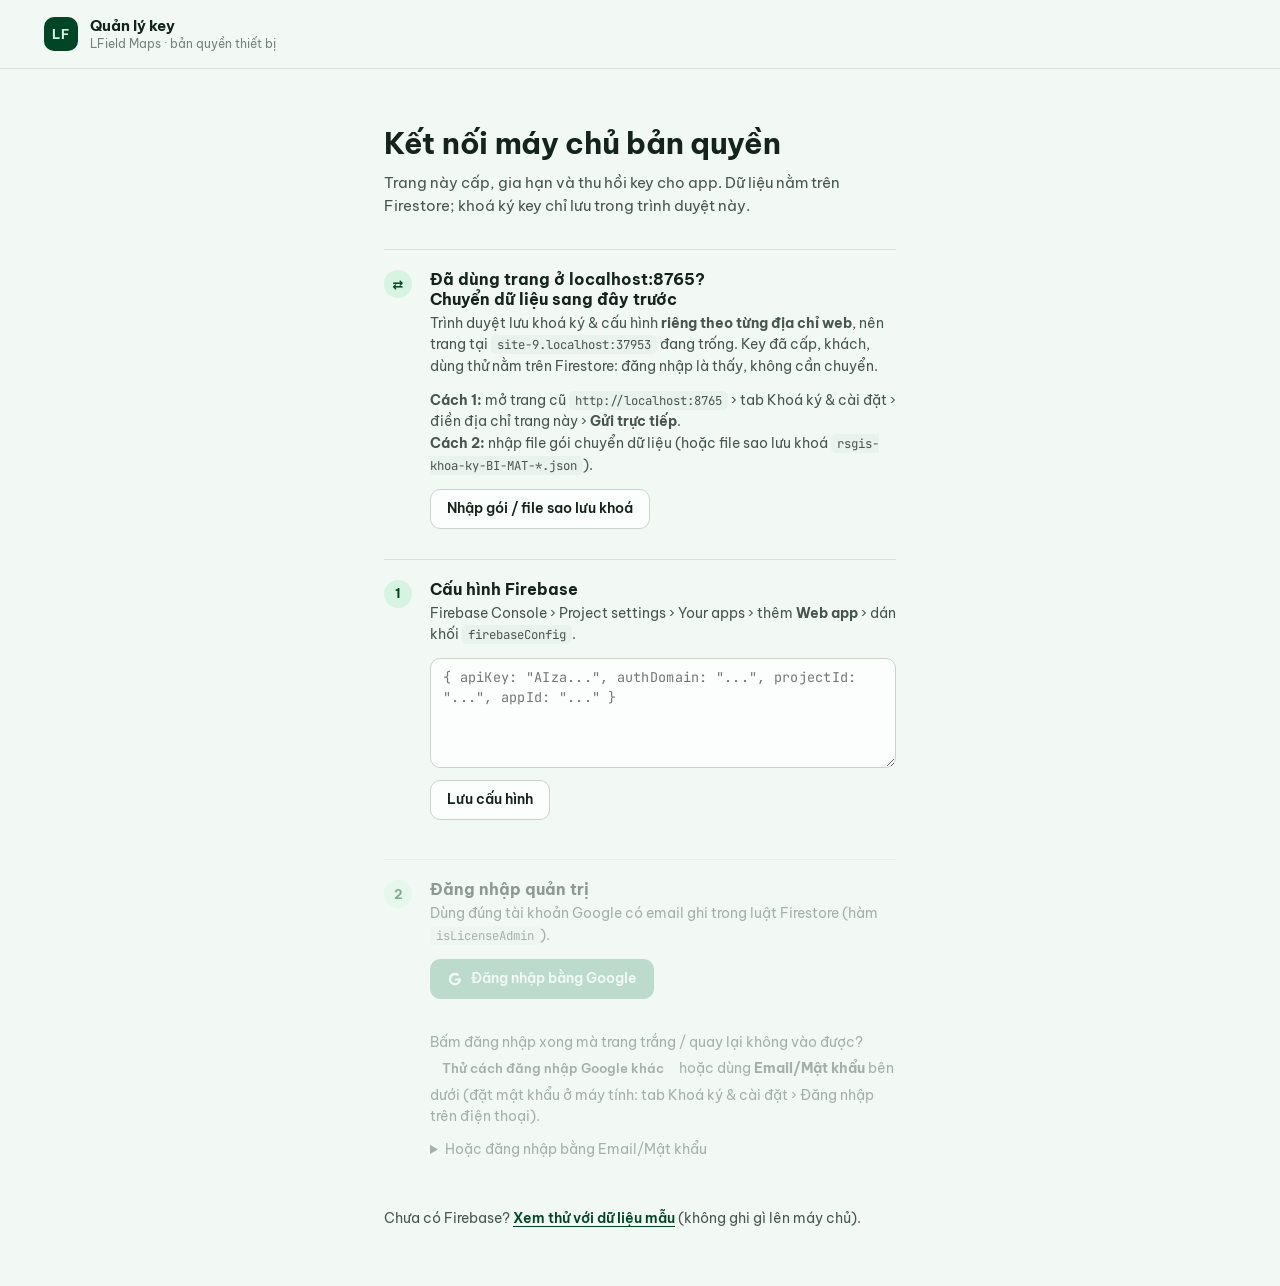
==== commit 75263083: "Initial commit" ====
--- a/lfieldmapskey/index.html
+++ b/lfieldmapskey/index.html
@@ -29,6 +29,7 @@
   --p-starter: oklch(0.56 0.1 178);
   --p-pro: oklch(0.53 0.17 262);
   --p-ultimate: oklch(0.5 0.2 296);
+  --p-forest: oklch(0.48 0.13 150);
   --p-premium: oklch(0.64 0.15 62);
   --p-diamond: oklch(0.52 0.11 215);
   --radius: 12px;
@@ -700,6 +701,7 @@
   { code: 'STARTER',  name: 'STARTER',  label: '7 ngày',    days: 7,   price: 0,      orig: 0,       color: 'var(--p-starter)' },
   { code: 'PRO',      name: 'PRO',      label: '1 tháng',   days: 30,  price: 150000, orig: 299000,  color: 'var(--p-pro)' },
   { code: 'ULTIMATE', name: 'ULTIMATE', label: 'Vĩnh viễn', days: 0,   price: 750000, orig: 2490000, color: 'var(--p-ultimate)' },
+  { code: 'ULTIMATE_FOREST', name: 'ULTIMATE FOREST', label: 'Vĩnh viễn', days: 0, price: 1900000, orig: 4990000, color: 'var(--p-forest)', transfers: 0, gift: 'Hồ sơ lâm nghiệp' },
   { code: 'PREMIUM',  name: 'PREMIUM',  label: '1 năm',     days: 365, price: 980000, orig: 1790000, color: 'var(--p-premium)', transfers: 1 },
   // Gói VIP: vĩnh viễn, chuyển thiết bị TRỌN ĐỜI (không giới hạn lượt), tặng tài khoản ảnh SKY 3 m.
   { code: 'DIAMOND',  name: 'DIAMOND',  label: 'Vĩnh viễn', days: 0,   price: 5000000, orig: 9990000, color: 'var(--p-diamond)', transfers: Infinity, gift: 'Tài khoản ảnh SKY 3m x 3m' },
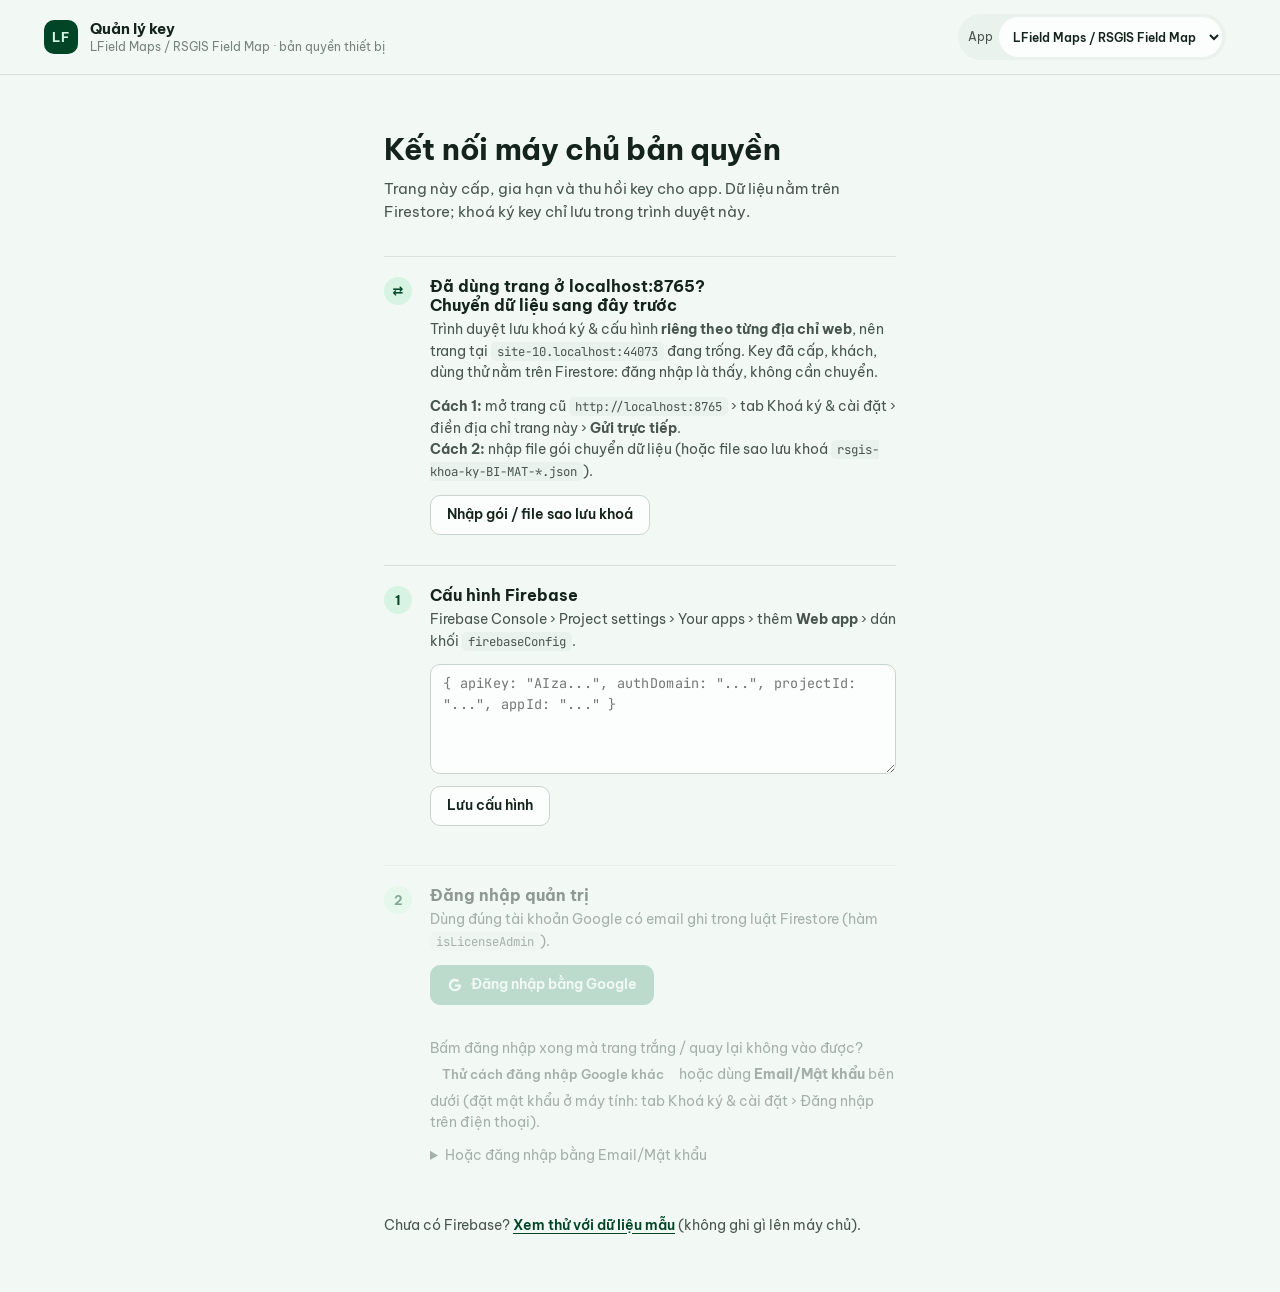
==== commit e9ebe513: "Cập nhật dữ liệu mới" ====
--- a/lfieldmapskey/index.html
+++ b/lfieldmapskey/index.html
@@ -4,7 +4,7 @@
 <meta charset="utf-8">
 <meta name="viewport" content="width=device-width, initial-scale=1">
 <meta name="robots" content="noindex, nofollow">
-<title>Quản lý key · LField Maps</title>
+<title>Quản lý key · LField Maps / Quản lý dữ liệu đất đai</title>
 <link rel="preconnect" href="https://fonts.googleapis.com">
 <link rel="preconnect" href="https://fonts.gstatic.com" crossorigin>
 <link href="https://fonts.googleapis.com/css2?family=Be+Vietnam+Pro:wght@400;500;600;700&family=JetBrains+Mono:wght@500;700&display=swap" rel="stylesheet">
@@ -60,6 +60,13 @@
 .chip .dot{width:7px;height:7px;border-radius:50%;background:var(--ok)}
 .chip.demo{background:var(--warn-wash);color:oklch(0.45 0.1 70)}
 .chip.demo .dot{background:var(--warn)}
+/* Chọn app (LField Maps / Quản lý dữ liệu đất đai) */
+.app-switch{display:inline-flex;align-items:center;gap:6px;padding:3px 4px 3px 10px;border-radius:999px;background:var(--sunken);font-size:12px;color:var(--ink-2)}
+.app-switch select{border:0;background:var(--surface,#fff);border-radius:999px;padding:5px 10px;font:inherit;font-weight:600;color:var(--ink);cursor:pointer}
+body.app-qldd .mark{background:oklch(0.45 0.13 150);color:#fff}
+body.app-qldd .app-switch{background:oklch(0.93 0.05 150);color:oklch(0.35 0.1 150)}
+.app-banner{max-width:1180px;margin:10px auto 0;padding:9px 16px;border-radius:12px;background:oklch(0.95 0.04 150);color:oklch(0.33 0.09 150);font-size:13px;border:1px solid oklch(0.85 0.07 150)}
+.app-banner b{font-weight:700}
 
 /* ---------- buttons ---------- */
 .btn{display:inline-flex;align-items:center;justify-content:center;gap:8px;min-height:40px;padding:0 16px;border-radius:10px;border:1px solid var(--line-2);background:var(--surface);font-weight:600;font-size:14px;cursor:pointer;transition:background .15s var(--ease),border-color .15s var(--ease),transform .1s var(--ease);white-space:nowrap}
@@ -341,16 +348,25 @@
 <header class="top">
   <div class="top-inner">
     <div class="brand">
-      <div class="mark" aria-hidden="true">LF</div>
-      <div><b>Quản lý key</b><small>LField Maps · bản quyền thiết bị</small></div>
+      <div class="mark" aria-hidden="true" id="brandMark">LF</div>
+      <div><b>Quản lý key</b><small id="brandSub">LField Maps · bản quyền thiết bị</small></div>
     </div>
     <div class="top-right">
+      <label class="app-switch" title="Chọn app cần quản lý key. Mỗi app có khoá ký, collection Firestore và tiền tố key RIÊNG.">
+        <span>App</span>
+        <select id="appSwitch">
+          <option value="lfield">LField Maps / RSGIS Field Map</option>
+          <option value="qldd">Quản lý dữ liệu đất đai</option>
+        </select>
+      </label>
       <span id="envChip" class="chip hidden"><span class="dot"></span><span id="envText"></span></span>
       <span class="who" id="whoText"></span>
       <button class="btn sm quiet hidden" id="btnLogout">Đăng xuất</button>
     </div>
   </div>
 </header>
+
+<div class="app-banner hidden" id="appBanner"></div>
 
 <!-- ===================== THIẾT LẬP / ĐĂNG NHẬP ===================== -->
 <section class="setup hidden" id="setup">
@@ -697,25 +713,64 @@
 // =====================================================================
 // CẤU HÌNH GÓI - khớp PlanCatalog.java
 // =====================================================================
-const PLANS = [
-  { code: 'STARTER',  name: 'STARTER',  label: '7 ngày',    days: 7,   price: 0,      orig: 0,       color: 'var(--p-starter)' },
-  { code: 'PRO',      name: 'PRO',      label: '1 tháng',   days: 30,  price: 150000, orig: 299000,  color: 'var(--p-pro)' },
-  { code: 'ULTIMATE', name: 'ULTIMATE', label: 'Vĩnh viễn', days: 0,   price: 750000, orig: 2490000, color: 'var(--p-ultimate)' },
-  { code: 'ULTIMATE_FOREST', name: 'ULTIMATE FOREST', label: 'Vĩnh viễn', days: 0, price: 1900000, orig: 4990000, color: 'var(--p-forest)', transfers: 0, gift: 'Hồ sơ lâm nghiệp' },
-  { code: 'PREMIUM',  name: 'PREMIUM',  label: '1 năm',     days: 365, price: 980000, orig: 1790000, color: 'var(--p-premium)', transfers: 1 },
-  // Gói VIP: vĩnh viễn, chuyển thiết bị TRỌN ĐỜI (không giới hạn lượt), tặng tài khoản ảnh SKY 3 m.
-  { code: 'DIAMOND',  name: 'DIAMOND',  label: 'Vĩnh viễn', days: 0,   price: 5000000, orig: 9990000, color: 'var(--p-diamond)', transfers: Infinity, gift: 'Tài khoản ảnh SKY 3m x 3m' },
-];
-const TRIAL_DAYS = 7;
-const APP_NAME = 'LField Maps';
+// =====================================================================
+// HAI APP DÙNG CHUNG TRANG NÀY (chọn ở ô "App" góc trên). Mỗi app RIÊNG:
+//   khoá ký (localStorage), collection Firestore, tiền tố key, chuỗi ký, bảng giá.
+//   -> key cấp cho app này dán vào app kia đều bị từ chối.
+// Cấu hình Firebase + đăng nhập quản trị dùng chung (cùng project Firebase).
+// =====================================================================
+const LS_APP = 'lic_admin_app';
+const APPS = {
+  lfield: {
+    id: 'lfield', name: 'LField Maps', title: 'LField Maps / RSGIS Field Map', mark: 'LF',
+    pkg: 'com.rsgis.fieldmap', canon: 'RSGIS1', keyPrefix: 'RSG', trialDays: 7,
+    col: { licenses: 'licenses', customers: 'customers', trials: 'trials', broadcasts: 'broadcasts' },
+    lsKey: 'rsgis_admin_signing_jwk', file: 'rsgis', team: true,
+    // Khoá CÔNG KHAI đang build trong app RSGIS (LicenseConfig.PUBLIC_KEY / KHOA_CONG_KHAI.txt).
+    pub: 'MFkwEwYHKoZIzj0CAQYIKoZIzj0DAQcDQgAE1BojruGOCF7SHx5oGOhQgmektVzXX/rmQFwhJ8VMZrm5w5jRL9oENFYa0b/GDucVOjI/z2355pcAvCoPPwFHqg==',
+    plans: [
+      { code: 'STARTER',  name: 'STARTER',  label: '7 ngày',    days: 7,   price: 0,      orig: 0,       color: 'var(--p-starter)' },
+      { code: 'PRO',      name: 'PRO',      label: '1 tháng',   days: 30,  price: 150000, orig: 299000,  color: 'var(--p-pro)' },
+      { code: 'ULTIMATE', name: 'ULTIMATE', label: 'Vĩnh viễn', days: 0,   price: 750000, orig: 2490000, color: 'var(--p-ultimate)' },
+      { code: 'ULTIMATE_FOREST', name: 'ULTIMATE FOREST', label: 'Vĩnh viễn', days: 0, price: 1900000, orig: 4990000, color: 'var(--p-forest)', transfers: 0, gift: 'Hồ sơ lâm nghiệp' },
+      { code: 'PREMIUM',  name: 'PREMIUM',  label: '1 năm',     days: 365, price: 980000, orig: 1790000, color: 'var(--p-premium)', transfers: 1 },
+      // Gói VIP: vĩnh viễn, chuyển thiết bị TRỌN ĐỜI (không giới hạn lượt), tặng tài khoản ảnh SKY 3 m.
+      { code: 'DIAMOND',  name: 'DIAMOND',  label: 'Vĩnh viễn', days: 0,   price: 5000000, orig: 9990000, color: 'var(--p-diamond)', transfers: Infinity, gift: 'Tài khoản ảnh SKY 3m x 3m' },
+    ]
+  },
+  qldd: {
+    id: 'qldd', name: 'Quản lý dữ liệu đất đai', title: 'Quản lý dữ liệu đất đai', mark: 'ĐĐ',
+    pkg: 'com.rsgis.fieldmap.survey', canon: 'QLDD1', keyPrefix: 'QLD', trialDays: 3,
+    col: { licenses: 'qldd_licenses', customers: 'qldd_customers', trials: 'qldd_trials', broadcasts: 'qldd_broadcasts' },
+    lsKey: 'qldd_admin_signing_jwk', file: 'qldd', team: false,
+    // Sau khi "Tạo cặp khoá mới" ở chế độ này: dán khoá công khai vào ĐÂY và vào
+    // LicenseConfig.PUBLIC_KEY của app Quản lý dữ liệu đất đai (để trang kiểm tra khớp khoá). '' = bỏ kiểm tra.
+    pub: '',
+    // Khớp PlanCatalog.java của app Quản lý dữ liệu đất đai.
+    plans: [
+      { code: 'STARTER',  name: 'DÙNG THỬ', label: '3 ngày',    days: 3,  price: 0,      orig: 0,       color: 'var(--p-starter)' },
+      { code: 'PRO',      name: '1 THÁNG',  label: '1 tháng',   days: 30, price: 200000, orig: 500000,  color: 'var(--p-pro)' },
+      { code: 'ULTIMATE', name: 'TRỌN ĐỜI', label: 'Vĩnh viễn', days: 0,  price: 500000, orig: 1500000, color: 'var(--p-ultimate)' },
+    ]
+  }
+};
+const APP = (() => {
+  const q = new URLSearchParams(location.search).get('app');
+  if (q && APPS[q]) localStorage.setItem(LS_APP, q);
+  return APPS[q] || APPS[localStorage.getItem(LS_APP)] || APPS.lfield;
+})();
+const COL = APP.col;
+const PLANS = APP.plans;
+const TRIAL_DAYS = APP.trialDays;
+const APP_NAME = APP.name;
 const DAY = 86400000;
 const FB_VER = '10.12.2';
-const LS_CFG = 'rsgis_admin_fbcfg', LS_KEY = 'rsgis_admin_signing_jwk', LS_TARGET = 'rsgis_admin_target_url';
+const LS_CFG = 'rsgis_admin_fbcfg', LS_KEY = APP.lsKey, LS_TARGET = 'rsgis_admin_target_url';
 // Khoá CÔNG KHAI đang build trong app (LicenseConfig.PUBLIC_KEY / KHOA_CONG_KHAI.txt).
 // Trang dùng để kiểm tra khoá ký trong trình duyệt có đúng khoá của app không
 // (tránh tạo nhầm khoá mới khi mở trang ở địa chỉ mới như GitHub Pages).
 // Đổi khoá thì sửa CẢ 2 nơi. Để '' = bỏ kiểm tra.
-const APP_PUBLIC_KEY = 'MFkwEwYHKoZIzj0CAQYIKoZIzj0DAQcDQgAE1BojruGOCF7SHx5oGOhQgmektVzXX/rmQFwhJ8VMZrm5w5jRL9oENFYa0b/GDucVOjI/z2355pcAvCoPPwFHqg==';
+const APP_PUBLIC_KEY = APP.pub;
 const BUNDLE_TYPE = 'rsgis-admin-bundle', RECV_HASH = '#nhan-du-lieu';
 const IS_LOCAL = ['localhost', '127.0.0.1', '[::1]'].includes(location.hostname);
 const UA = navigator.userAgent || '';
@@ -726,6 +781,27 @@
 const CROCK = '0123456789ABCDEFGHJKMNPQRSTVWXYZ';
 
 const $ = (s, r = document) => r.querySelector(s);
+// --- giao diện theo app đang chọn ---
+(() => {
+  const sw = document.getElementById('appSwitch');
+  if (sw) {
+    sw.value = APP.id;
+    sw.addEventListener('change', () => {
+      localStorage.setItem(LS_APP, sw.value);
+      const u = new URL(location.href); u.searchParams.delete('app'); location.href = u.href;
+    });
+  }
+  document.body.classList.add('app-' + APP.id);
+  document.getElementById('brandMark').textContent = APP.mark;
+  document.getElementById('brandSub').textContent = APP.title + ' · bản quyền thiết bị';
+  document.title = 'Quản lý key · ' + APP.title;
+  const bn = document.getElementById('appBanner');
+  if (APP.id !== 'lfield' && bn) {
+    bn.classList.remove('hidden');
+    bn.innerHTML = `Đang quản lý key của <b>${APP.title}</b> (<code>${APP.pkg}</code>) · key <b>${APP.keyPrefix}-…</b> · Firestore <code>${APP.col.licenses}</code> · khoá ký riêng. Đổi app ở ô <b>App</b> góc trên.`;
+  }
+  if (!APP.team) document.querySelectorAll('[data-tab="deletions"]').forEach(t => t.classList.add('hidden'));
+})();
 const $$ = (s, r = document) => [...r.querySelectorAll(s)];
 const planOf = c => PLANS.find(p => p.code === c) || { code: c, name: c || '?', label: '', days: 30, price: 0, color: 'var(--off)' };
 const money = v => (v || 0).toLocaleString('vi-VN') + 'đ';
@@ -755,7 +831,10 @@
 function normalizeCode(s) {
   let c = String(s || '').toUpperCase().replace(/[^0-9A-Z]/g, '');
   let prefix = '';
-  if (c.startsWith('RSG')) { prefix = 'RSG'; c = c.slice(3); }
+  const kp = APP.keyPrefix;
+  if (c.startsWith(kp)) { prefix = kp; c = c.slice(kp.length); }
+  else if (c.startsWith('RSG')) { prefix = 'RSG'; c = c.slice(3); }
+  else if (c.startsWith('QLD')) { prefix = 'QLD'; c = c.slice(3); }
   c = c.replace(/O/g, '0').replace(/[IL]/g, '1').split('').filter(ch => CROCK.includes(ch)).join('');
   let out = prefix;
   for (let i = 0; i < c.length; i++) { if (out.length && i % 4 === 0) out += '-'; out += c[i]; }
@@ -764,11 +843,11 @@
 const MID_RE = /^[0-9A-Z]{4}(-[0-9A-Z]{4}){3}$/;
 function newKey() {
   const b = crypto.getRandomValues(new Uint8Array(16));
-  let s = 'RSG';
+  let s = APP.keyPrefix;
   for (let i = 0; i < 16; i++) { if (i % 4 === 0) s += '-'; s += CROCK[b[i] & 31]; }
   return s;
 }
-const canonical = (mid, key, plan, exp, status) => `RSGIS1|${mid}|${key}|${plan}|${Math.round(exp)}|${status}`;
+const canonical = (mid, key, plan, exp, status) => `${APP.canon}|${mid}|${key}|${plan}|${Math.round(exp)}|${status}`;
 const b64 = buf => { let s = ''; new Uint8Array(buf).forEach(x => s += String.fromCharCode(x)); return btoa(s); };
 
 const Signer = {
@@ -819,24 +898,24 @@
     }
     const { fs, db } = FB;
     const batch = fs.writeBatch(db);
-    batch.set(fs.doc(db, 'licenses', mid), lic);
+    batch.set(fs.doc(db, COL.licenses, mid), lic);
     const cd = { ...cust };
     if (histEntry) cd.history = fs.arrayUnion(histEntry);
-    batch.set(fs.doc(db, 'customers', mid), cd, { merge: true });
+    batch.set(fs.doc(db, COL.customers, mid), cd, { merge: true });
     await batch.commit();
   },
   async remove(mid) {
     if (S.demo) { delete S.licenses[mid]; delete S.customers[mid]; render(); return; }
     const { fs, db } = FB;
     const batch = fs.writeBatch(db);
-    batch.delete(fs.doc(db, 'licenses', mid));
-    batch.delete(fs.doc(db, 'customers', mid));
+    batch.delete(fs.doc(db, COL.licenses, mid));
+    batch.delete(fs.doc(db, COL.customers, mid));
     await batch.commit();
   },
   async resetTrial(mid) {
     if (S.demo) { S.trials[mid].startAt = Date.now(); render(); return; }
     const { fs, db } = FB;
-    await fs.updateDoc(fs.doc(db, 'trials', mid), { startAt: fs.serverTimestamp() });
+    await fs.updateDoc(fs.doc(db, COL.trials, mid), { startAt: fs.serverTimestamp() });
   }
 };
 
@@ -869,14 +948,14 @@
       : u && !u.emailVerified ? 'tài khoản này CHƯA xác minh email. Bấm "Gửi email xác minh" ở khung vàng phía trên.'
       : 'email chưa có trong luật Firestore'), true);
   };
-  const bind = (name, err = onErr) => unsub.push(fs.onSnapshot(fs.collection(db, name), snap => {
+  const bind = (name, err = onErr) => unsub.push(fs.onSnapshot(fs.collection(db, COL[name] || name), snap => {
     const m = {}; snap.forEach(d => m[d.id] = d.data()); S[name] = m; S.loaded = true; render();
   }, err));
   ['licenses', 'customers', 'trials'].forEach(n => bind(n));
   // Yêu cầu xoá tài khoản: luật cũ chưa có collection này thì chỉ báo nhẹ ở tab, không làm phiền.
   // Thông báo toàn bộ người dùng: luật cũ chưa có "broadcasts" thì chỉ báo ở tab Thông báo.
   bind('broadcasts', e => { S.bcErr = e.code === 'permission-denied' ? 'Chưa dán luật Firestore mới (có broadcasts) nên chưa đọc / gửi được thông báo.' : e.message; renderBroadcasts(); });
-  bind('deletionRequests', e => { S.delErr = e.code === 'permission-denied' ? 'Chưa dán firestore.rules mới (có deletionRequests) nên chưa đọc được yêu cầu xoá.' : e.message; renderDeletions(); });
+  if (APP.team) bind('deletionRequests', e => { S.delErr = e.code === 'permission-denied' ? 'Chưa dán firestore.rules mới (có deletionRequests) nên chưa đọc được yêu cầu xoá.' : e.message; renderDeletions(); });
   const pid = FB.app.options.projectId;
   if (pid) $('#lnkAuth').href = `https://console.firebase.google.com/project/${pid}/authentication/users`;
 }
@@ -1126,7 +1205,7 @@
         }
         for (const mid of c.mids) {
           if (S.demo) S.trials[mid].teamWipedAt = Date.now();
-          else await FB.fs.updateDoc(FB.fs.doc(FB.db, 'trials', mid), { teamWipedAt: FB.fs.serverTimestamp() });
+          else await FB.fs.updateDoc(FB.fs.doc(FB.db, COL.trials, mid), { teamWipedAt: FB.fs.serverTimestamp() });
         }
         toast(`Đã dọn ${c.email || c.uid}`);
       } catch (x) { fails++; console.error(c, x); toast(`Lỗi khi dọn ${c.email || c.uid}: ${x.code === 'permission-denied' ? 'chưa dán firestore.rules mới' : x.message}`, true); }
@@ -1211,7 +1290,7 @@
       const invited = await fs.getDocs(fs.query(fs.collection(db, 'teams'), fs.where('invitedEmails', 'array-contains', email)));
       for (const d of invited.docs) { await fs.updateDoc(d.ref, { invitedEmails: fs.arrayRemove(email) }); inv++; }
     }
-    for (const [mid, t] of Object.entries(S.trials)) if (t.teamUid === uid) await fs.updateDoc(fs.doc(db, 'trials', mid), { teamUid: '', teamEmail: '' });
+    for (const [mid, t] of Object.entries(S.trials)) if (t.teamUid === uid) await fs.updateDoc(fs.doc(db, COL.trials, mid), { teamUid: '', teamEmail: '' });
     await fs.deleteDoc(fs.doc(db, 'users', uid));
     const result = `Đã xoá ${teams} nhóm, rời ${left} nhóm, ${inv} lời mời, ${docs} tài liệu · ${new Date().toLocaleString('vi-VN')}`;
     await fs.updateDoc(fs.doc(db, 'deletionRequests', id), { status: 'cleaned', cleanedAt: fs.serverTimestamp(), resolvedUid: uid, result });
@@ -1529,27 +1608,27 @@
     render(); return;
   }
   const { fs, db } = FB;
-  if (id) await fs.updateDoc(fs.doc(db, 'broadcasts', id), { ...data, updatedAt: fs.serverTimestamp() });
+  if (id) await fs.updateDoc(fs.doc(db, COL.broadcasts, id), { ...data, updatedAt: fs.serverTimestamp() });
   else {
-    const ref = await fs.addDoc(fs.collection(db, 'broadcasts'), { ...data, rev: 1, createdAt: fs.serverTimestamp(), updatedAt: fs.serverTimestamp(), createdBy: FB.auth.currentUser?.email || '' });
+    const ref = await fs.addDoc(fs.collection(db, COL.broadcasts), { ...data, rev: 1, createdAt: fs.serverTimestamp(), updatedAt: fs.serverTimestamp(), createdBy: FB.auth.currentUser?.email || '' });
     S.bcViews[ref.id] = 0;
   }
 }
 async function bcPatch(id, patch) {
   if (S.demo) { Object.assign(S.broadcasts[id], patch, { updatedAt: Date.now() }); render(); return; }
-  await FB.fs.updateDoc(FB.fs.doc(FB.db, 'broadcasts', id), { ...patch, updatedAt: FB.fs.serverTimestamp() });
+  await FB.fs.updateDoc(FB.fs.doc(FB.db, COL.broadcasts, id), { ...patch, updatedAt: FB.fs.serverTimestamp() });
 }
 async function bcRemove(id) {
   if (S.demo) { delete S.broadcasts[id]; render(); return; }
   const { fs, db } = FB;
-  await delQuery(fs.collection(db, 'broadcasts', id, 'views'));
-  await fs.deleteDoc(fs.doc(db, 'broadcasts', id));
+  await delQuery(fs.collection(db, COL.broadcasts, id, 'views'));
+  await fs.deleteDoc(fs.doc(db, COL.broadcasts, id));
 }
 async function bcLoadViews(ids = Object.keys(S.broadcasts)) {
   if (S.demo || !FB) return;
   const { fs, db } = FB;
   await Promise.all(ids.map(async id => {
-    try { const c = await fs.getCountFromServer(fs.collection(db, 'broadcasts', id, 'views')); S.bcViews[id] = c.data().count; }
+    try { const c = await fs.getCountFromServer(fs.collection(db, COL.broadcasts, id, 'views')); S.bcViews[id] = c.data().count; }
     catch (x) { if (!(id in S.bcViews)) S.bcViews[id] = null; }
   }));
   renderBroadcasts();
@@ -1934,7 +2013,7 @@
     const pass = $('#bxPass').value;
     if (!pass && !confirm('Chưa đặt mật khẩu: file sẽ chứa khoá BÍ MẬT ở dạng đọc được. Vẫn tải?')) return;
     const b = await makeBundle(pass);
-    download(JSON.stringify(b, null, 1), `rsgis-chuyen-du-lieu-${toDateInput(Date.now())}.json`);
+    download(JSON.stringify(b, null, 1), `${APP.file}-chuyen-du-lieu-${toDateInput(Date.now())}.json`);
     toast(pass ? 'Đã tải gói (có mật khẩu)' : 'Đã tải gói. Xoá file sau khi nhập xong!');
   } catch (x) { toast(x.message, true); }
 }
@@ -2203,7 +2282,7 @@
     const raw = localStorage.getItem(LS_KEY); if (!raw) { toast('Chưa có khoá', true); return; }
     const a = document.createElement('a');
     a.href = URL.createObjectURL(new Blob([raw], { type: 'application/json' }));
-    a.download = `rsgis-khoa-ky-BI-MAT-${toDateInput(Date.now())}.json`; a.click();
+    a.download = `${APP.file}-khoa-ky-BI-MAT-${toDateInput(Date.now())}.json`; a.click();
   };
   $('#importFile').onchange = async e => {
     const f = e.target.files[0]; if (!f) return;
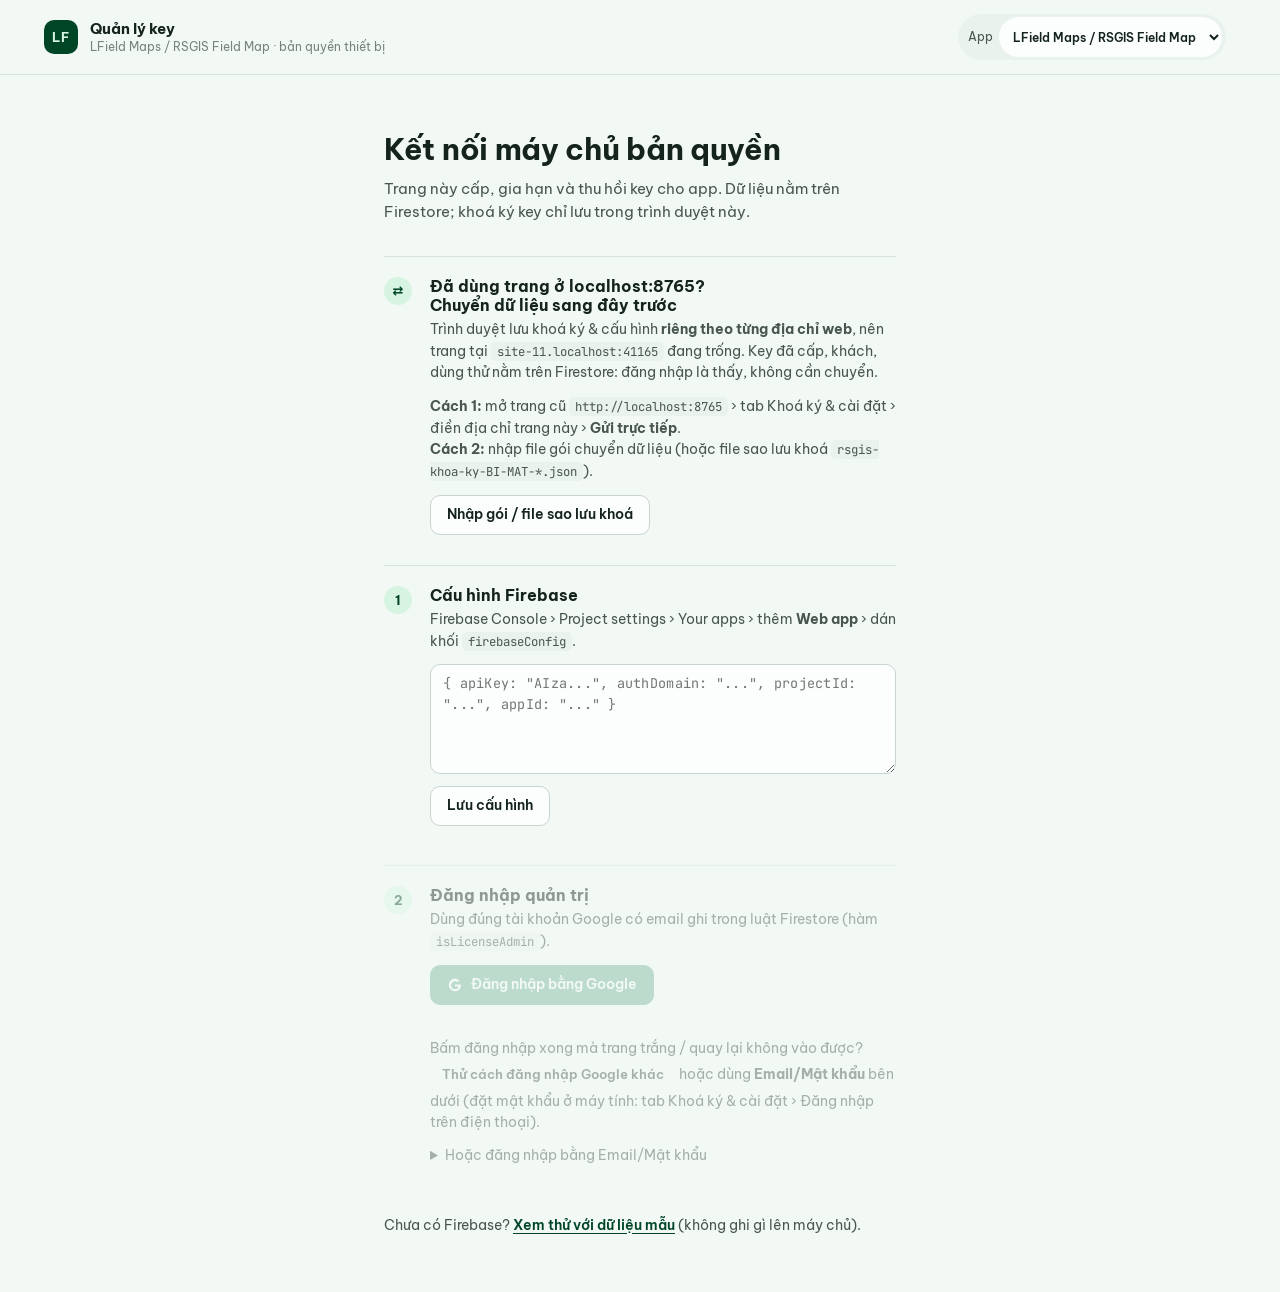
==== commit 44841fe4: "Cập nhật dữ liệu mới" ====
--- a/lfieldmapskey/index.html
+++ b/lfieldmapskey/index.html
@@ -745,7 +745,7 @@
     lsKey: 'qldd_admin_signing_jwk', file: 'qldd', team: false,
     // Sau khi "Tạo cặp khoá mới" ở chế độ này: dán khoá công khai vào ĐÂY và vào
     // LicenseConfig.PUBLIC_KEY của app Quản lý dữ liệu đất đai (để trang kiểm tra khớp khoá). '' = bỏ kiểm tra.
-    pub: '',
+    pub: 'MFkwEwYHKoZIzj0CAQYIKoZIzj0DAQcDQgAEkkyFk+3/fQepDnIQ5wmOc2L5S+YW9qGNtX9ACMbPSzCnKOll2bcpT2iG2VuXQYack7M9sRkSxlPqLmcstOCCUQ==',
     // Khớp PlanCatalog.java của app Quản lý dữ liệu đất đai.
     plans: [
       { code: 'STARTER',  name: 'DÙNG THỬ', label: '3 ngày',    days: 3,  price: 0,      orig: 0,       color: 'var(--p-starter)' },
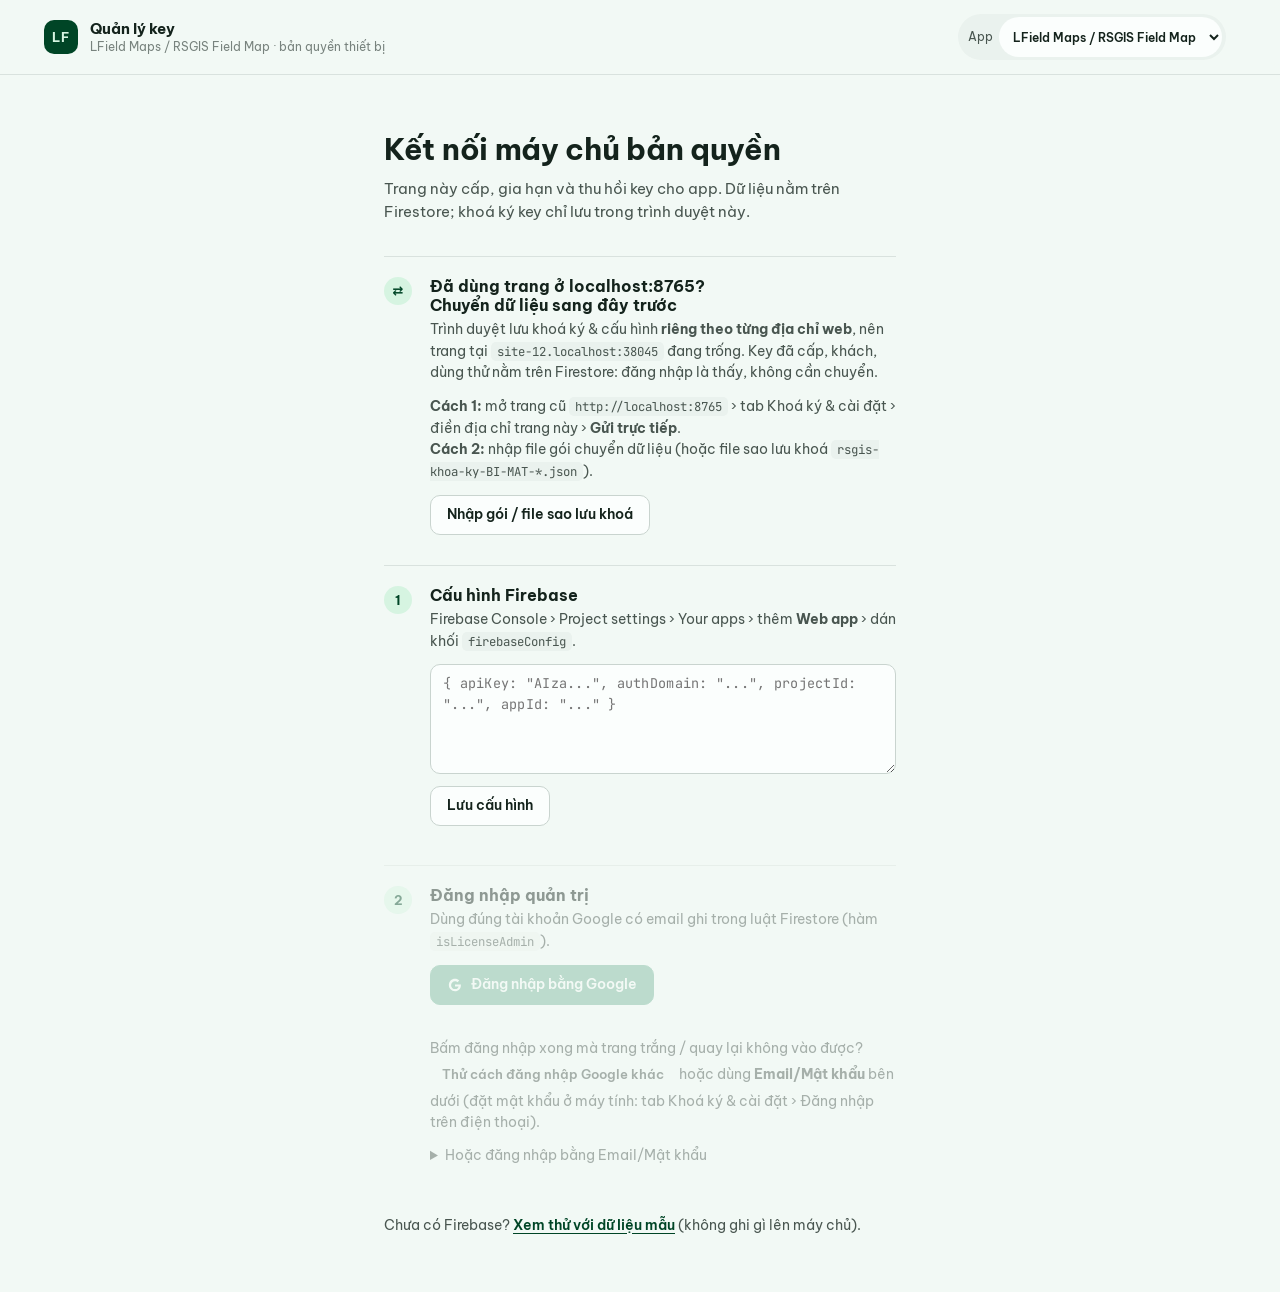
==== commit b60a6339: "Cập nhật dữ liệu mới" ====
--- a/lfieldmapskey/index.html
+++ b/lfieldmapskey/index.html
@@ -4,7 +4,7 @@
 <meta charset="utf-8">
 <meta name="viewport" content="width=device-width, initial-scale=1">
 <meta name="robots" content="noindex, nofollow">
-<title>Quản lý key · LField Maps / Quản lý dữ liệu đất đai</title>
+<title>Quản lý key · LField Maps / Quản lý dữ liệu đất đai / UMField Maps</title>
 <link rel="preconnect" href="https://fonts.googleapis.com">
 <link rel="preconnect" href="https://fonts.gstatic.com" crossorigin>
 <link href="https://fonts.googleapis.com/css2?family=Be+Vietnam+Pro:wght@400;500;600;700&family=JetBrains+Mono:wght@500;700&display=swap" rel="stylesheet">
@@ -65,6 +65,10 @@
 .app-switch select{border:0;background:var(--surface,#fff);border-radius:999px;padding:5px 10px;font:inherit;font-weight:600;color:var(--ink);cursor:pointer}
 body.app-qldd .mark{background:oklch(0.45 0.13 150);color:#fff}
 body.app-qldd .app-switch{background:oklch(0.93 0.05 150);color:oklch(0.35 0.1 150)}
+/* UMField Maps (CTY TNHH MTV Lâm nghiệp U Minh Hạ) - tông xanh nước rừng tràm */
+body.app-umh .mark{background:oklch(0.42 0.1 220);color:#fff}
+body.app-umh .app-switch{background:oklch(0.93 0.04 220);color:oklch(0.33 0.09 220)}
+body.app-umh .app-banner{background:oklch(0.95 0.03 220);color:oklch(0.32 0.08 220);border-color:oklch(0.85 0.06 220)}
 .app-banner{max-width:1180px;margin:10px auto 0;padding:9px 16px;border-radius:12px;background:oklch(0.95 0.04 150);color:oklch(0.33 0.09 150);font-size:13px;border:1px solid oklch(0.85 0.07 150)}
 .app-banner b{font-weight:700}
 
@@ -357,6 +361,7 @@
         <select id="appSwitch">
           <option value="lfield">LField Maps / RSGIS Field Map</option>
           <option value="qldd">Quản lý dữ liệu đất đai</option>
+          <option value="umh">UMField Maps (U Minh Hạ)</option>
         </select>
       </label>
       <span id="envChip" class="chip hidden"><span class="dot"></span><span id="envText"></span></span>
@@ -714,7 +719,8 @@
 // CẤU HÌNH GÓI - khớp PlanCatalog.java
 // =====================================================================
 // =====================================================================
-// HAI APP DÙNG CHUNG TRANG NÀY (chọn ở ô "App" góc trên). Mỗi app RIÊNG:
+// BA APP DÙNG CHUNG TRANG NÀY (chọn ở ô "App" góc trên): LField Maps, Quản lý dữ liệu
+// đất đai, UMField Maps (11/11/2026). Mỗi app RIÊNG:
 //   khoá ký (localStorage), collection Firestore, tiền tố key, chuỗi ký, bảng giá.
 //   -> key cấp cho app này dán vào app kia đều bị từ chối.
 // Cấu hình Firebase + đăng nhập quản trị dùng chung (cùng project Firebase).
@@ -745,7 +751,7 @@
     lsKey: 'qldd_admin_signing_jwk', file: 'qldd', team: false,
     // Sau khi "Tạo cặp khoá mới" ở chế độ này: dán khoá công khai vào ĐÂY và vào
     // LicenseConfig.PUBLIC_KEY của app Quản lý dữ liệu đất đai (để trang kiểm tra khớp khoá). '' = bỏ kiểm tra.
-    pub: 'MFkwEwYHKoZIzj0CAQYIKoZIzj0DAQcDQgAEkkyFk+3/fQepDnIQ5wmOc2L5S+YW9qGNtX9ACMbPSzCnKOll2bcpT2iG2VuXQYack7M9sRkSxlPqLmcstOCCUQ==',
+    pub: '',
     // Khớp PlanCatalog.java của app Quản lý dữ liệu đất đai.
     plans: [
       { code: 'STARTER',  name: 'DÙNG THỬ', label: '3 ngày',    days: 3,  price: 0,      orig: 0,       color: 'var(--p-starter)' },
@@ -753,6 +759,19 @@
       { code: 'ULTIMATE', name: 'TRỌN ĐỜI', label: 'Vĩnh viễn', days: 0,  price: 500000, orig: 1500000, color: 'var(--p-ultimate)' },
     ]
   }
+};
+// UMField Maps: app tách từ LField Maps cho CTY TNHH MTV Lâm nghiệp U Minh Hạ (com.rsgis.fieldmap.umh).
+// DÙNG CHUNG khoá ký với LField Maps (sharedKey: cùng ô localStorage + cùng khoá công khai) nên
+// KHÔNG phải tạo / chuyển khoá mới; key vẫn không dùng lẫn được vì chuỗi ký 'UMH1' ≠ 'RSGIS1',
+// tiền tố UMH- ≠ RSG- và collection umh_* riêng. Có làm việc nhóm (team: true, chung collection teams).
+APPS.umh = {
+  id: 'umh', name: 'UMField Maps', title: 'UMField Maps · Lâm nghiệp U Minh Hạ', mark: 'UM',
+  pkg: 'com.rsgis.fieldmap.umh', canon: 'UMH1', keyPrefix: 'UMH', trialDays: 7,
+  col: { licenses: 'umh_licenses', customers: 'umh_customers', trials: 'umh_trials', broadcasts: 'umh_broadcasts' },
+  lsKey: APPS.lfield.lsKey, sharedKey: 'lfield', file: 'umh', team: true,
+  pub: APPS.lfield.pub,
+  // Khớp PlanCatalog.java của UMField Maps (giống hệt LField Maps).
+  plans: APPS.lfield.plans.map(p => ({ ...p })),
 };
 const APP = (() => {
   const q = new URLSearchParams(location.search).get('app');
@@ -798,7 +817,7 @@
   const bn = document.getElementById('appBanner');
   if (APP.id !== 'lfield' && bn) {
     bn.classList.remove('hidden');
-    bn.innerHTML = `Đang quản lý key của <b>${APP.title}</b> (<code>${APP.pkg}</code>) · key <b>${APP.keyPrefix}-…</b> · Firestore <code>${APP.col.licenses}</code> · khoá ký riêng. Đổi app ở ô <b>App</b> góc trên.`;
+    bn.innerHTML = `Đang quản lý key của <b>${APP.title}</b> (<code>${APP.pkg}</code>) · key <b>${APP.keyPrefix}-…</b> · Firestore <code>${APP.col.licenses}</code> · ${APP.sharedKey ? 'khoá ký DÙNG CHUNG với ' + APPS[APP.sharedKey].name + ' (không cần tạo khoá mới)' : 'khoá ký riêng'}. Đổi app ở ô <b>App</b> góc trên.`;
   }
   if (!APP.team) document.querySelectorAll('[data-tab="deletions"]').forEach(t => t.classList.add('hidden'));
 })();
@@ -835,6 +854,7 @@
   if (c.startsWith(kp)) { prefix = kp; c = c.slice(kp.length); }
   else if (c.startsWith('RSG')) { prefix = 'RSG'; c = c.slice(3); }
   else if (c.startsWith('QLD')) { prefix = 'QLD'; c = c.slice(3); }
+  else if (c.startsWith('UMH')) { prefix = 'UMH'; c = c.slice(3); }
   c = c.replace(/O/g, '0').replace(/[IL]/g, '1').split('').filter(ch => CROCK.includes(ch)).join('');
   let out = prefix;
   for (let i = 0; i < c.length; i++) { if (out.length && i % 4 === 0) out += '-'; out += c[i]; }
@@ -2270,6 +2290,13 @@
 
   // ----- khoá ký -----
   $('#btnGen').onclick = async () => {
+    // App dùng chung khoá ký (UMField Maps dùng khoá của LField Maps): tạo khoá mới ở đây sẽ
+    // GHI ĐÈ khoá của app kia -> MỌI key đã bán của CẢ 2 app bị từ chối. Chặn hẳn.
+    if (APP.sharedKey && !S.demo) {
+      const other = APPS[APP.sharedKey];
+      alert(`${APP.name} dùng CHUNG khoá ký với ${other ? other.name : APP.sharedKey}.\n\nKhông tạo khoá mới ở đây (sẽ làm hỏng key của cả 2 app).\nNếu trình duyệt này chưa có khoá: chọn App = ${other ? other.name : APP.sharedKey}, nhập file sao lưu khoá / chuyển khoá như bình thường - ${APP.name} tự dùng theo.`);
+      return;
+    }
     if (S.demo) { toast('Đang xem dữ liệu mẫu: khoá ký chỉ tạm thời', true); }
     if (!S.demo && APP_PUBLIC_KEY) {
       const ans = prompt(`App đang phát hành dùng khoá công khai ${APP_PUBLIC_KEY.slice(-12)}...\n\nTạo khoá mới = MỌI key đã bán bị app từ chối, phải sửa LicenseConfig.PUBLIC_KEY và build lại app.\nNếu bạn chỉ vừa chuyển trang sang địa chỉ mới (GitHub), hãy BẤM HUỶ và chuyển khoá cũ sang.\n\nVẫn tạo? Gõ TAO KHOA MOI để xác nhận:`);
